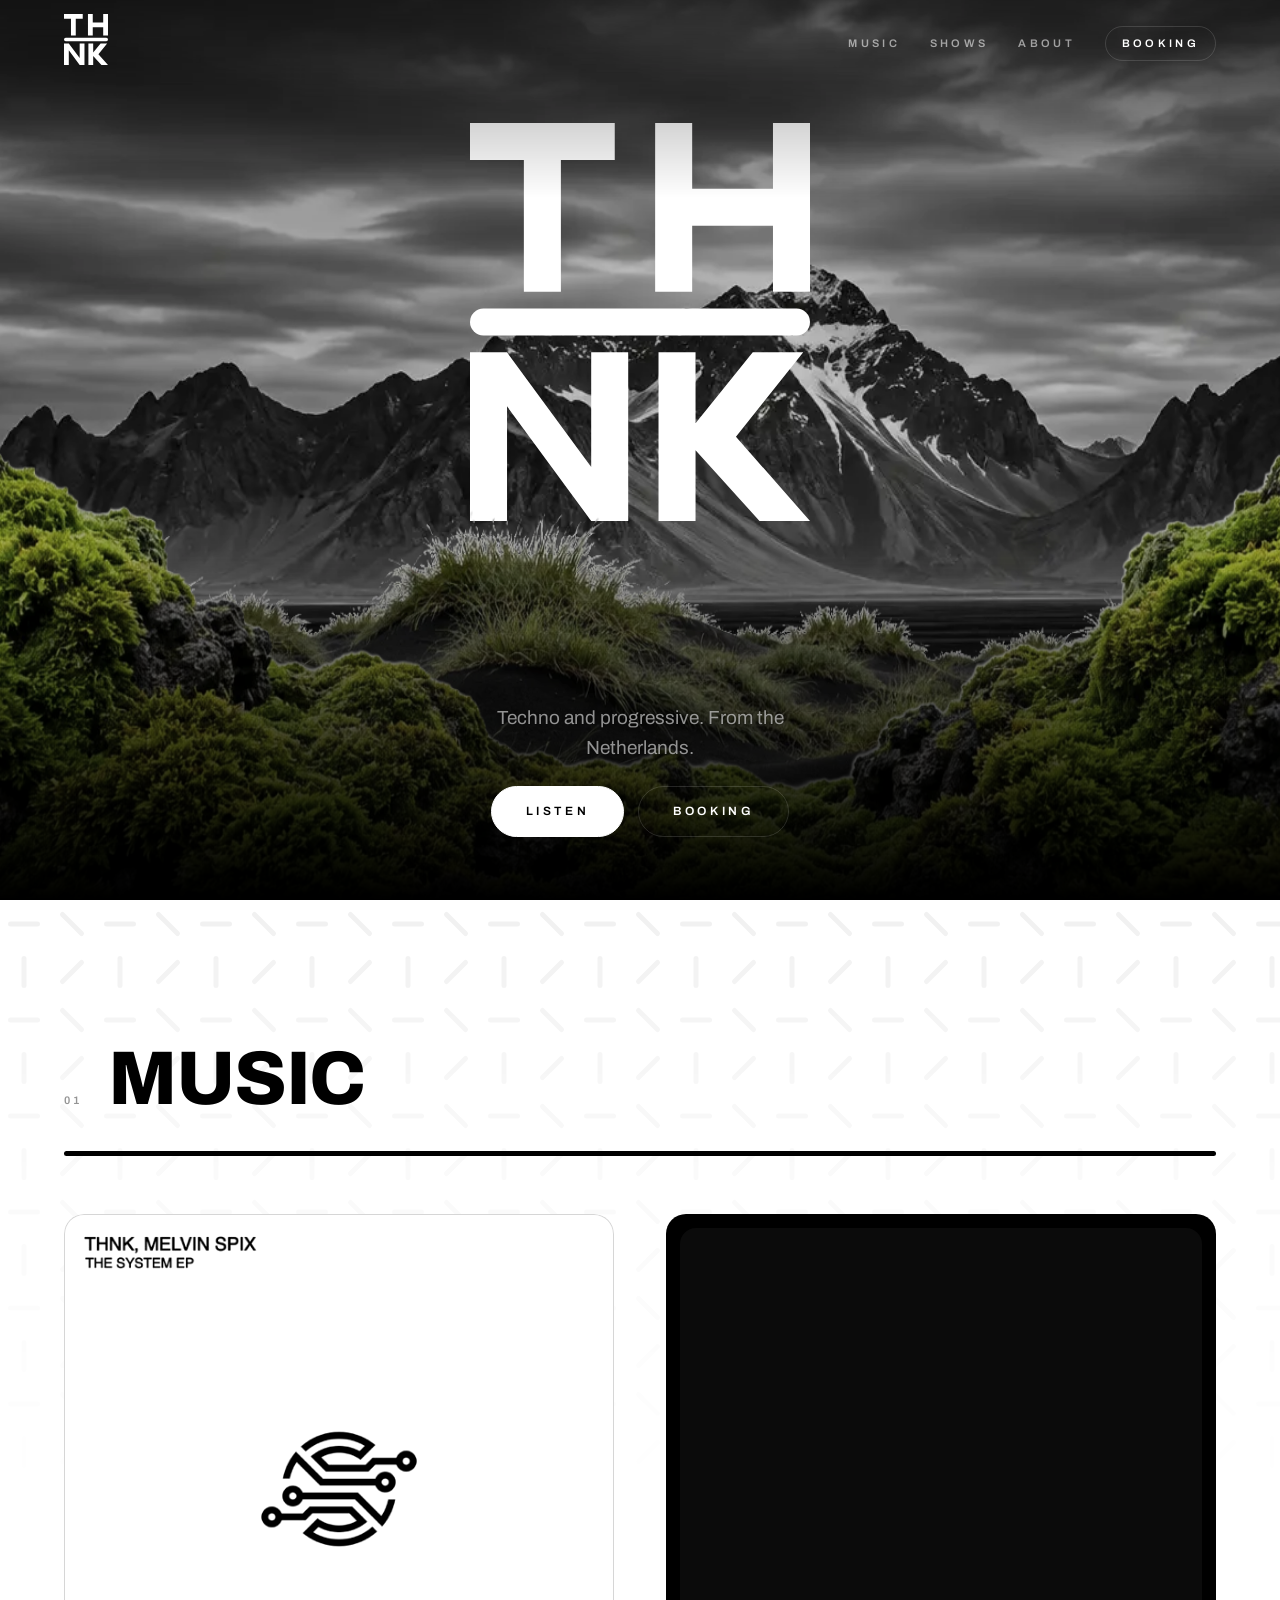
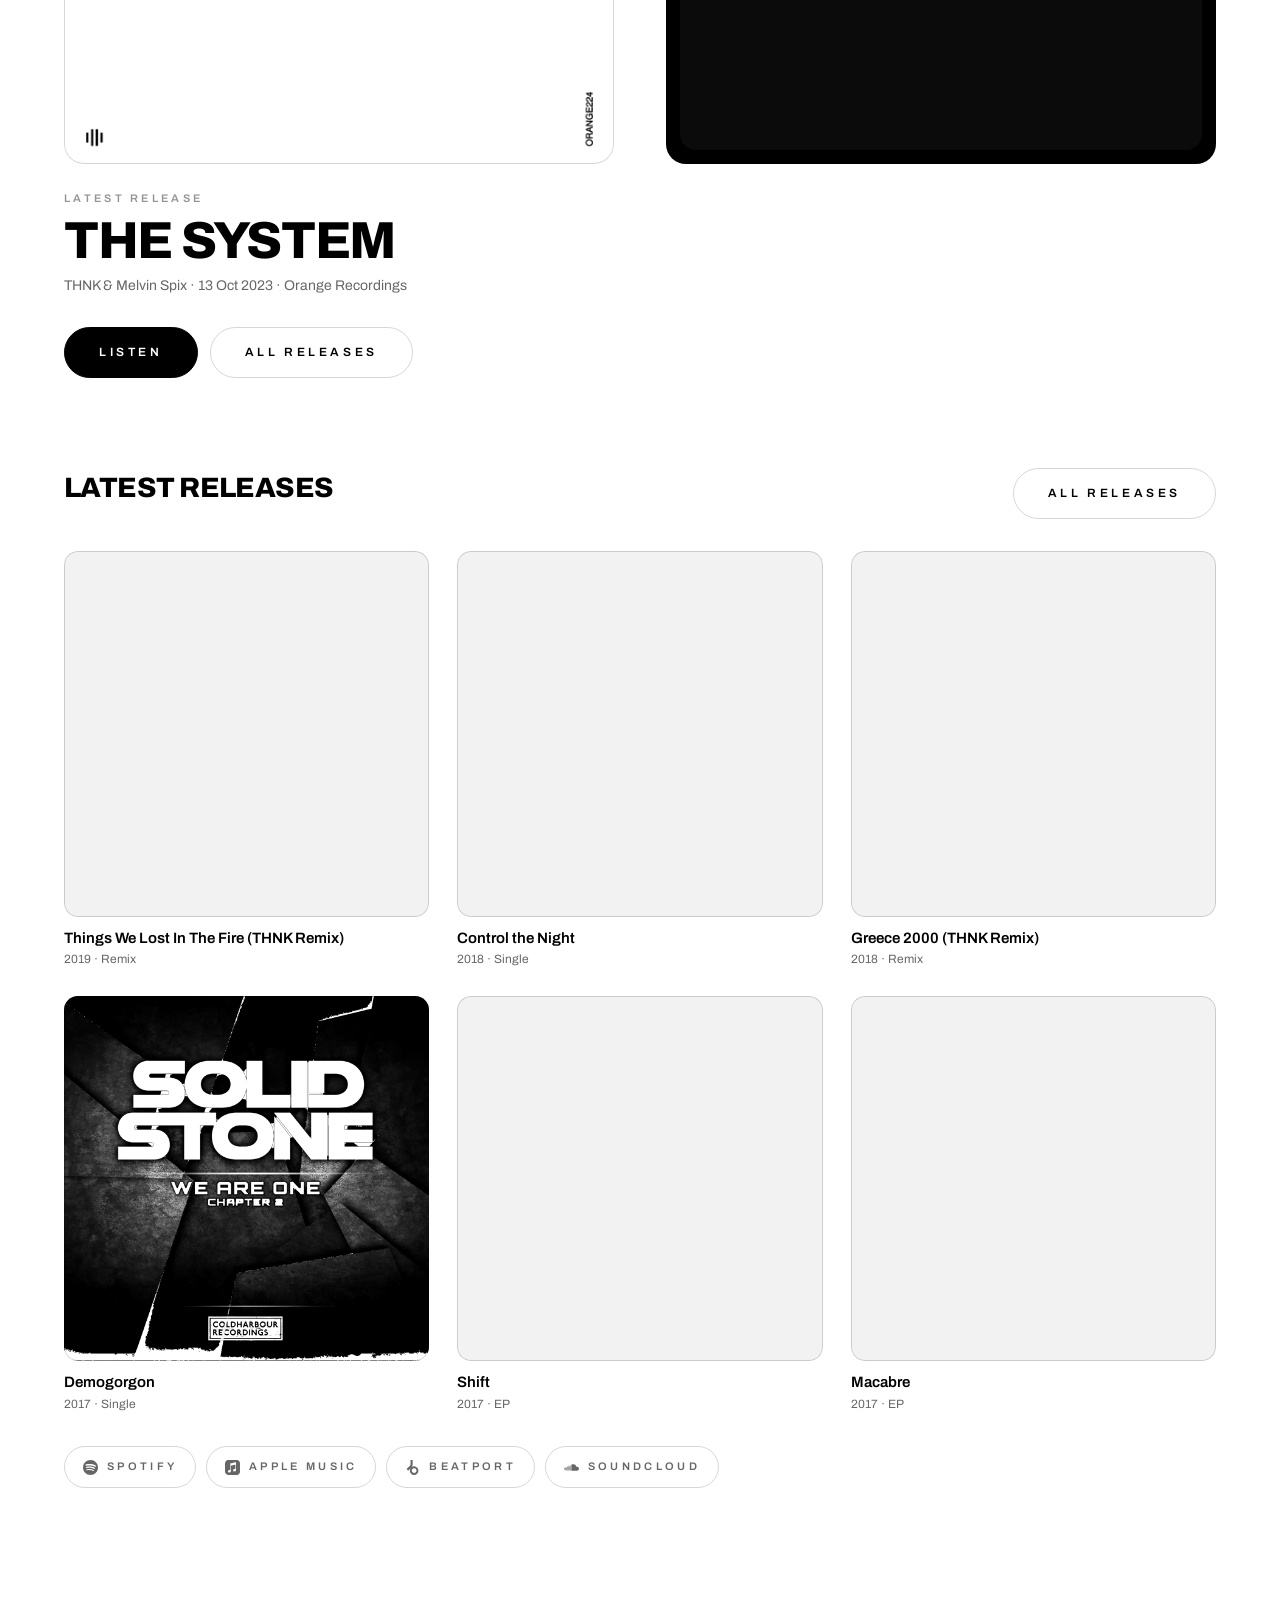
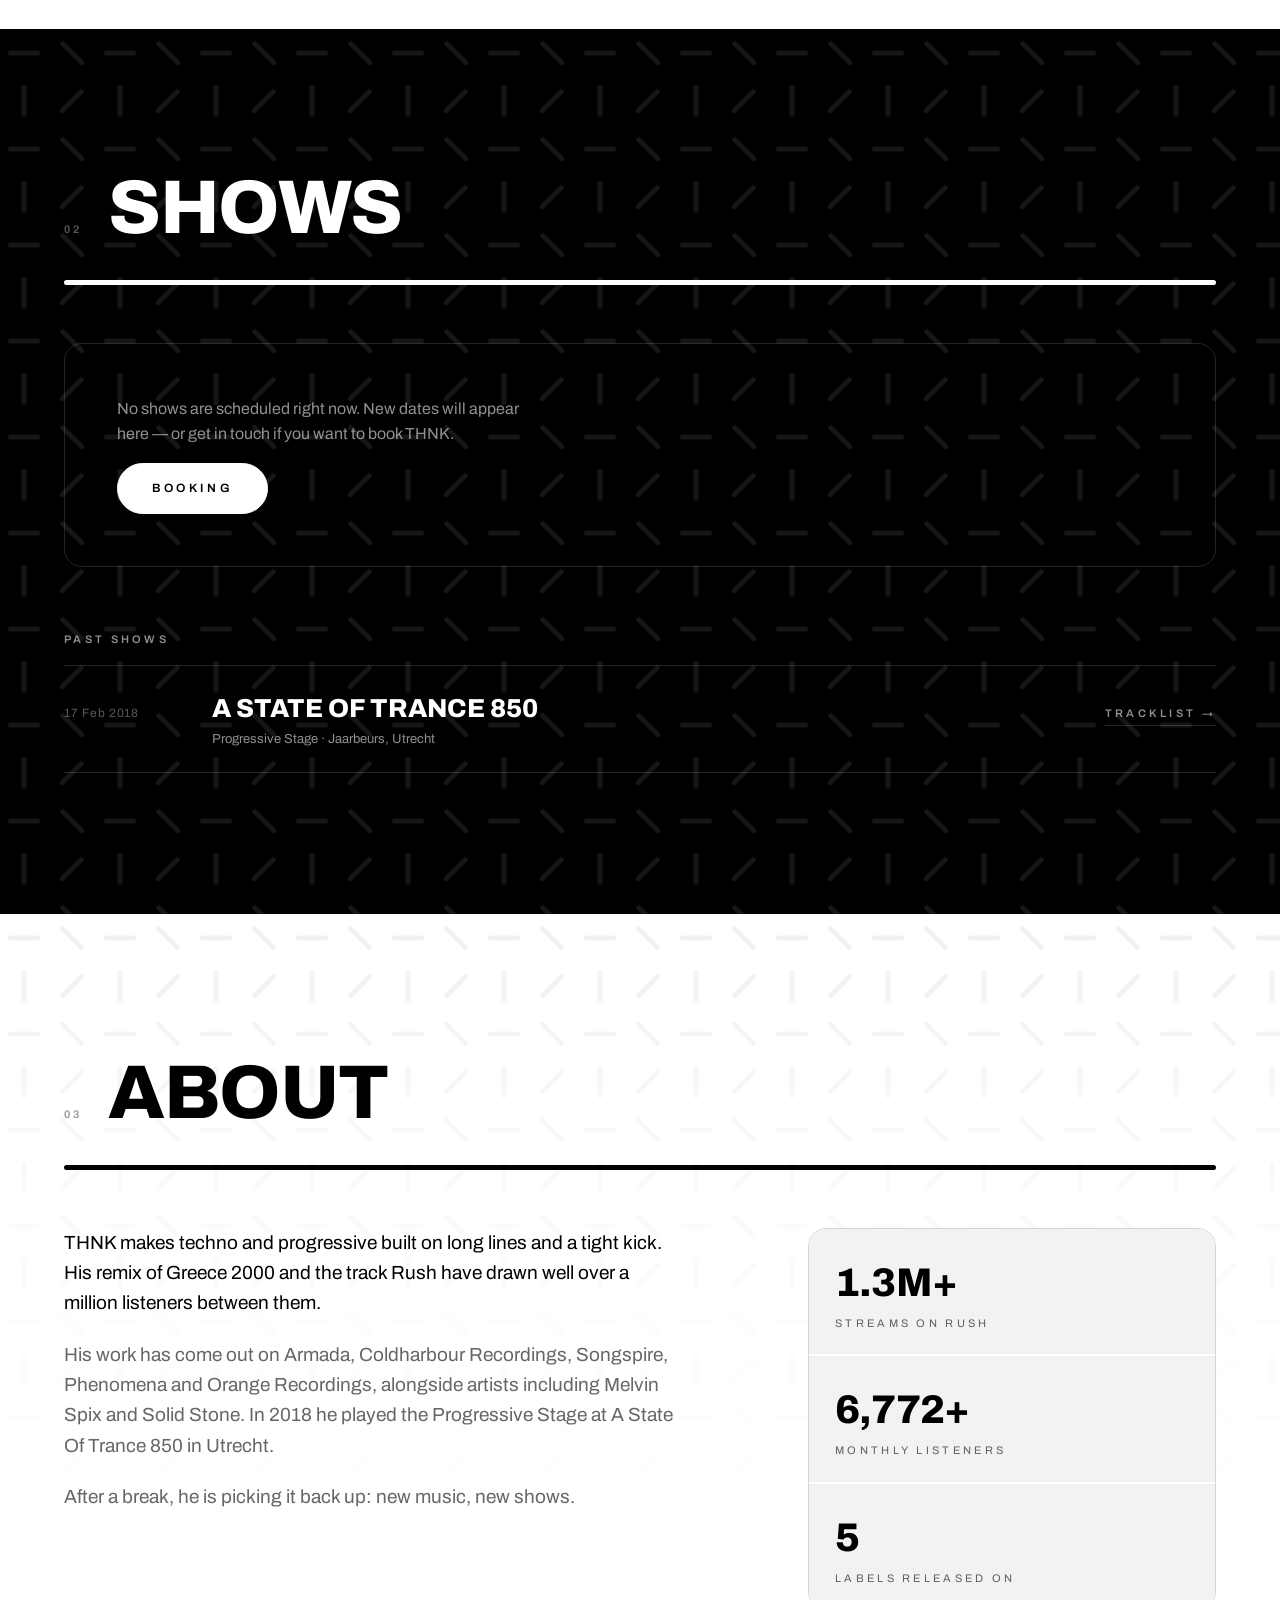
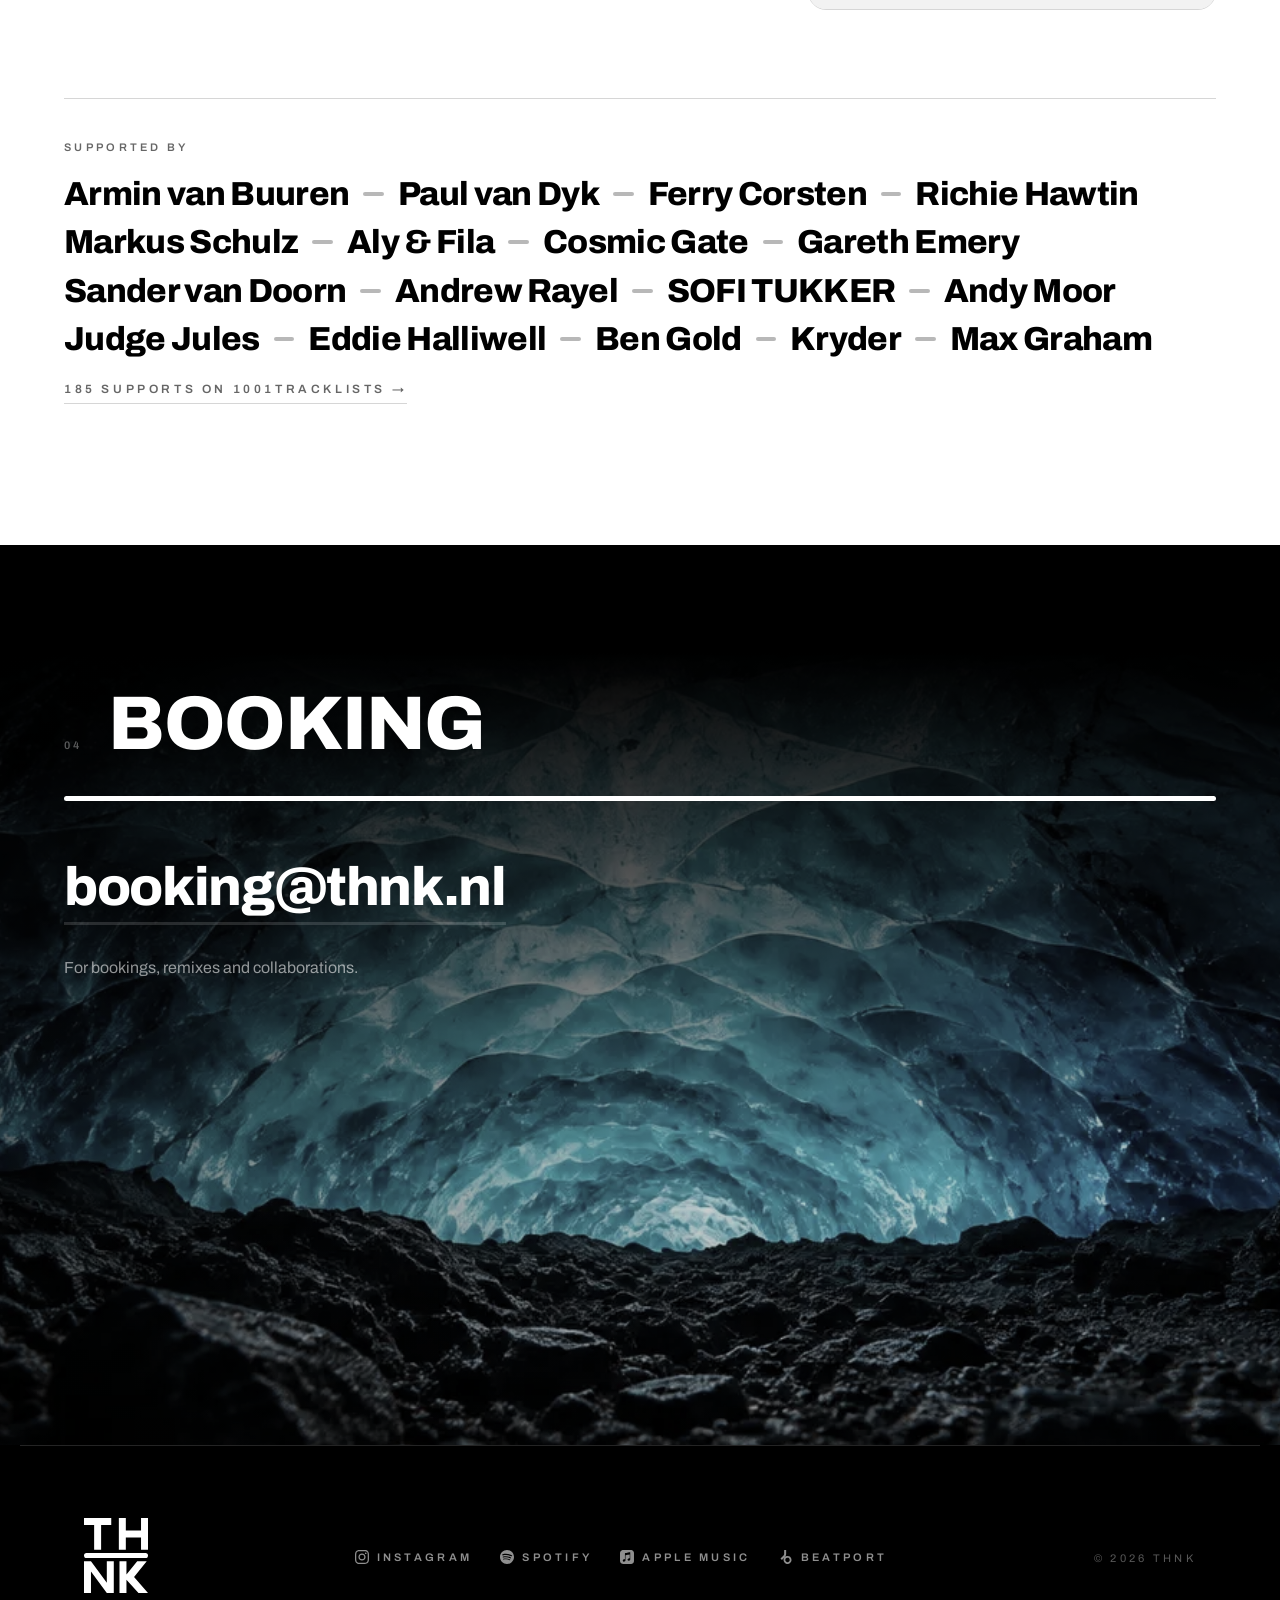
==== site/index.html @ ec9a543c "Vindbaarheid: H1, titels, canonical, robots, sitemap, llms.txt Uit de squirrelscan-audit (score 32/F" ====
<!DOCTYPE html>
<html lang="en">
<head>
<meta charset="utf-8">
<meta name="viewport" content="width=device-width, initial-scale=1">
<title>THNK — Techno and Progressive DJ &amp; Producer</title>
<meta name="description" content="THNK is a techno and progressive DJ and producer from the Netherlands. Remixes of Greece 2000 and Zocalo, releases on Armada and Coldharbour, played by Armin van Buuren and Paul van Dyk.">
<meta name="theme-color" content="#000000">

<!-- Social preview -->
<meta property="og:title" content="THNK — Techno and Progressive DJ &amp; Producer">
<meta property="og:description" content="Techno and progressive from the Netherlands. Releases, shows and bookings.">
<meta property="og:type" content="website">
<meta property="og:image" content="assets/og.png">

<!-- Eén vast adres voor deze pagina. Bij een eigen domein: hier aanpassen. -->
<link rel="canonical" href="https://thomv-flow8.github.io/THNK/">
<meta property="og:url" content="https://thomv-flow8.github.io/THNK/">

<link rel="icon" href="assets/favicon.png">
<link rel="apple-touch-icon" href="assets/apple-touch-icon.png">

<!-- Voor de lancering vervangen door een zelfgehoste variant (zie README) -->
<link rel="preconnect" href="https://fonts.googleapis.com">
<link rel="preconnect" href="https://fonts.gstatic.com" crossorigin>
<link href="https://fonts.googleapis.com/css2?family=Archivo:wght@400;500;600;800&display=swap" rel="stylesheet">

<link rel="stylesheet" href="styles.css">
</head>
<body>

<a class="skip" href="#music">Skip to music</a>

<header class="bar" id="bar">
  <a class="bar__logo" href="#top" aria-label="THNK — back to top"></a>
  <nav class="bar__nav">
    <a href="#music">Music</a>
    <a href="#dates">Shows</a>
    <a href="#about">About</a>
    <a href="#booking" class="is-cta">Booking</a>
  </nav>
</header>

<main id="top">

  <!-- ---------------------------------------------------------- -->
  <!-- Hero: een IJslands landschap in lagen, van ver naar dichtbij.
       Elke laag schuift met een eigen snelheid mee (hero.js). -->
  <section class="hero" id="hero">
    <div class="hero__layer hero__mountain" aria-hidden="true"></div>
    <div class="hero__layer hero__mark"><h1 class="hero__logo" id="heroLogo"></h1></div>
    <div class="hero__layer hero__dunes" aria-hidden="true"></div>
    <div class="hero__layer hero__moss" aria-hidden="true"></div>
    <div class="hero__shade" aria-hidden="true"></div>
    <div class="hero__front">
      <p class="hero__tagline" id="tagline"></p>
      <div class="hero__actions">
        <a class="btn btn--solid" href="#music">Listen</a>
        <a class="btn" href="#booking">Booking</a>
      </div>
    </div>
  </section>

  <!-- Secties wisselen om: zwart, wit, zwart, wit. De klasse is-light
       keert alle kleurvariabelen binnen die sectie om. -->

  <!-- ---------------------------------------------------------- -->
  <section class="sec is-light" id="music">
    <div class="sec__in">
      <div class="sec__head">
        <span class="sec__num">01</span>
        <h2 class="sec__title">Music</h2>
      </div>
      <div class="rule" aria-hidden="true"></div>

      <div class="music">
        <div class="feature" id="feature"></div>
        <div class="music__player" id="player"></div>
      </div>

      <div class="latest">
        <div class="latest__head">
          <h3 class="latest__title">Latest releases</h3>
          <a class="btn" href="music.html">All releases</a>
        </div>
        <ul class="covers" id="latest"></ul>
        <div class="platforms" id="platforms"></div>
      </div>
    </div>
  </section>

  <!-- ---------------------------------------------------------- -->
  <section class="sec" data-pattern id="dates">
    <div class="sec__in">
      <div class="sec__head">
        <span class="sec__num">02</span>
        <h2 class="sec__title">Shows</h2>
      </div>
      <div class="rule" aria-hidden="true"></div>
      <div id="dateList"></div>
    </div>
  </section>

  <!-- ---------------------------------------------------------- -->
  <section class="sec is-light" id="about">
    <div class="sec__in">
      <div class="sec__head">
        <span class="sec__num">03</span>
        <h2 class="sec__title">About</h2>
      </div>
      <div class="rule" aria-hidden="true"></div>
      <div class="about" id="about-body"></div>
    </div>
  </section>

  <!-- ---------------------------------------------------------- -->
  <!-- Booking: onderin een IJslandse ijsgrot als achtergrond -->
  <section class="sec sec--cave" id="booking">
    <div class="cave" aria-hidden="true"></div>
    <div class="sec__in">
      <div class="sec__head">
        <span class="sec__num">04</span>
        <h2 class="sec__title">Booking</h2>
      </div>
      <div class="rule" aria-hidden="true"></div>
      <div class="booking" id="booking-body"></div>
    </div>
  </section>

</main>

<footer class="foot">
  <div class="foot__logo" id="footLogo"></div>
  <ul class="foot__social" id="socials"></ul>
  <p class="foot__legal">&copy; <span id="year"></span> THNK</p>
</footer>

<script defer src="assets/brand-icons.js"></script>
<script defer src="content.js"></script>
<script defer src="releases.js"></script>
<script defer src="app.js"></script>
<script defer src="hero.js"></script>
</body>
</html>
---- site/styles.css ----
/* ==================================================================
   THNK — huisstijl van de site.
   Alle kleuren, maten en afstanden staan als variabele bovenaan.
   Verander ze daar, dan werkt het overal door.
   ================================================================== */

:root{
  --bg:      #000000;
  --bg-soft: #0b0b0b;
  --fg:      #ffffff;
  --muted:   rgba(255,255,255,.56);
  --faint:   rgba(255,255,255,.34);
  --line:    rgba(255,255,255,.14);

  --font: "Archivo", "Helvetica Neue", Arial, sans-serif;

  /* Ritme: één maat waar alle afstanden van afgeleid zijn */
  --gap:  clamp(18px, 2.4vw, 28px);
  --pad:  clamp(20px, 5vw, 72px);
  --sec:  clamp(72px, 11vw, 150px);

  --track: .3em;          /* letterspatiëring voor labels */
  --radius: 999px;        /* de pill uit het logo */
}

*,*::before,*::after{ box-sizing:border-box }

html{ scroll-behavior:smooth }
@media (prefers-reduced-motion:reduce){ html{ scroll-behavior:auto } }

body{
  margin:0;
  background:var(--bg);
  color:var(--fg);
  font-family:var(--font);
  font-size:16px;
  line-height:1.6;
  -webkit-font-smoothing:antialiased;
  overflow-x:hidden;
}

a{ color:inherit; text-decoration:none }
ol,ul{ list-style:none; margin:0; padding:0 }
h1,h2,h3{ margin:0; font-weight:800; letter-spacing:-.02em; line-height:1 }

.skip{
  position:absolute; left:-9999px; top:0; z-index:100;
  background:var(--fg); color:var(--bg); padding:12px 18px;
}
.skip:focus{ left:0 }

:focus-visible{ outline:2px solid var(--fg); outline-offset:3px }

/* ---------------------------------------------------------------- *
   Balk bovenaan
   ---------------------------------------------------------------- */
.bar{
  position:fixed; top:0; left:0; right:0; z-index:50;
  display:flex; align-items:center; justify-content:space-between;
  gap:var(--gap);
  padding:14px var(--pad);
  background:transparent;
  transition:background .35s ease, border-color .35s ease, padding .35s ease;
  border-bottom:1px solid transparent;
}
.bar.is-stuck{
  background:rgba(0,0,0,.82);
  backdrop-filter:blur(14px);
  -webkit-backdrop-filter:blur(14px);
  border-bottom-color:var(--line);
  padding-top:10px; padding-bottom:10px;
}
.bar__logo{ display:block; width:44px; opacity:0; transform:translateY(-4px);
            transition:opacity .35s ease, transform .35s ease }
.bar.is-stuck .bar__logo{ opacity:1; transform:none }
/* Op subpagina's staat er geen groot logo in beeld, dus daar meteen tonen. */
.is-page .bar__logo{ opacity:1; transform:none }
.bar__nav a[aria-current="page"]{ color:var(--fg) }
.bar__logo svg{ display:block; width:100%; height:auto }

.bar__nav{ display:flex; align-items:center; gap:clamp(14px,2.4vw,30px) }
.bar__nav a{
  font-size:11px; font-weight:600; text-transform:uppercase;
  letter-spacing:var(--track); color:var(--muted);
  transition:color .2s ease;
}
.bar__nav a:hover{ color:var(--fg) }

/* De sectie waar je bent: de link licht op en krijgt het streepje uit het
   logo eronder. Het streepje groeit open vanuit het midden. */
.bar__nav a{ position:relative }
.bar__nav a:not(.is-cta)::after{
  content:''; position:absolute; left:0; right:0; bottom:-7px; height:3px;
  border-radius:999px; background:currentColor;
  transform:scaleX(0); transition:transform .35s cubic-bezier(.16,1,.3,1);
}
.bar__nav a.is-here{ color:var(--fg) }
.bar__nav a.is-here::after{ transform:scaleX(1) }
.bar__nav .is-cta.is-here{ background:var(--fg); color:var(--bg); border-color:var(--fg) }
@media (prefers-reduced-motion:reduce){ .bar__nav a::after{ transition:none } }
.bar__nav .is-cta{
  color:var(--fg); border:1px solid var(--line);
  padding:8px 16px; border-radius:var(--radius);
}
.bar__nav .is-cta:hover{ background:var(--fg); color:var(--bg); border-color:var(--fg) }

@media (max-width:560px){
  .bar__nav a:not(.is-cta){ display:none }
}

/* ---------------------------------------------------------------- *
   Hero
   ---------------------------------------------------------------- */
/* Een IJslands landschap in lagen: lucht en bergen (zwart-wit), het logo,
   zwarte duinen met gras en vooraan mos. hero.js schuift elke laag met
   een eigen snelheid mee bij scrollen en muis — dat geeft de diepte. */
.hero{
  position:relative; overflow:hidden;
  height:100svh; min-height:560px; background:#0b0b0b;
}
.hero__layer{ position:absolute; inset:0; will-change:transform; background-repeat:no-repeat }

/* Groter dan het scherm, zodat er bij het schuiven nooit een rand in
   beeld komt. Iets gedempt, zodat het witte logo er goed op staat. */
.hero__mountain{
  inset:-10% -4% -4%;
  background-image:url(assets/hero/ice-mountain.webp);
  background-size:cover; background-position:center 55%;
  filter:brightness(.78) contrast(1.05);
}

/* Duinen en mos schalen met de schermhoogte, niet met de breedte: zo
   staan ze op elk scherm op dezelfde hoogte en blijft het logo vrij. Op
   heel brede schermen rekt de foto iets uit (max. ±17%), op smalle
   schermen valt er zijkant weg. */
.hero__dunes, .hero__moss{
  right:auto; bottom:auto; left:50%;
  width:var(--w); height:var(--h); margin-left:calc(var(--w) / -2);
  background-size:100% 100%;
}
.hero__dunes{
  --h:max(100svh, calc(112vw / 2.1)); --w:max(112vw, calc(var(--h) * 1.55));
  top:19svh; background-image:url(assets/hero/ice-dunes.webp);
  filter:brightness(.8) saturate(.8);
}
.hero__moss{
  --h:max(104svh, calc(116vw / 2.1)); --w:max(116vw, calc(var(--h) * 1.55));
  top:12svh; background-image:url(assets/hero/ice-moss.webp);
  filter:brightness(.68) saturate(.78);
}

/* Logo gecentreerd op 36% van de hoogte (vlak van 0 tot 72%). Geen
   transform op het logo zelf: die gebruikt de intro-animatie al. */
.hero__mark{ bottom:28%; display:flex; align-items:center; justify-content:center; pointer-events:none }

/* Bovenin wat donkerder voor de navigatie, onderin naar zwart */
.hero__shade{
  position:absolute; inset:0; z-index:9; pointer-events:none;
  background:
    linear-gradient(to bottom, rgba(0,0,0,.45), rgba(0,0,0,0) 22%),
    linear-gradient(to top, #000 0, rgba(0,0,0,.6) 16%, rgba(0,0,0,0) 38%);
}

.hero__front{
  position:absolute; left:0; right:0; bottom:7%; z-index:10;
  display:flex; flex-direction:column; align-items:center; gap:22px;
  text-align:center; padding:0 var(--pad);
}
.hero__front .hero__tagline{ text-shadow:0 1px 16px rgba(0,0,0,.95), 0 0 2px rgba(0,0,0,.6) }

/* Touchscreens: diepte via CSS-scrollanimaties in plaats van hero.js. Die
   draaien op hetzelfde spoor als het scrollen zelf, dus zonder haperen of
   flikkeren. Zelfde snelheden als in hero.js (--f). Browsers die dit niet
   kennen tonen de lagen stil — ook rustig. Geldt ook voor de ijsgrot. */
@keyframes hero-sink{ to{ transform:translate3d(0, calc(var(--f) * 100svh), 0) } }
@keyframes cave-drift{
  from{ transform:translate3d(0, 7%, 0) }
  to  { transform:translate3d(0, -7%, 0) }
}
@media (hover:none), (pointer:coarse){
  /* Telefoons: geen vaste lagen in het geheugen (de scrollanimatie maakt
     zelf een laag zolang dat nodig is), en een effen balk in plaats van
     blur — blur over bewegende inhoud flikkert op telefoons. */
  .hero__layer, .sec--cave .cave{ will-change:auto }   /* .sec--cave: wint van de .cave-regel verderop */
  .bar.is-stuck{ backdrop-filter:none; -webkit-backdrop-filter:none; background:rgba(0,0,0,.94) }
  @media (prefers-reduced-motion:no-preference){
    @supports (animation-timeline: scroll()){
      .hero__mountain{ --f:.70 }
      .hero__mark    { --f:.38 }
      .hero__dunes   { --f:.22 }
      .hero__moss    { --f:.04 }
      .hero__mountain, .hero__mark, .hero__dunes, .hero__moss{
        animation:hero-sink linear both;
        animation-timeline:scroll(root);
        animation-range:0 100svh;
      }
      .cave{
        animation:cave-drift linear both;
        animation-timeline:view();
      }
    }
  }
}

/* ---------------------------------------------------------------- *
   Achtergrondpatroon — het liggende streepje uit het logo in vier
   standen. Kleur volgt de sectie, dus op wit wordt het vanzelf zwart.
   ---------------------------------------------------------------- */
.pat{
  position:absolute; inset:0; width:100%; height:100%;
  color:var(--fg); opacity:.085; pointer-events:none;
}
.pat--fade{
  /* Vaste hoogte (niet %) voor het vervagen: secties verschillen sterk in
     lengte, zo verdwijnt het patroon overal na hetzelfde stuk. Het vlak is
     ook maar zo hoog als het zichtbare deel: een gemaskeerd vlak over een
     hele (lange) sectie is op telefoons te groot en gaat flikkeren. */
  height:640px; bottom:auto;
  opacity:.055;
  -webkit-mask-image:linear-gradient(to bottom, #000 0, rgba(0,0,0,.4) 260px, transparent 640px);
          mask-image:linear-gradient(to bottom, #000 0, rgba(0,0,0,.4) 260px, transparent 640px);
}
.hero__logo{ width:min(52vw, 340px) }
.hero__logo svg{ display:block; width:100%; height:auto }

.hero__tagline{
  margin:0; max-width:34ch;
  font-size:clamp(15px,1.5vw,19px); color:var(--muted);
}

.hero__actions{ display:flex; flex-wrap:wrap; gap:14px; justify-content:center }

.btn{
  display:inline-block; padding:15px 34px; border-radius:var(--radius);
  border:1px solid var(--line);
  font-size:12px; font-weight:600; text-transform:uppercase;
  letter-spacing:var(--track);
  transition:background .2s ease, color .2s ease, border-color .2s ease;
}
.btn:hover{ border-color:var(--fg) }
.btn--solid{ background:var(--fg); color:var(--bg); border-color:var(--fg) }
.btn--solid:hover{ background:transparent; color:var(--fg) }

/* ---------------------------------------------------------------- *
   Secties
   ---------------------------------------------------------------- */
/* De sectie zelf loopt van rand tot rand (voor de achtergrondkleur);
   de inhoud erbinnen blijft gecentreerd en beperkt van breedte. */
.sec{
  padding:var(--sec) var(--pad); background:var(--bg); color:var(--fg);
  position:relative; overflow:hidden;   /* houdt het achtergrondpatroon binnen */
}
.sec__in{ max-width:1240px; margin:0 auto; position:relative }

/* Omkeren: alle kleurvariabelen binnen deze sectie draaien om, waardoor
   knoppen, lijnen en vlakken vanzelf meegaan. */
.sec.is-light{
  --bg:      #ffffff;
  --bg-soft: #f2f2f2;
  --fg:      #000000;
  --muted:   rgba(0,0,0,.6);
  --faint:   rgba(0,0,0,.42);
  --line:    rgba(0,0,0,.16);
}

.sec__head{ display:flex; align-items:baseline; gap:clamp(14px,2vw,26px) }
.sec__num{
  font-size:11px; font-weight:600; letter-spacing:var(--track);
  color:var(--faint);
}
.sec__title{ font-size:clamp(34px,7vw,76px); text-transform:uppercase }

/* De streep uit het logo, als scheiding tussen kop en inhoud */
.rule{
  height:5px; border-radius:var(--radius); background:var(--fg);
  margin:clamp(22px,3vw,34px) 0 clamp(34px,5vw,58px);
}

/* ---------------------------------------------------------------- *
   Muziek
   ---------------------------------------------------------------- */
.music{ display:grid; gap:clamp(28px,4vw,52px); grid-template-columns:1fr }
@media (min-width:900px){ .music{ grid-template-columns:minmax(0,1fr) minmax(0,1fr); align-items:start } }

/* De hoogte bepaalt hoeveel tracks Spotify toont: 480 px geeft er vijf in
   beeld. De rest van de top 10 is binnen de speler te scrollen. */
.music__player{ --player-h:480px }

.music__player iframe{
  width:100%; height:var(--player-h); border:0; border-radius:16px; display:block;
  background:#0b0b0b;
}
/* De Spotify-speler is zelf donker. Op een witte sectie zetten we hem in
   een zwarte afgeronde kaart — dezelfde vorm als het embleem, dus het
   wordt een merkelement in plaats van een vlek. */
.sec.is-light .music__player{
  background:#000; padding:14px; border-radius:20px;   /* zelfde ronding als de hoes */
}
/* Naast elkaar (breed scherm): speler net zo groot als de hoes ernaast —
   allebei een vierkant van dezelfde kolombreedte. Rustiger dan twee
   blokken die net niet gelijk eindigen. */
@media (min-width:900px){
  .music__player{ aspect-ratio:1; display:flex; flex-direction:column }
  .music__player iframe{ height:auto; flex:1 1 auto; min-height:0 }
}

.platforms{ display:flex; flex-wrap:wrap; gap:10px; margin-top:clamp(24px,3vw,34px) }
.platforms a{
  display:inline-flex; align-items:center; gap:9px;
  font-size:11px; font-weight:600; text-transform:uppercase;
  letter-spacing:var(--track); color:var(--muted);
  border:1px solid var(--line); padding:11px 18px; border-radius:var(--radius);
  transition:border-color .2s ease, color .2s ease;
}
.platforms a:hover{ border-color:var(--fg); color:var(--fg) }
/* Merkicoontjes volgen currentColor, dus ze keren mee om op een witte
   sectie. Allemaal even groot, zodat de rij rustig blijft. */
.platforms svg{ width:15px; height:15px; flex:0 0 auto }

/* ---------------------------------------------------------------- *
   Hoezen — grijs in rust, in kleur bij interactie. De site blijft zo
   zwart-wit; de kleur uit de oude hoezen komt pas als je ernaar kijkt.
   ---------------------------------------------------------------- */
.art{
  position:relative; aspect-ratio:1; border-radius:14px; overflow:hidden;
  background:var(--bg-soft);
}
/* Dunne rand óver de hoes heen: witte hoezen verdwijnen anders in een
   witte sectie en lijken dan losse tekst in plaats van een vierkant. */
.art::after{
  content:''; position:absolute; inset:0; border-radius:inherit;
  box-shadow:inset 0 0 0 1px var(--line); pointer-events:none;
}
.art img{
  width:100%; height:100%; object-fit:cover; display:block;
  filter:grayscale(1) contrast(1.06);
  transition:filter .5s ease, transform .7s cubic-bezier(.16,1,.3,1);
}
/* Met muis: kleur bij hover. Op een touchscreen bestaat hover niet; daar
   kleurt een hoes zodra hij midden in beeld staat (is-lit, via app.js). */
@media (hover:hover){
  a:hover > .art img, a:focus-visible > .art img{ filter:none; transform:scale(1.035) }
}
.is-lit .art img{ filter:none }

/* --- Uitgelichte (nieuwste) release ----------------------------- */
.feature{ display:flex; flex-direction:column; gap:clamp(18px,2.4vw,26px) }
.feature > a{ display:block }
.feature .art{ border-radius:20px }
.feature__kicker{
  font-size:11px; font-weight:600; text-transform:uppercase;
  letter-spacing:var(--track); color:var(--faint);
}
.feature__title{
  margin:6px 0 0; font-size:clamp(30px,4.4vw,52px);
  font-weight:800; line-height:1.02; letter-spacing:-.025em; text-transform:uppercase;
}
.feature__sub{ margin:8px 0 0; font-size:14px; color:var(--muted) }
.feature__actions{ display:flex; flex-wrap:wrap; gap:12px; margin-top:4px }

/* --- Raster ------------------------------------------------------- */
.covers{ display:grid; gap:clamp(16px,2.2vw,28px); grid-template-columns:repeat(2,minmax(0,1fr)) }
@media (min-width:700px){ .covers{ grid-template-columns:repeat(3,minmax(0,1fr)) } }
@media (min-width:1100px){ .disco .covers{ grid-template-columns:repeat(4,minmax(0,1fr)) } }
.covers > li > a{ display:block }
.cover__title{ margin-top:12px; font-size:15px; font-weight:600; line-height:1.3 }
.cover__sub{ margin-top:3px; font-size:12px; color:var(--muted); line-height:1.4 }

/* --- "Latest releases" op de homepage ---------------------------- */
.latest{ margin-top:clamp(56px,7vw,96px) }
.latest__head{
  display:flex; flex-wrap:wrap; align-items:baseline; justify-content:space-between;
  gap:var(--gap); margin-bottom:clamp(22px,3vw,32px);
}
.latest__title{ font-size:clamp(20px,2.4vw,28px); text-transform:uppercase }

/* --- Discografie: filter per jaar (music.html) ------------------- */
.filters{ display:flex; flex-wrap:wrap; gap:8px; margin-bottom:clamp(34px,4.5vw,56px) }
.chip{
  display:inline-flex; align-items:center; gap:8px; cursor:pointer;
  font:inherit; font-size:11px; font-weight:600; text-transform:uppercase;
  letter-spacing:var(--track); color:var(--muted); background:none;
  border:1px solid var(--line); border-radius:var(--radius); padding:10px 16px;
  transition:border-color .2s ease, color .2s ease, background .2s ease;
}
.chip span{ color:var(--faint); letter-spacing:.06em }
.chip:hover{ border-color:var(--fg); color:var(--fg) }
.chip[aria-pressed="true"]{ background:var(--fg); color:var(--bg); border-color:var(--fg) }
.chip[aria-pressed="true"] span{ color:inherit; opacity:.6 }

.disco__year + .disco__year{ margin-top:clamp(52px,6.5vw,88px) }
.disco__label{
  margin:0 0 clamp(18px,2.4vw,26px); font-size:clamp(30px,4.4vw,48px);
  font-weight:800; letter-spacing:-.02em;
}
.disco__intro{ margin:0; max-width:52ch; color:var(--muted) }

/* ---------------------------------------------------------------- *
   Agenda
   ---------------------------------------------------------------- */
.date{
  display:flex; flex-wrap:wrap; align-items:baseline; gap:var(--gap);
  padding:22px 0; border-bottom:1px solid var(--line);
}
.date:first-child{ border-top:1px solid var(--line) }
.date__when{ font-size:12px; letter-spacing:.06em; color:var(--faint); flex:0 0 7.5rem }
.date__what{ flex:1 1 220px }
.date__city{ font-size:clamp(18px,2.2vw,26px); font-weight:800; text-transform:uppercase }
.date__venue{ font-size:13px; color:var(--muted) }

.empty{
  border:1px solid var(--line); border-radius:18px;
  padding:clamp(28px,5vw,52px);
  display:flex; flex-direction:column; gap:16px; align-items:flex-start;
}
.empty p{ margin:0; color:var(--muted); max-width:46ch }

/* Eerdere optredens: zelfde rijen als de agenda, iets ingetogener */
.past{ margin-top:clamp(40px,6vw,64px) }
.past__label{ margin:0 0 16px; font-size:11px; font-weight:600; text-transform:uppercase;
              letter-spacing:var(--track); color:var(--muted) }
.past__link{
  font-size:11px; font-weight:600; text-transform:uppercase; letter-spacing:var(--track);
  color:var(--muted); border-bottom:1px solid var(--line); padding-bottom:3px;
  transition:color .2s ease, border-color .2s ease;
}
.past__link:hover{ color:var(--fg); border-bottom-color:var(--fg) }

/* ---------------------------------------------------------------- *
   Over
   ---------------------------------------------------------------- */
.about{ display:grid; gap:clamp(30px,5vw,64px); grid-template-columns:1fr }
@media (min-width:900px){ .about{ grid-template-columns:1.25fr .75fr; align-items:start } }

.about__text p{ margin:0 0 1.1em; font-size:clamp(16px,1.7vw,19px); max-width:56ch; color:var(--muted) }
.about__text p:first-child{ color:var(--fg) }

.stats{ display:grid; gap:2px; border:1px solid var(--line); border-radius:18px; overflow:hidden }
.stat{ padding:22px 26px; background:var(--bg-soft) }
.stat__value{ font-size:clamp(26px,3.4vw,40px); font-weight:800; letter-spacing:-.02em; font-variant-numeric:tabular-nums }
.stat__label{ font-size:11px; text-transform:uppercase; letter-spacing:var(--track); color:var(--muted) }

.about__photo img{ width:100%; height:auto; display:block; border-radius:18px }

/* Supported by: de namen als één doorlopende regel, met het streepje uit
   het logo ertussen. Ze komen één voor één binnen (--i = volgorde).
   Elk naam heeft zijn streepje links, in een vaste strook (--sep). De lijst
   begint precies één strook vóór de rand en die rand knipt af: zo valt het
   streepje van de eerste naam op elke regel buiten beeld. Puur CSS — geen
   meten en herschikken, dus niets dat kan gaan verspringen. */
.support{ margin-top:clamp(48px,7vw,88px); padding-top:clamp(28px,4vw,40px); border-top:1px solid var(--line) }
.support__label{ margin:0 0 18px; font-size:11px; font-weight:600; text-transform:uppercase;
                 letter-spacing:var(--track); color:var(--muted) }
.support__clip{ overflow:hidden }
.support__names{
  --sep:1.46em;
  display:flex; flex-wrap:wrap; row-gap:10px; margin-left:calc(-1 * var(--sep));
  font-size:clamp(20px,2.6vw,34px); font-weight:800; letter-spacing:-.02em; line-height:1.15;
}
.support__names li{
  position:relative; padding-left:var(--sep);
  opacity:0; transform:translateY(10px);
  transition:opacity .6s ease, transform .6s cubic-bezier(.16,1,.3,1);
  transition-delay:calc(var(--i, 0) * 70ms + 150ms);
}
.support__names li::before{
  content:''; position:absolute; top:50%; left:.42em;
  width:.62em; height:.12em; margin-top:-.06em; border-radius:999px;
  background:currentColor; opacity:.28;
}
.support.is-in .support__names li{ opacity:1; transform:none }
.support__more{
  display:inline-block; margin-top:22px; font-size:12px; font-weight:600;
  text-transform:uppercase; letter-spacing:var(--track); color:var(--muted);
  border-bottom:1px solid var(--line); padding-bottom:4px; transition:color .2s ease, border-color .2s ease;
}
.support__more:hover{ color:var(--fg); border-bottom-color:var(--fg) }
body.is-shot .support__names li{ opacity:1; transform:none; transition:none }
@media (prefers-reduced-motion:reduce){ .support__names li{ opacity:1; transform:none; transition:none } }

/* ---------------------------------------------------------------- *
   Boekingen
   ---------------------------------------------------------------- */
.booking{ display:flex; flex-direction:column; gap:clamp(20px,3vw,30px); align-items:flex-start }

/* Booking staat in een ijsgrot: blauw ijs boven, ruwe rotsen onder.
   Bovenaan loopt het beeld naar zwart (titel en tekst blijven leesbaar),
   onderaan weer naar zwart richting de voet. Het beeld is groter dan de
   sectie en zakt bij scrollen iets trager mee (hero.js). */
.sec--cave{ min-height:100svh; background:#000 }
.cave{
  position:absolute; inset:-10% 0; will-change:transform;
  background:url(assets/hero/ice-cave.webp) center 58% / cover no-repeat;
  /* Minder fel blauw, meer grijsblauw: past bij de zwart-witte rest */
  filter:saturate(.38) brightness(.92);
}
.cave::after{
  content:''; position:absolute; inset:0;
  background:
    linear-gradient(to bottom, #000 10%, rgba(0,0,0,.6) 32%, rgba(0,0,0,.08) 58%, rgba(0,0,0,.25) 80%, #000 100%),
    linear-gradient(to right, rgba(0,0,0,.45), rgba(0,0,0,0) 55%);
}
.booking__mail{
  font-size:clamp(24px,5.2vw,54px); font-weight:800; letter-spacing:-.025em;
  word-break:break-word; line-height:1.05;
  border-bottom:3px solid var(--line); padding-bottom:6px;
  transition:border-color .2s ease;
}
.booking__mail:hover{ border-bottom-color:var(--fg) }
.booking__note{ margin:0; color:var(--muted) }

/* ---------------------------------------------------------------- *
   Footer
   ---------------------------------------------------------------- */
.foot{
  border-top:1px solid var(--line);
  padding:clamp(40px,6vw,72px) var(--pad);
  display:flex; flex-wrap:wrap; align-items:center; justify-content:space-between;
  gap:var(--gap);
  max-width:1240px; margin:0 auto;
}
.foot__logo{ width:64px }
.foot__logo svg{ display:block; width:100%; height:auto }
.foot__social{ display:flex; flex-wrap:wrap; gap:clamp(14px,2.4vw,28px) }
.foot__social a{
  display:inline-flex; align-items:center; gap:8px;
  font-size:11px; font-weight:600; text-transform:uppercase;
  letter-spacing:var(--track); color:var(--muted);
  transition:color .2s ease;
}
.foot__social a:hover{ color:var(--fg) }
.foot__social svg{ width:14px; height:14px; flex:0 0 auto }
.foot__legal{ margin:0; font-size:11px; letter-spacing:var(--track); color:var(--faint);
              text-transform:uppercase }

/* ---------------------------------------------------------------- *
   Opnamestand — voeg ?shot toe aan de URL om de hele pagina in één
   beeld te kunnen vastleggen (voor previews en screenshots).
   ---------------------------------------------------------------- */
body.is-shot .hero{ height:900px }
/* In de opnamestand is het venster extra hoog, dus svh klopt dan niet:
   dezelfde maten als op een scherm van 900 hoog, in pixels. */
body.is-shot .hero__dunes{ --h:900px; top:171px }
body.is-shot .hero__moss{ --h:936px; top:108px }
body.is-shot .sec--cave{ min-height:900px }
body.is-shot .reveal,
body.is-shot .rule-in{ opacity:1; transform:none; transition:none }

/* ---------------------------------------------------------------- *
   Binnenkomen — onderdelen komen één voor één op. De vertraging per
   onderdeel staat in --d en wordt door app.js gezet.
   ---------------------------------------------------------------- */
.reveal{
  opacity:0; transform:translateY(22px);
  transition:opacity .85s cubic-bezier(.16,1,.3,1), transform .85s cubic-bezier(.16,1,.3,1);
  transition-delay:var(--d,0ms);
}
/* Alleen zolang het nog moet binnenkomen: permanent will-change maakt van
   elk blok een eigen laag in het grafisch geheugen. Op een telefoon raakt
   dat vol en gaan lagen flikkeren. */
.reveal:not(.is-in){ will-change:opacity, transform }
.reveal.is-in{ opacity:1; transform:none }

/* De streep groeit vanuit het midden open — dezelfde beweging als in
   de logo-animatie. */
.rule-in{
  transform:scaleX(0); transform-origin:center;
  transition:transform .95s cubic-bezier(.16,1,.3,1);
  transition-delay:var(--d,0ms);
}
.rule-in.is-in{ transform:scaleX(1) }

@media (prefers-reduced-motion:reduce){
  .reveal,.rule-in{ opacity:1; transform:none; transition:none }
}
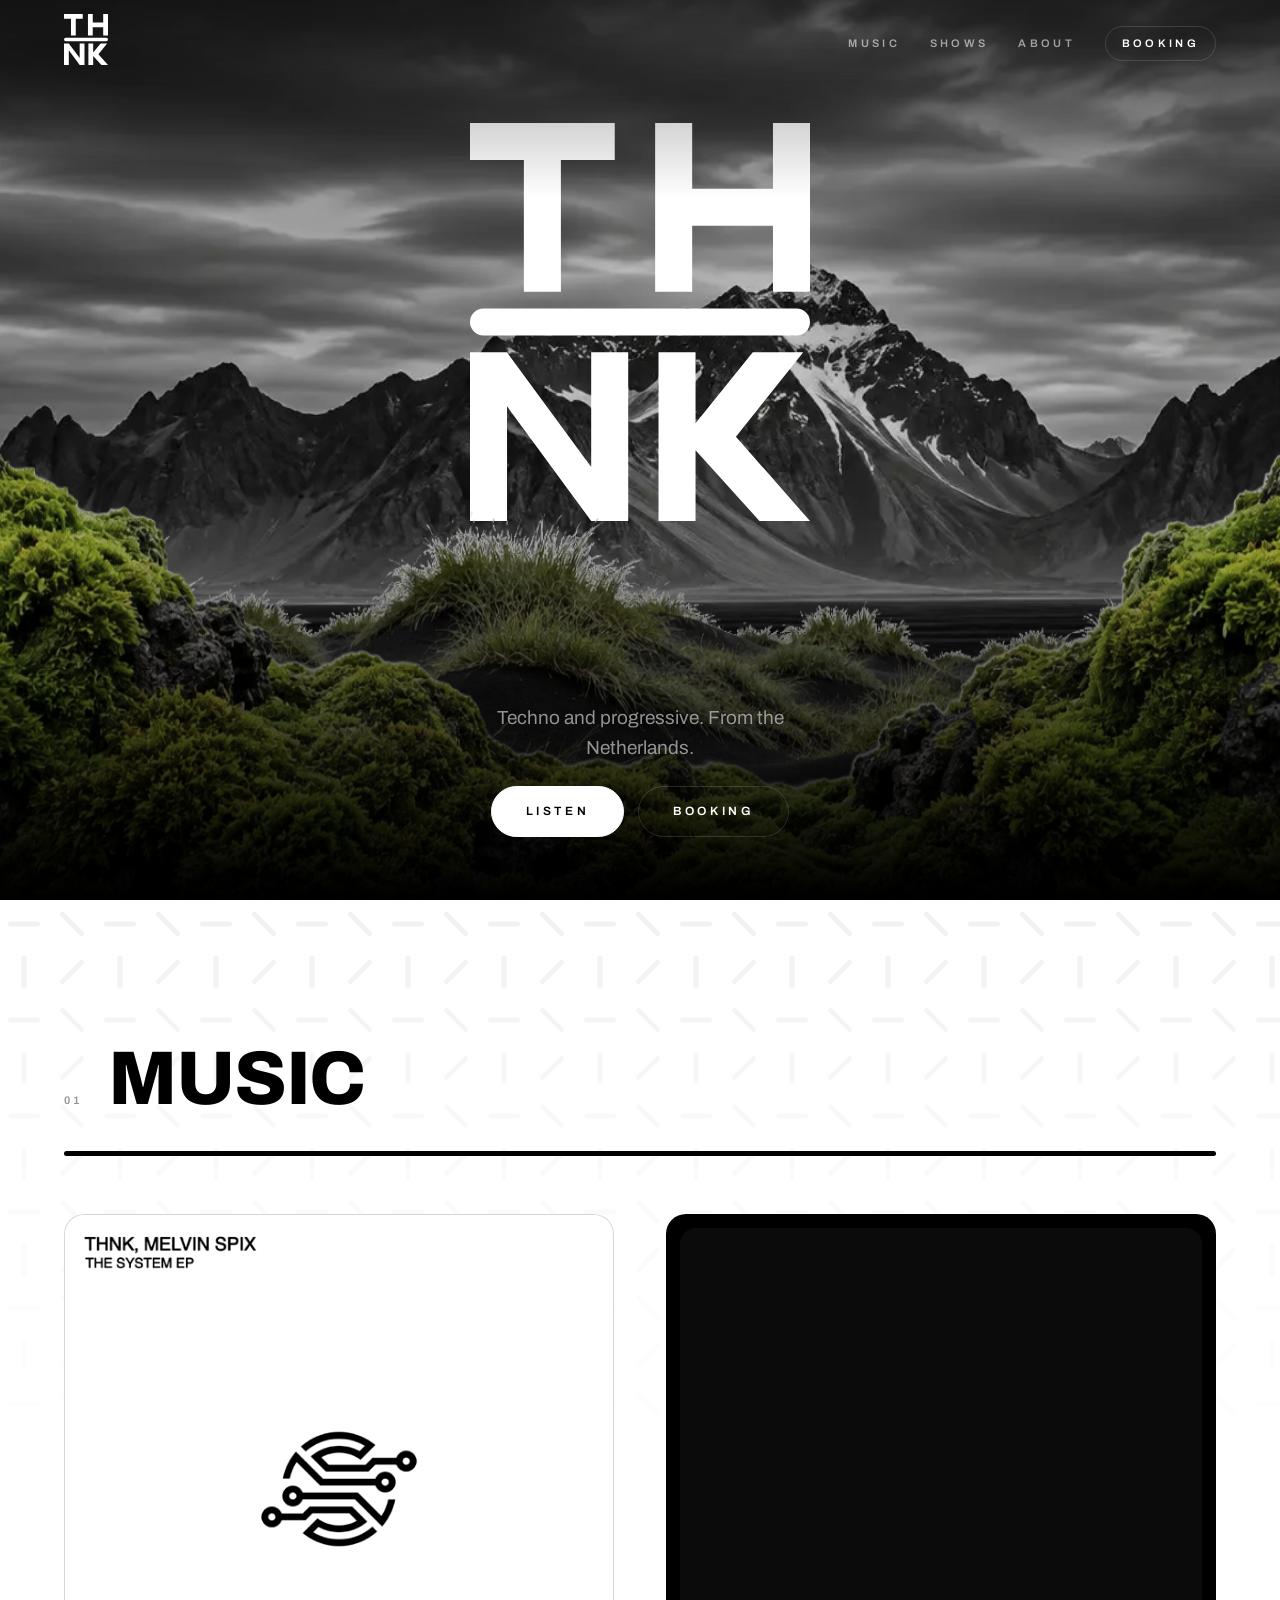
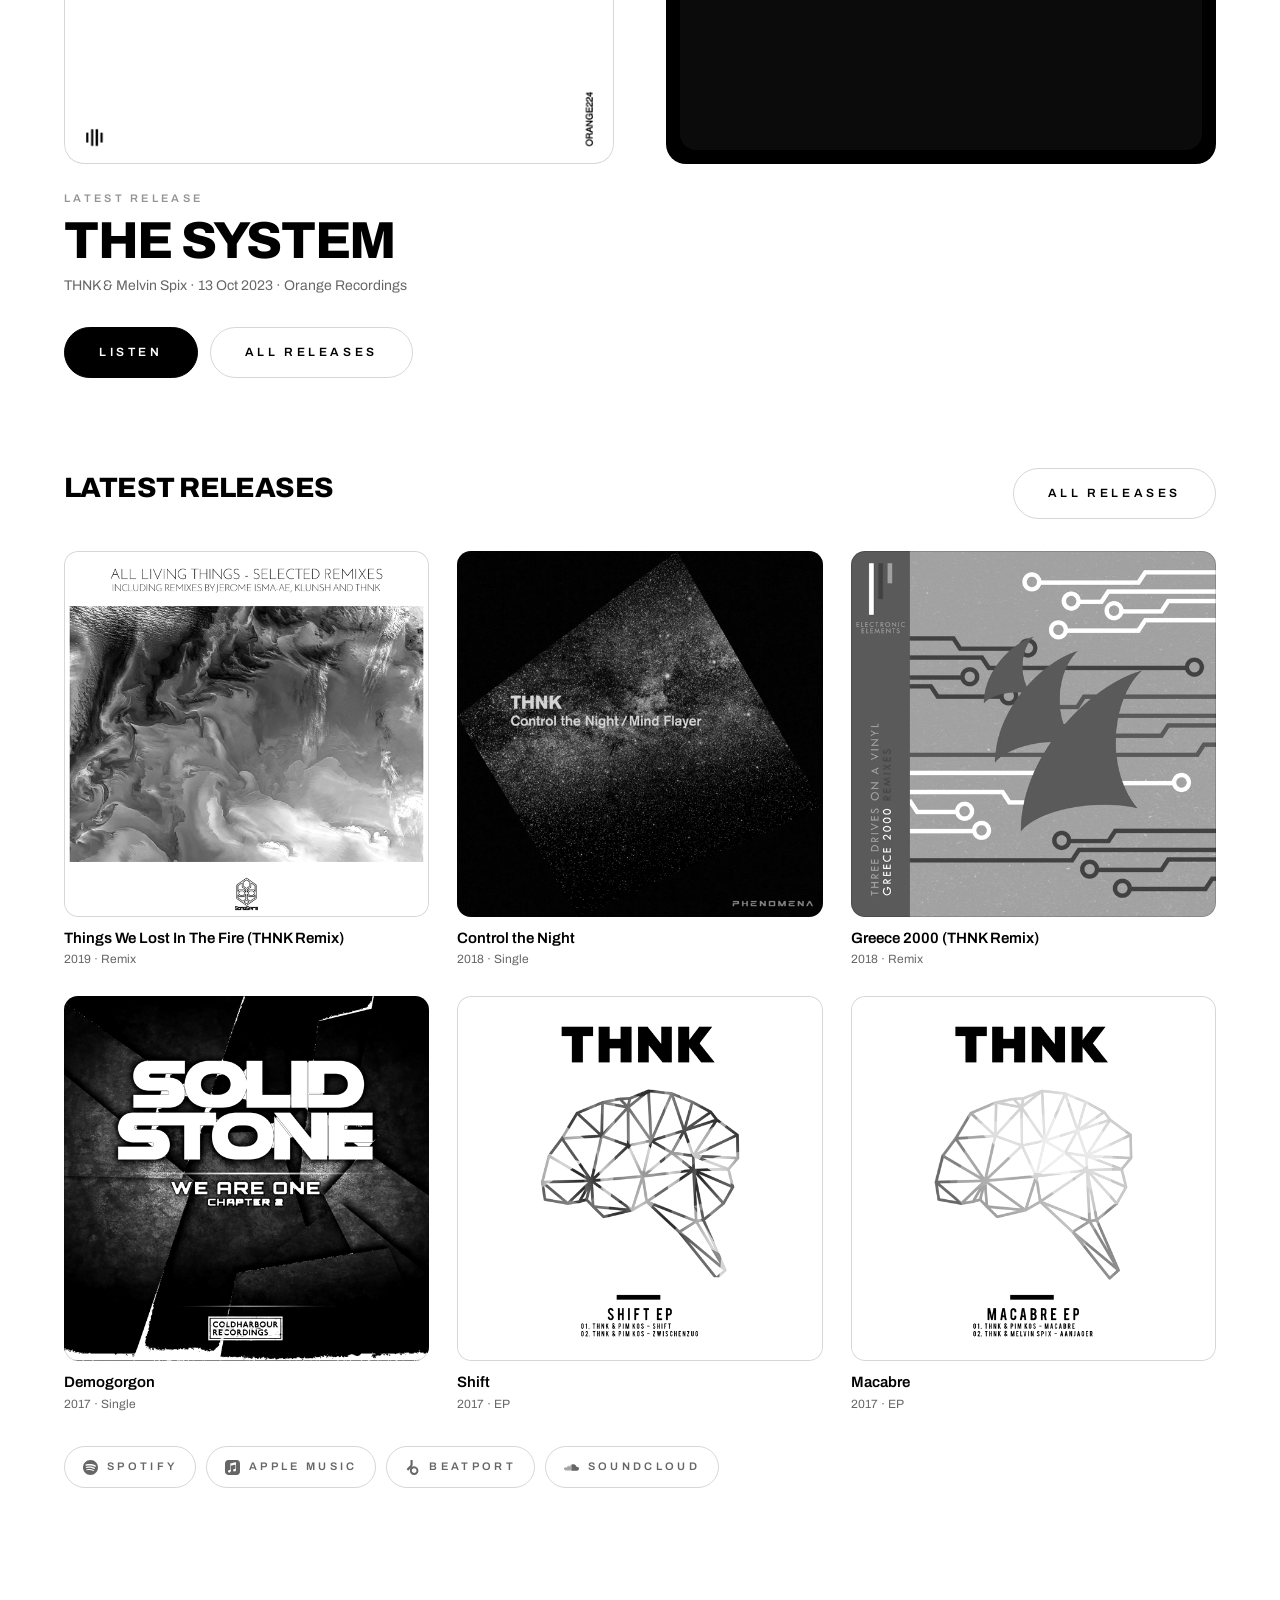
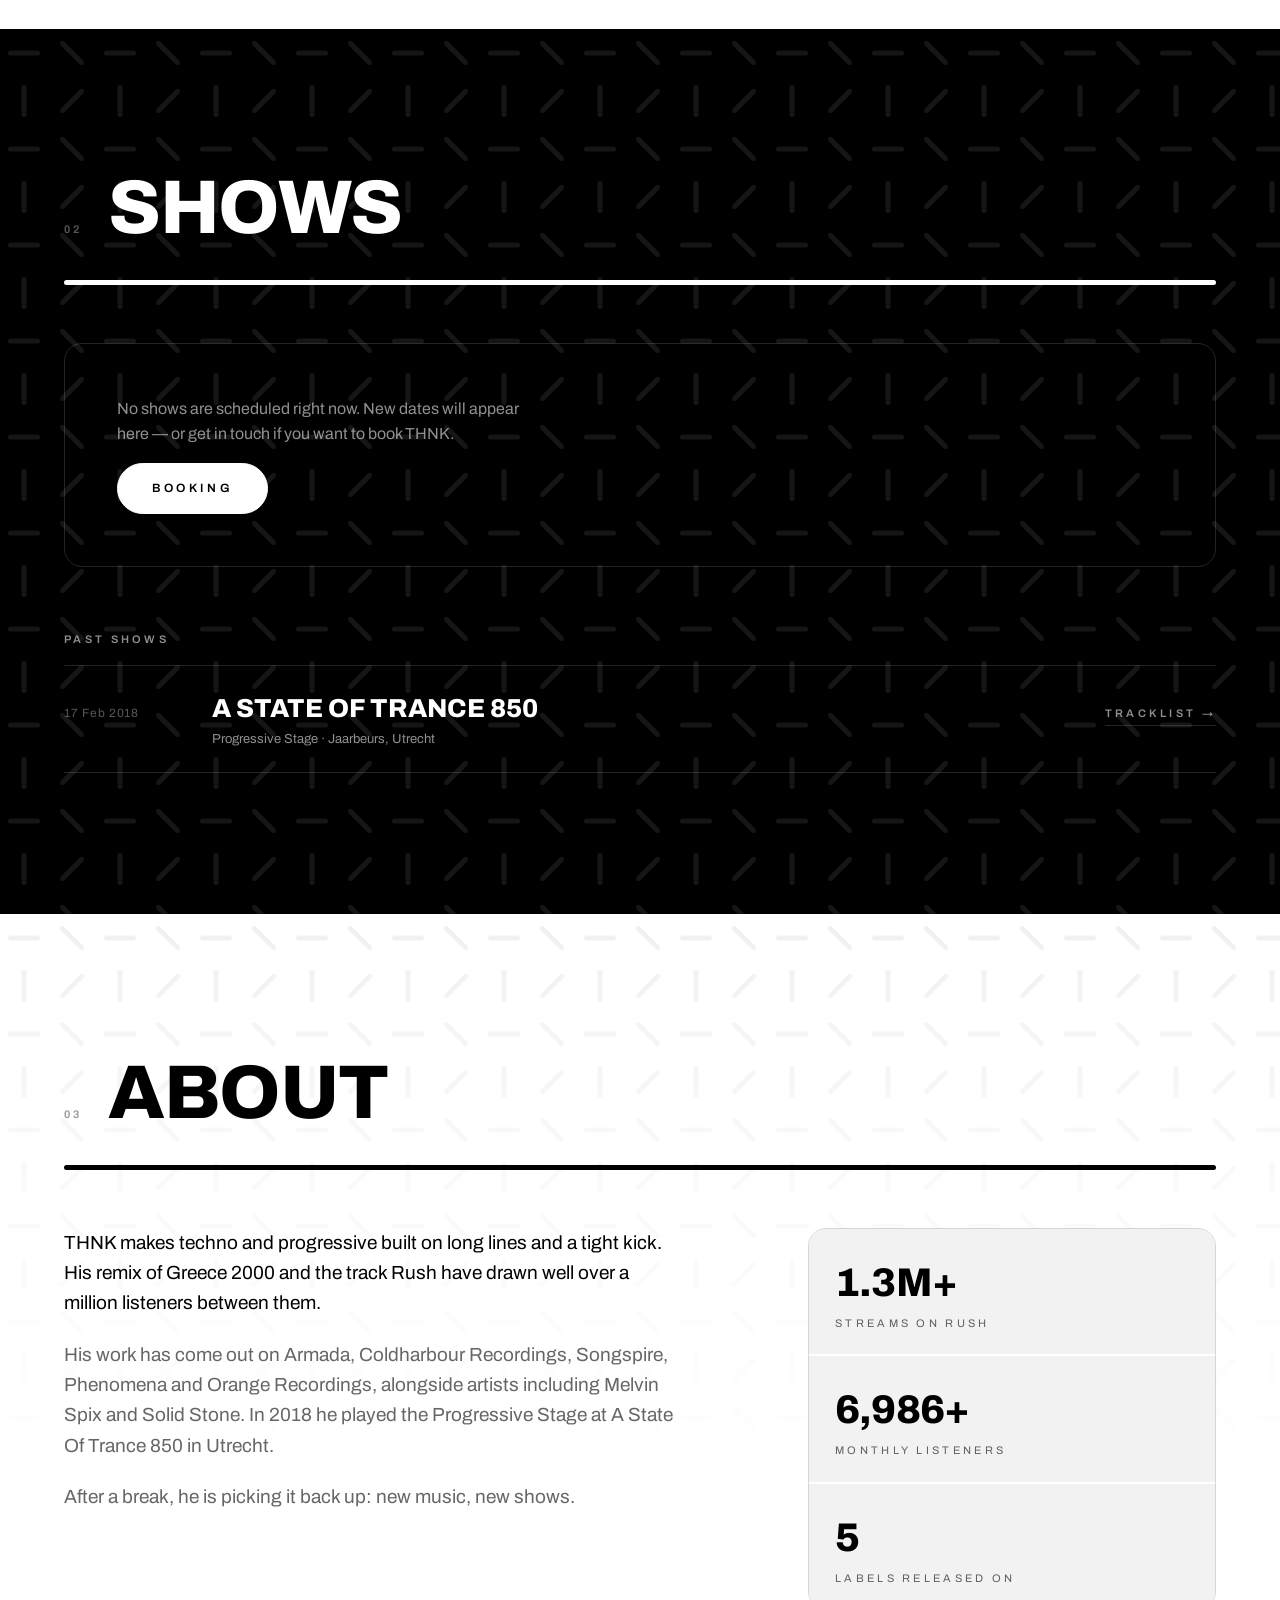
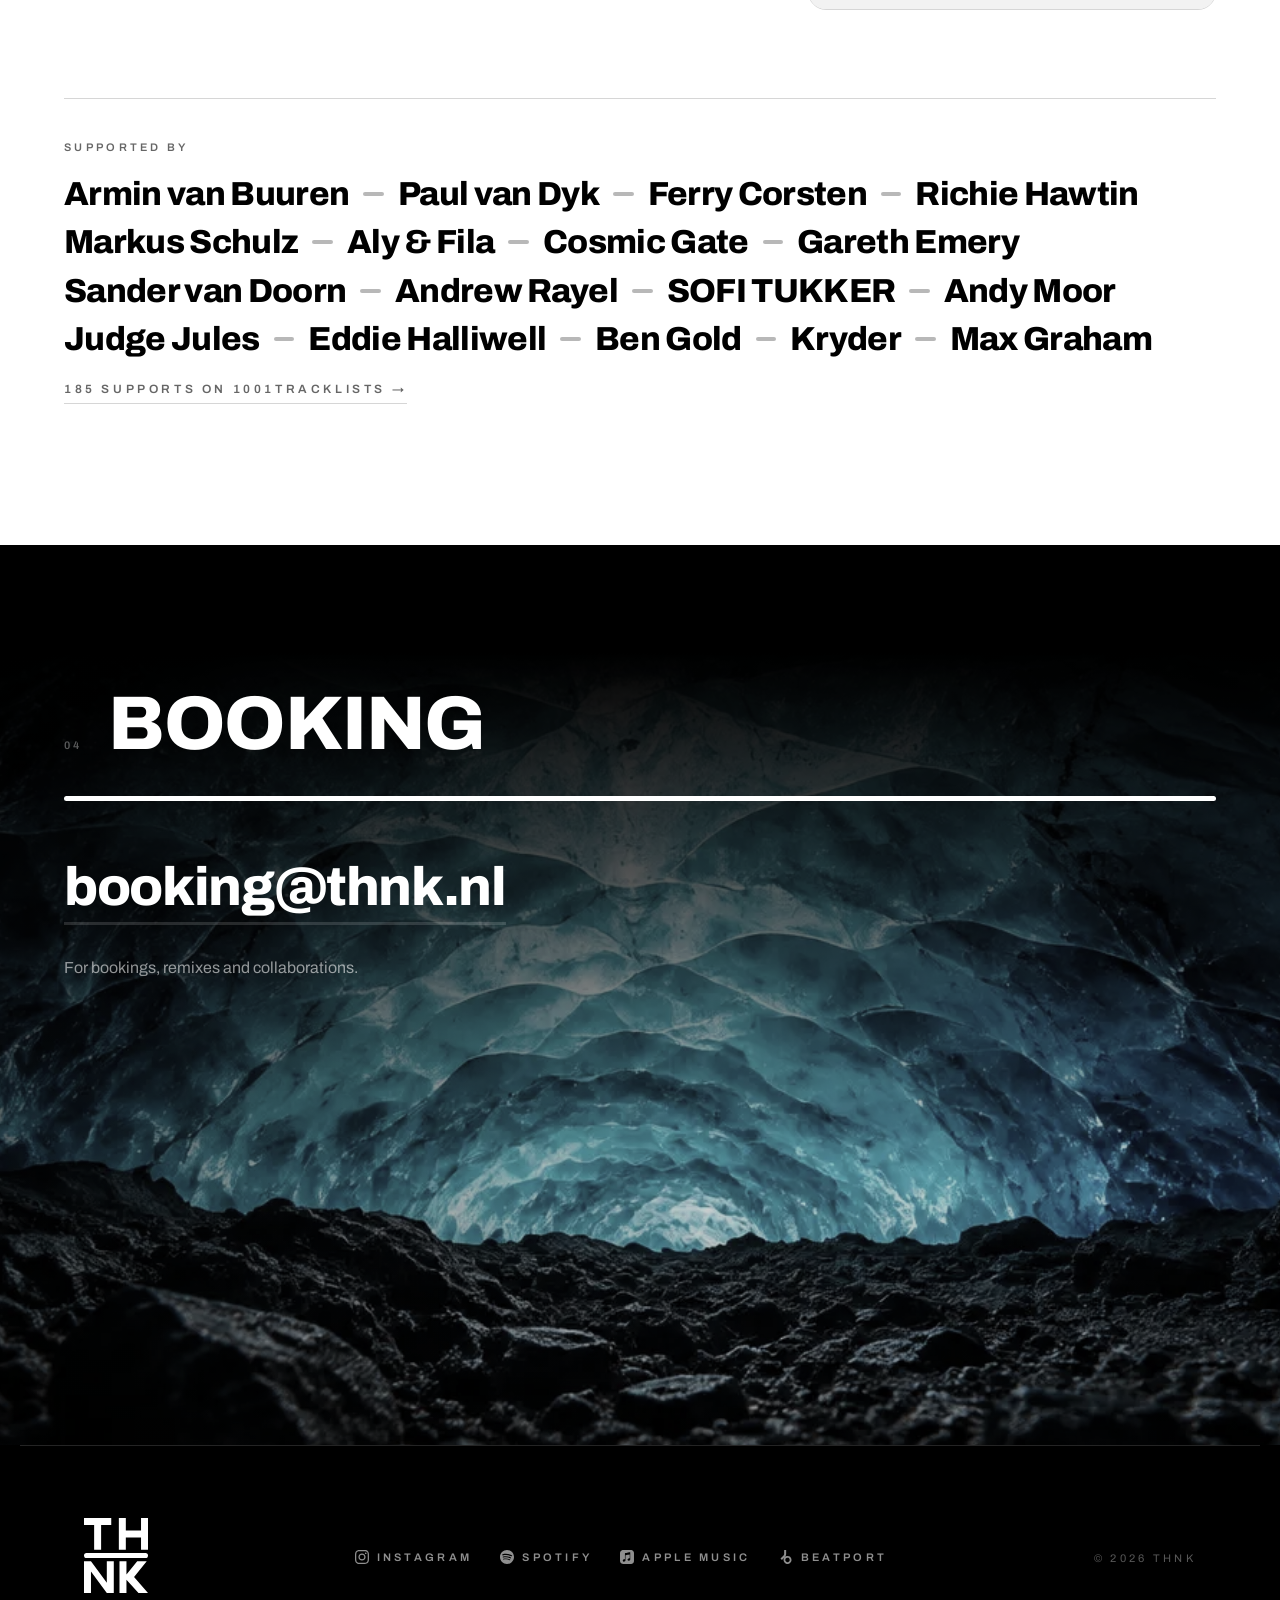
==== commit 2986b0d3: "Vindbaarheid: H1 met logo in de HTML, kortere beschrijving, geen dubbele homepage - logo staat nu in" ====
--- a/site/index.html
+++ b/site/index.html
@@ -4,7 +4,7 @@
 <meta charset="utf-8">
 <meta name="viewport" content="width=device-width, initial-scale=1">
 <title>THNK — Techno and Progressive DJ &amp; Producer</title>
-<meta name="description" content="THNK is a techno and progressive DJ and producer from the Netherlands. Remixes of Greece 2000 and Zocalo, releases on Armada and Coldharbour, played by Armin van Buuren and Paul van Dyk.">
+<meta name="description" content="Techno and progressive DJ and producer from the Netherlands. Remixes of Greece 2000 and Zocalo, releases on Armada and Coldharbour, played by Armin van Buuren.">
 <meta name="theme-color" content="#000000">
 
 <!-- Social preview -->
@@ -48,7 +48,7 @@
        Elke laag schuift met een eigen snelheid mee (hero.js). -->
   <section class="hero" id="hero">
     <div class="hero__layer hero__mountain" aria-hidden="true"></div>
-    <div class="hero__layer hero__mark"><h1 class="hero__logo" id="heroLogo"></h1></div>
+    <div class="hero__layer hero__mark"><h1 class="hero__logo" id="heroLogo"><img src="assets/thnk-logo-wit.svg" alt="THNK — techno and progressive"></h1></div>
     <div class="hero__layer hero__dunes" aria-hidden="true"></div>
     <div class="hero__layer hero__moss" aria-hidden="true"></div>
     <div class="hero__shade" aria-hidden="true"></div>
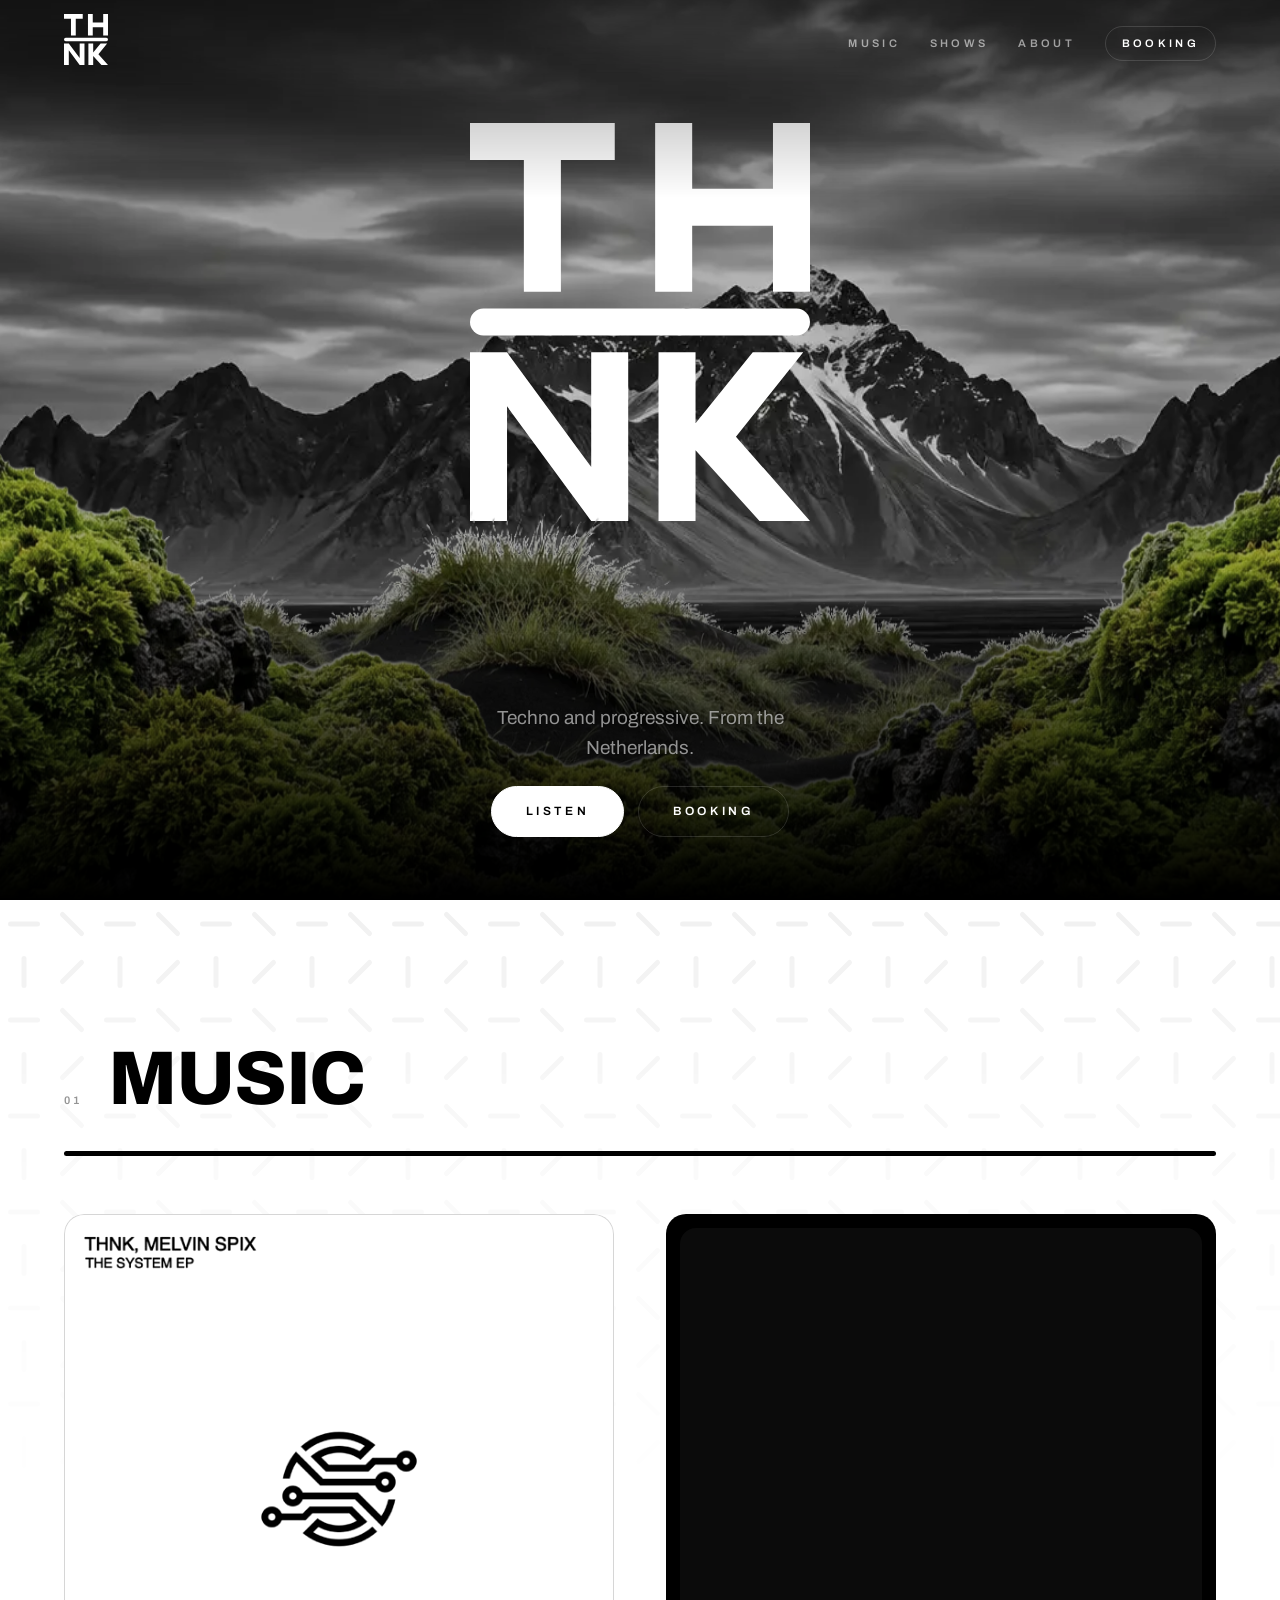
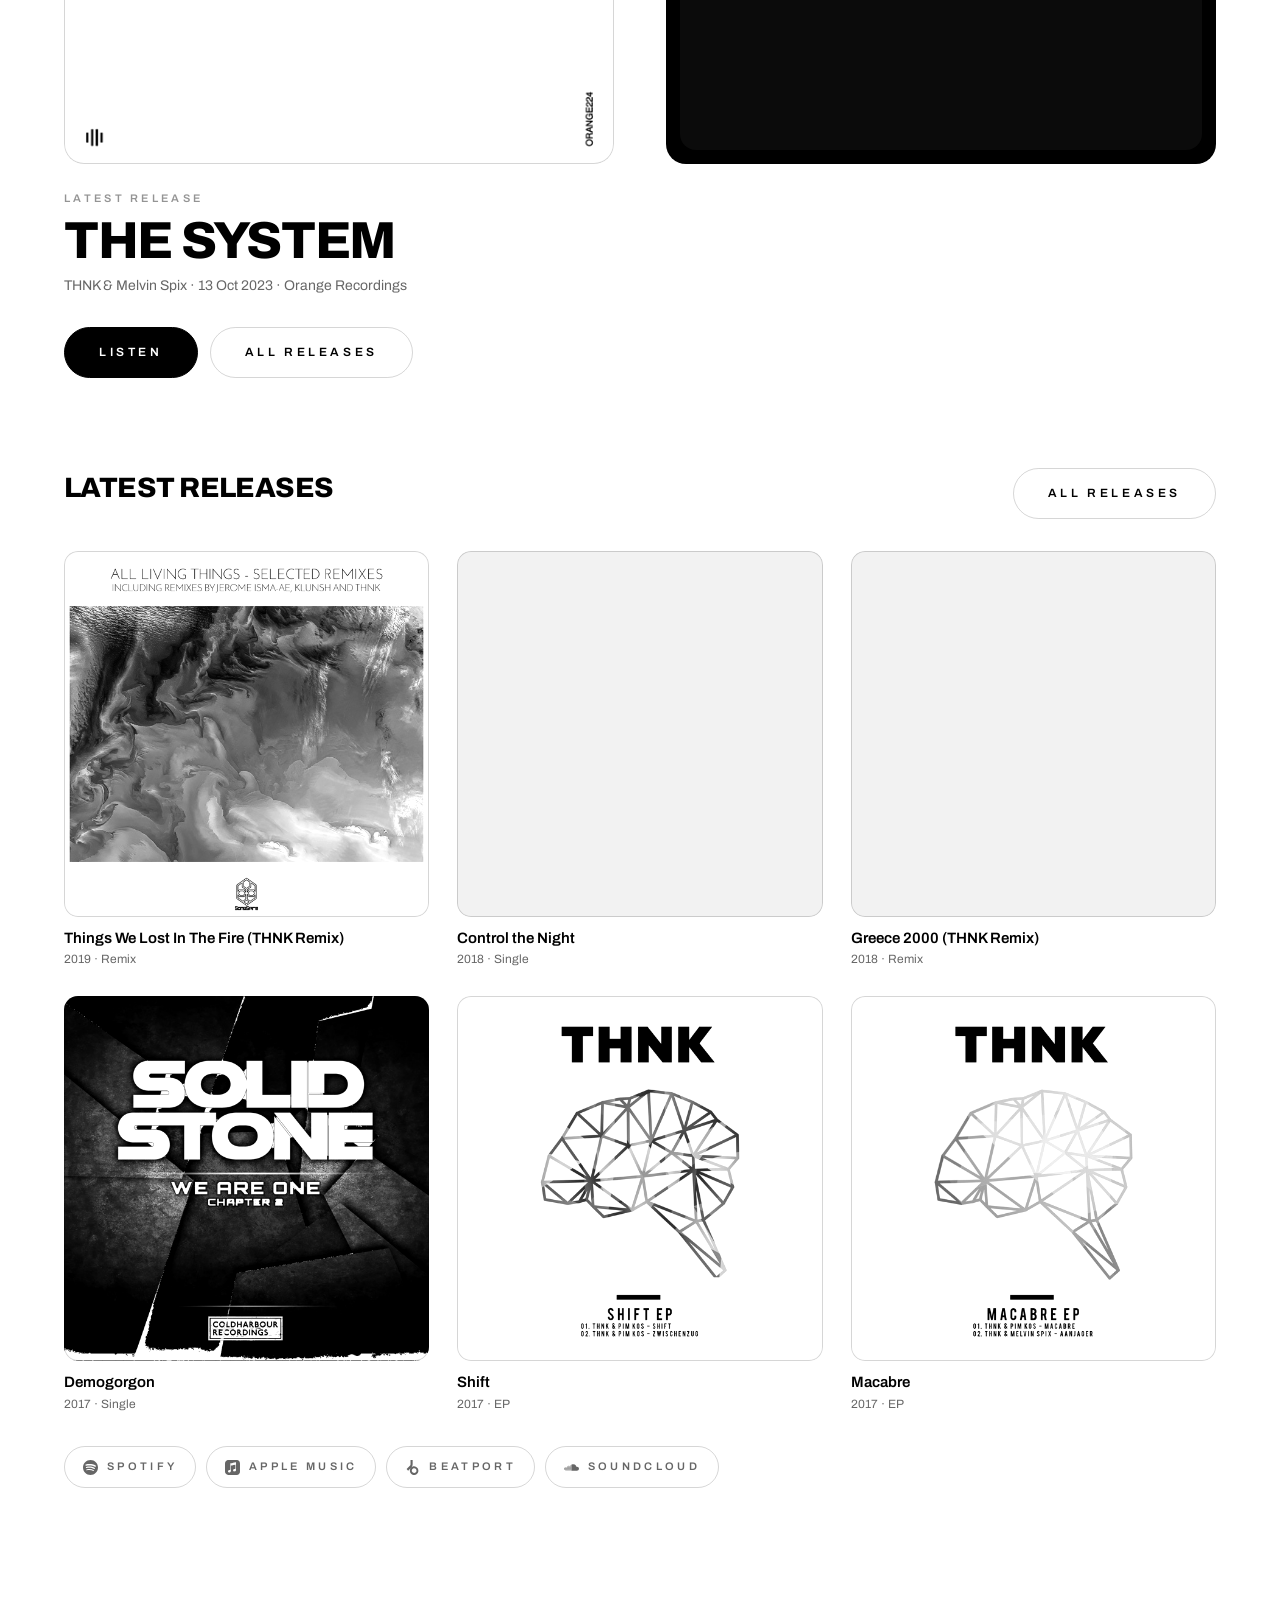
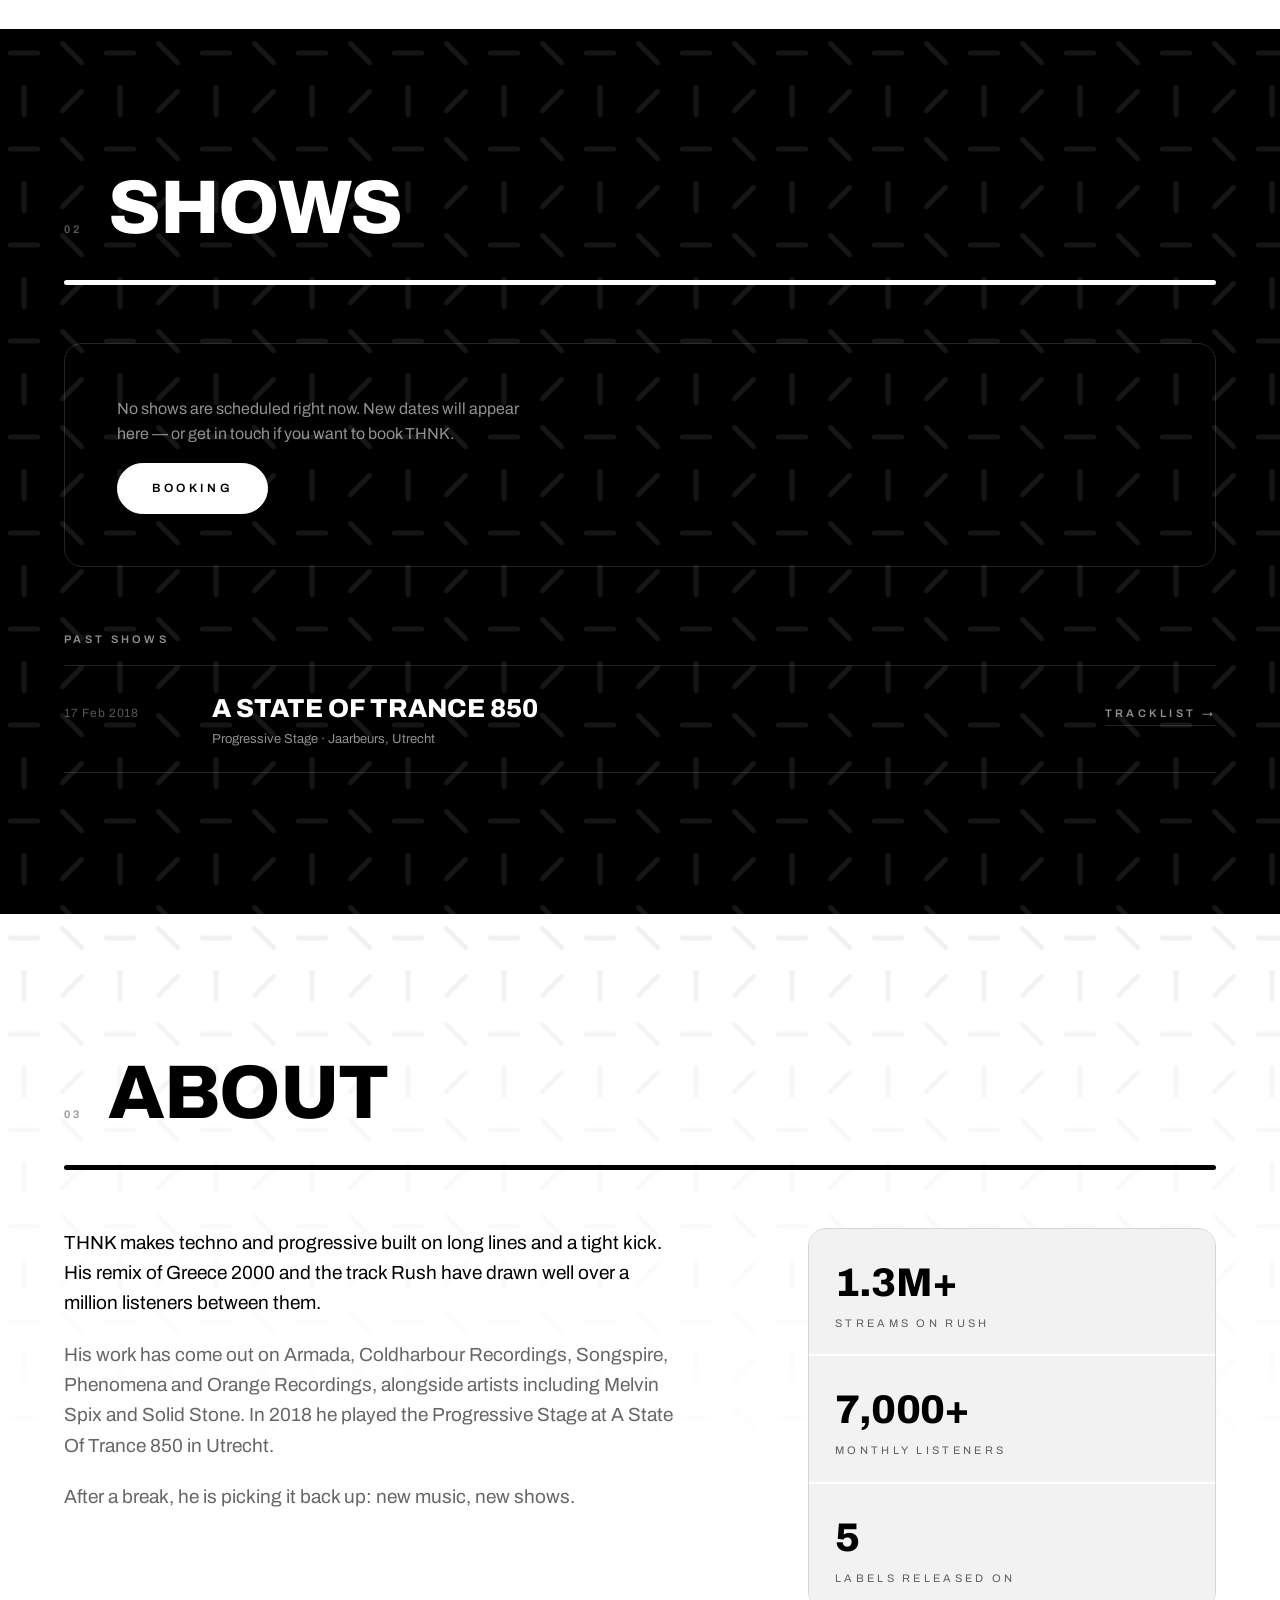
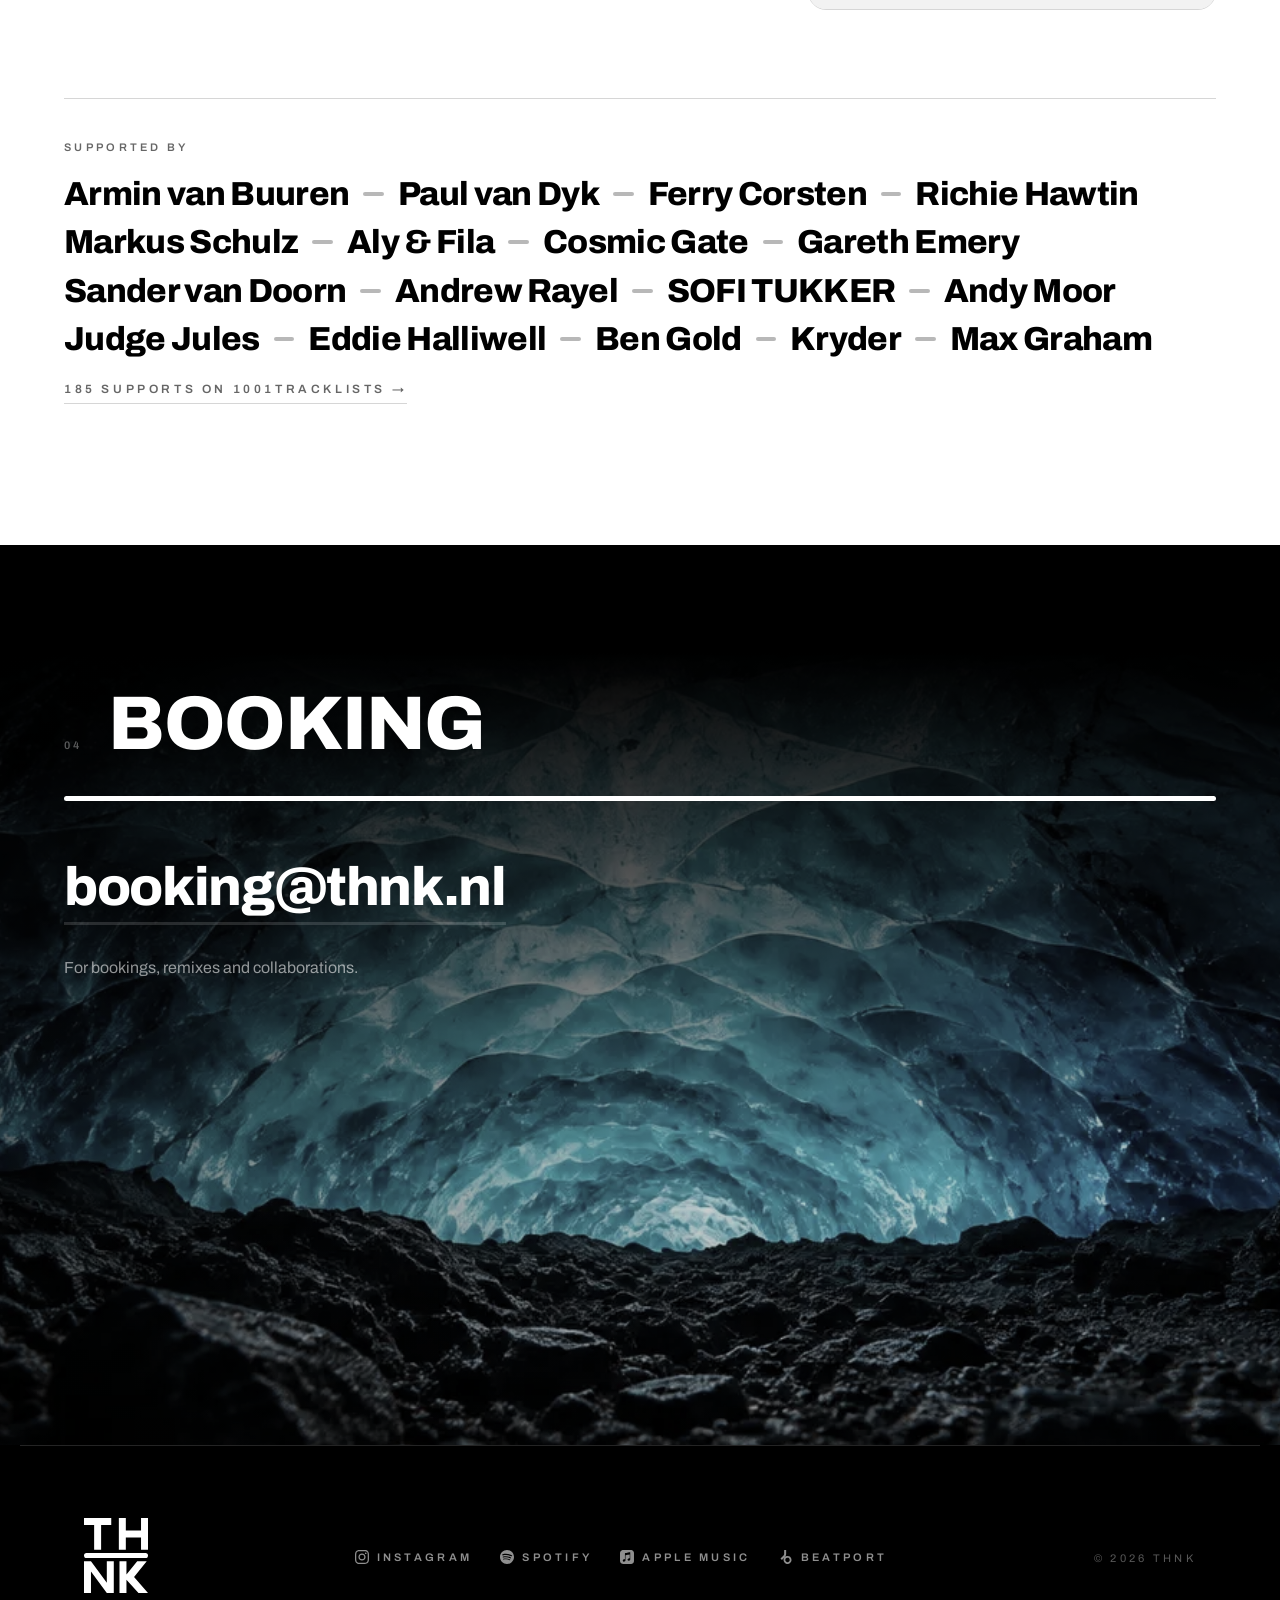
==== commit c125a780: "Vindbaarheid: kop met tekst, vaste beeldmaat, logo voorladen - H1 bevat nu ook de naam als tekst (on" ====
--- a/site/index.html
+++ b/site/index.html
@@ -25,6 +25,9 @@
 <link rel="preconnect" href="https://fonts.gstatic.com" crossorigin>
 <link href="https://fonts.googleapis.com/css2?family=Archivo:wght@400;500;600;800&display=swap" rel="stylesheet">
 
+<!-- Het logo is het eerste wat je ziet: alvast ophalen -->
+<link rel="preload" as="image" href="assets/thnk-logo-wit.svg">
+
 <link rel="stylesheet" href="styles.css">
 </head>
 <body>
@@ -48,7 +51,10 @@
        Elke laag schuift met een eigen snelheid mee (hero.js). -->
   <section class="hero" id="hero">
     <div class="hero__layer hero__mountain" aria-hidden="true"></div>
-    <div class="hero__layer hero__mark"><h1 class="hero__logo" id="heroLogo"><img src="assets/thnk-logo-wit.svg" alt="THNK — techno and progressive"></h1></div>
+    <div class="hero__layer hero__mark"><h1 class="hero__logo" id="heroLogo">
+        <img src="assets/thnk-logo-wit.svg" width="202" height="236" alt="">
+        <span class="vh">THNK — techno and progressive</span>
+      </h1></div>
     <div class="hero__layer hero__dunes" aria-hidden="true"></div>
     <div class="hero__layer hero__moss" aria-hidden="true"></div>
     <div class="hero__shade" aria-hidden="true"></div>
--- a/site/styles.css
+++ b/site/styles.css
@@ -221,6 +221,11 @@
           mask-image:linear-gradient(to bottom, #000 0, rgba(0,0,0,.4) 260px, transparent 640px);
 }
 .hero__logo{ width:min(52vw, 340px) }
+.hero__logo img{ width:100%; height:auto }
+/* Alleen voor voorlezers en zoekmachines: de kop in tekst, onzichtbaar op
+   het scherm (het logo is het beeld ervan). */
+.vh{ position:absolute; width:1px; height:1px; margin:-1px; padding:0; overflow:hidden;
+     clip-path:inset(50%); white-space:nowrap; border:0 }
 .hero__logo svg{ display:block; width:100%; height:auto }
 
 .hero__tagline{
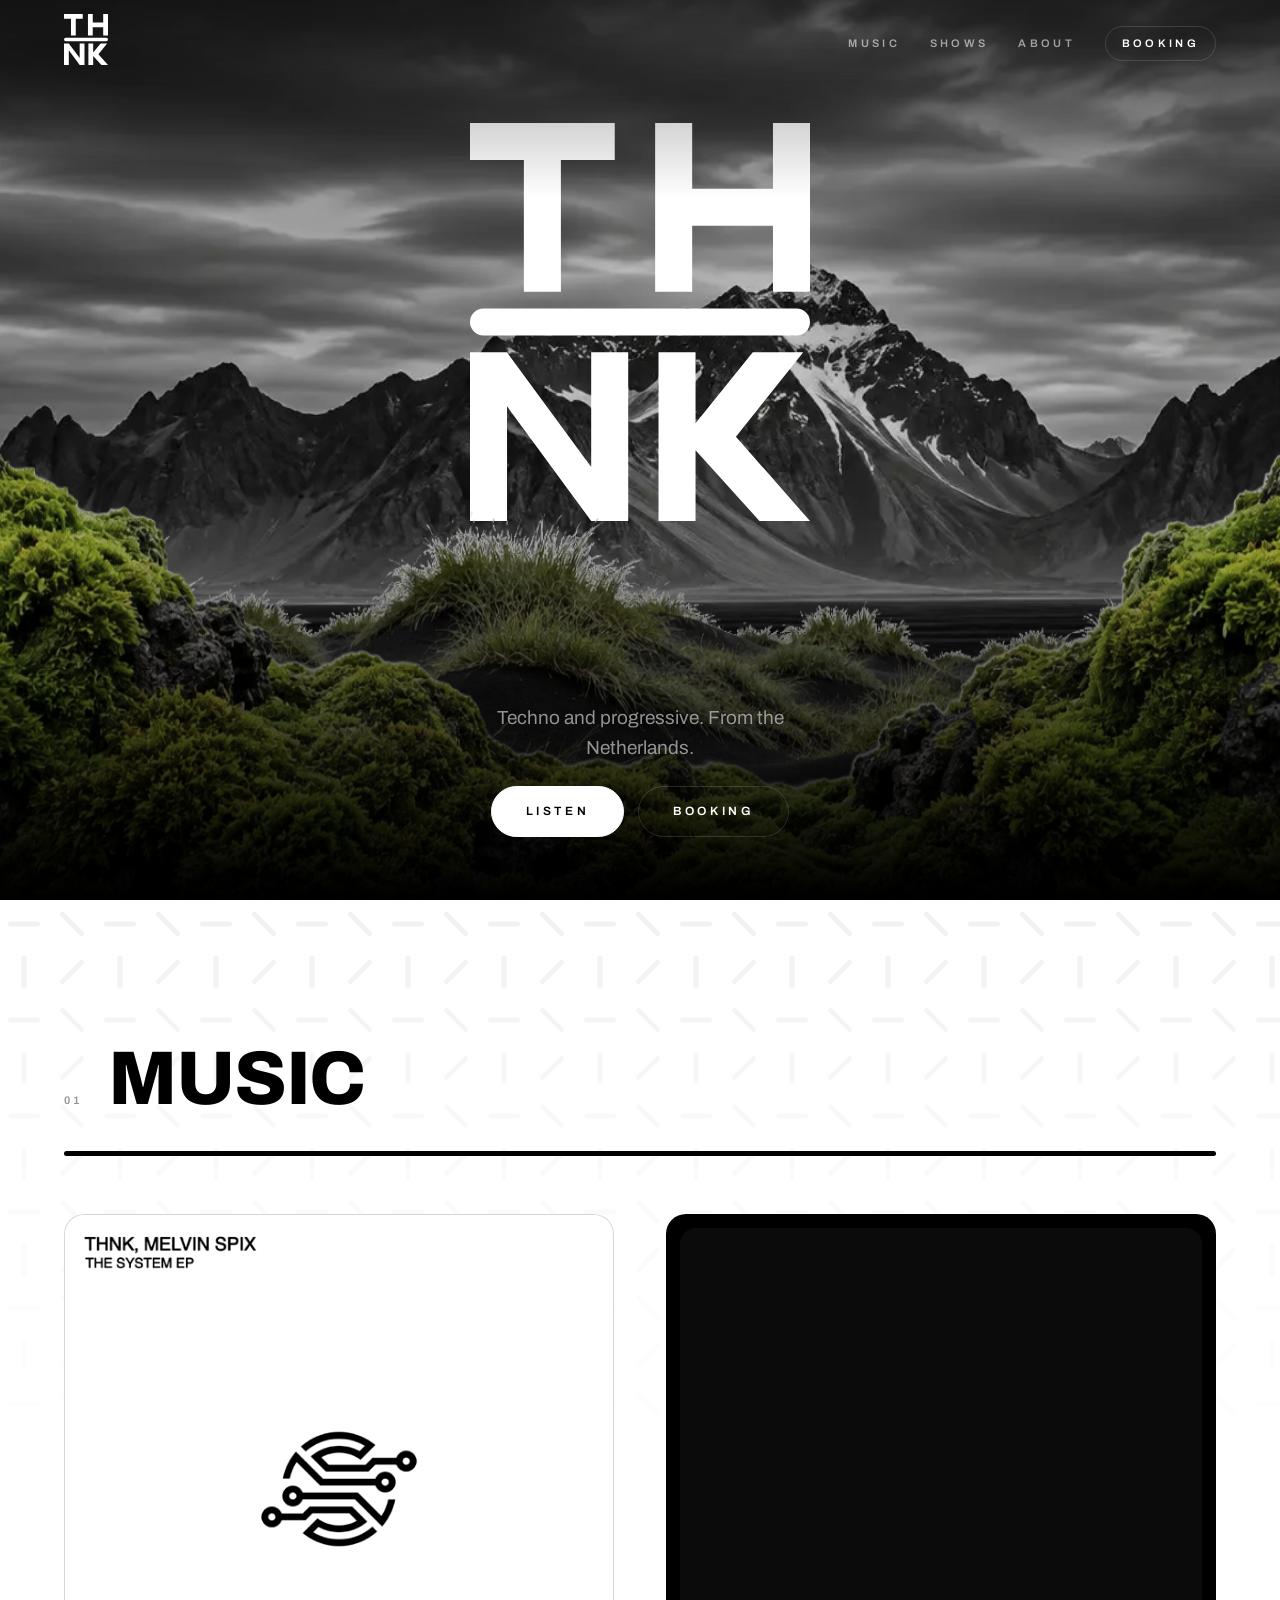
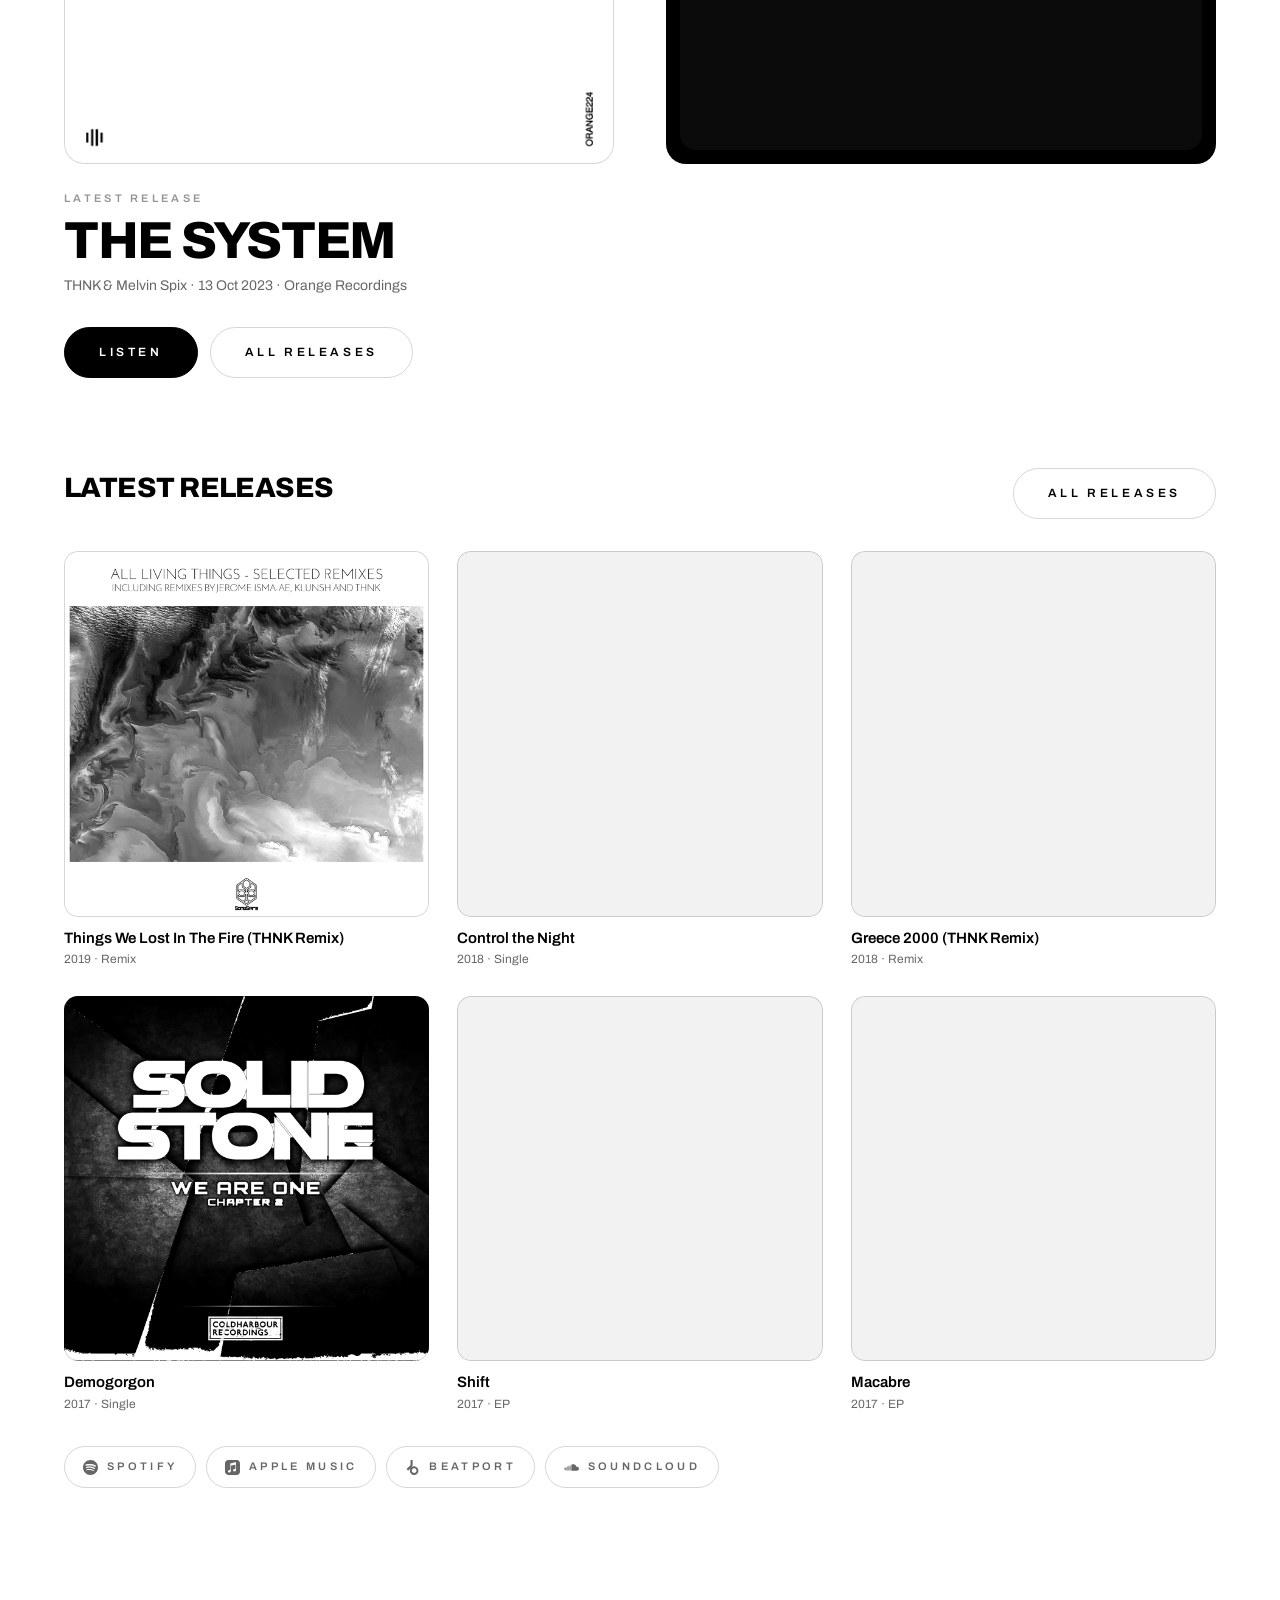
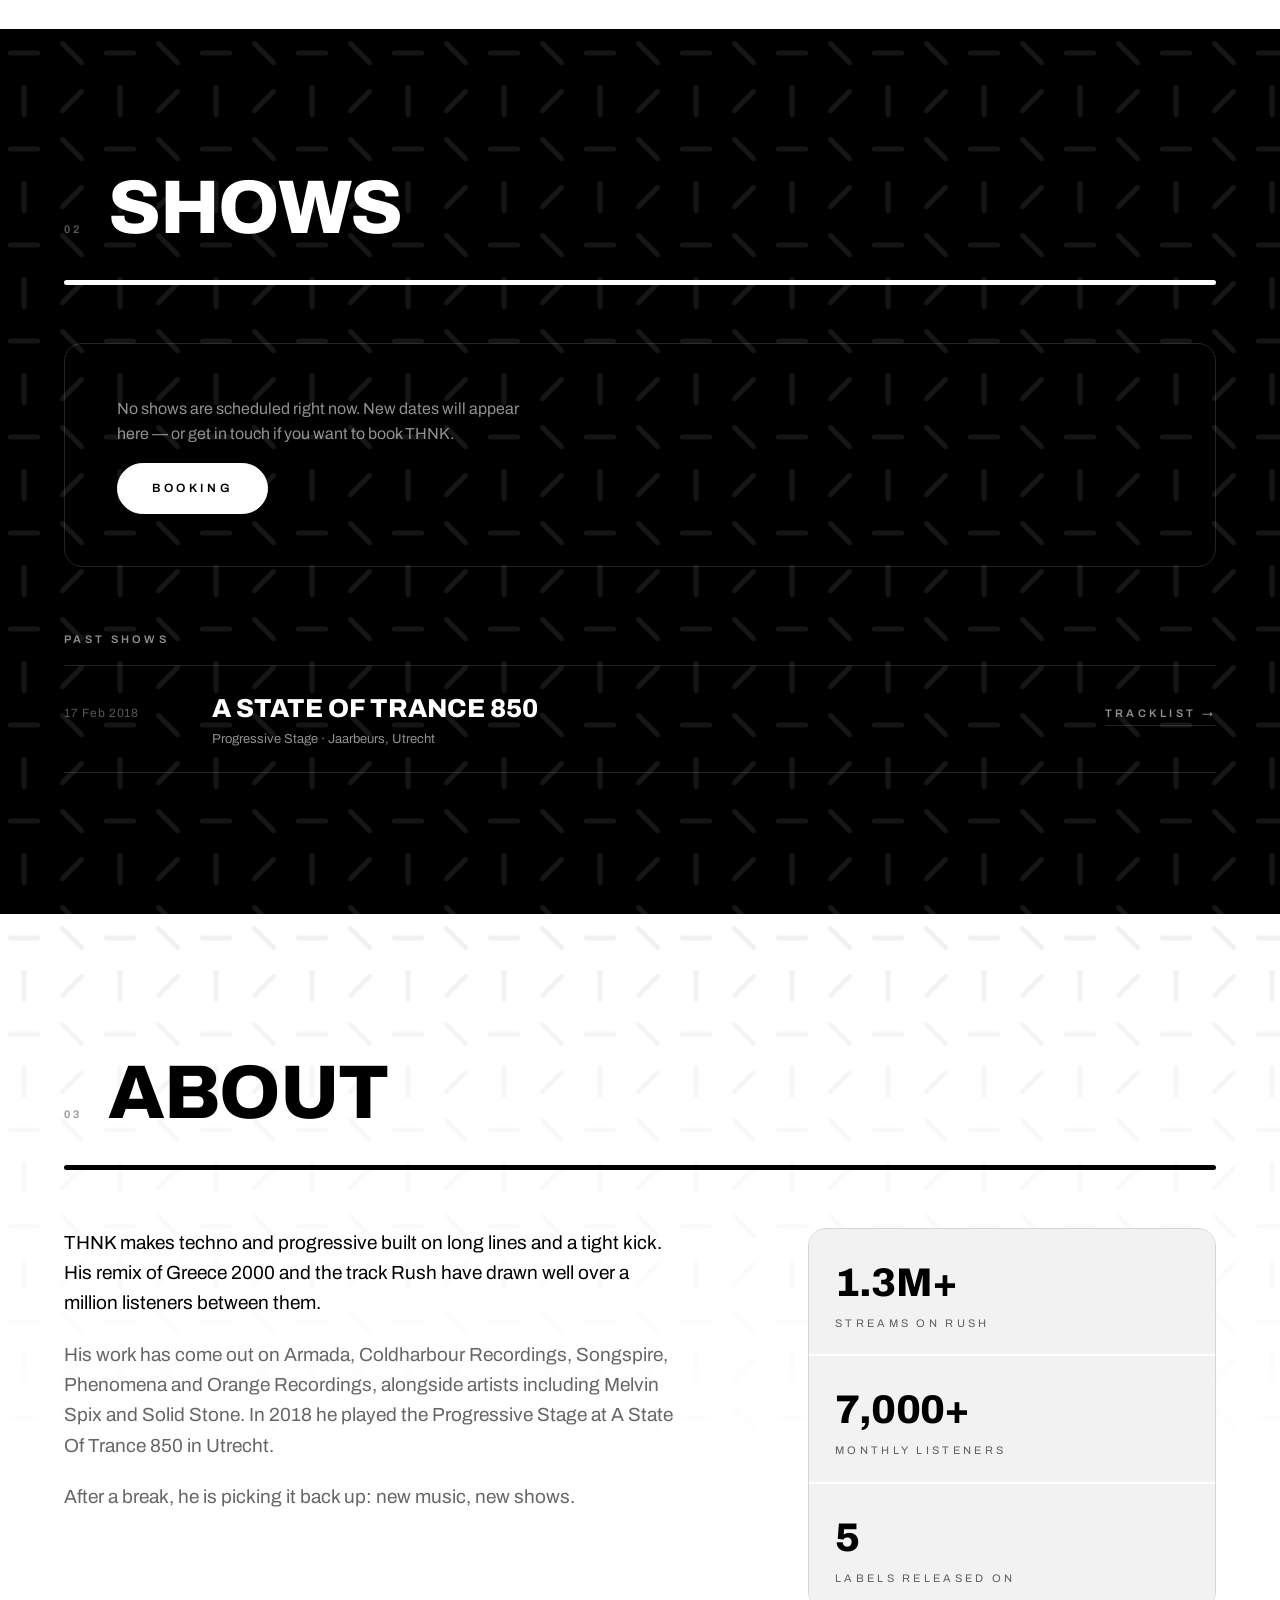
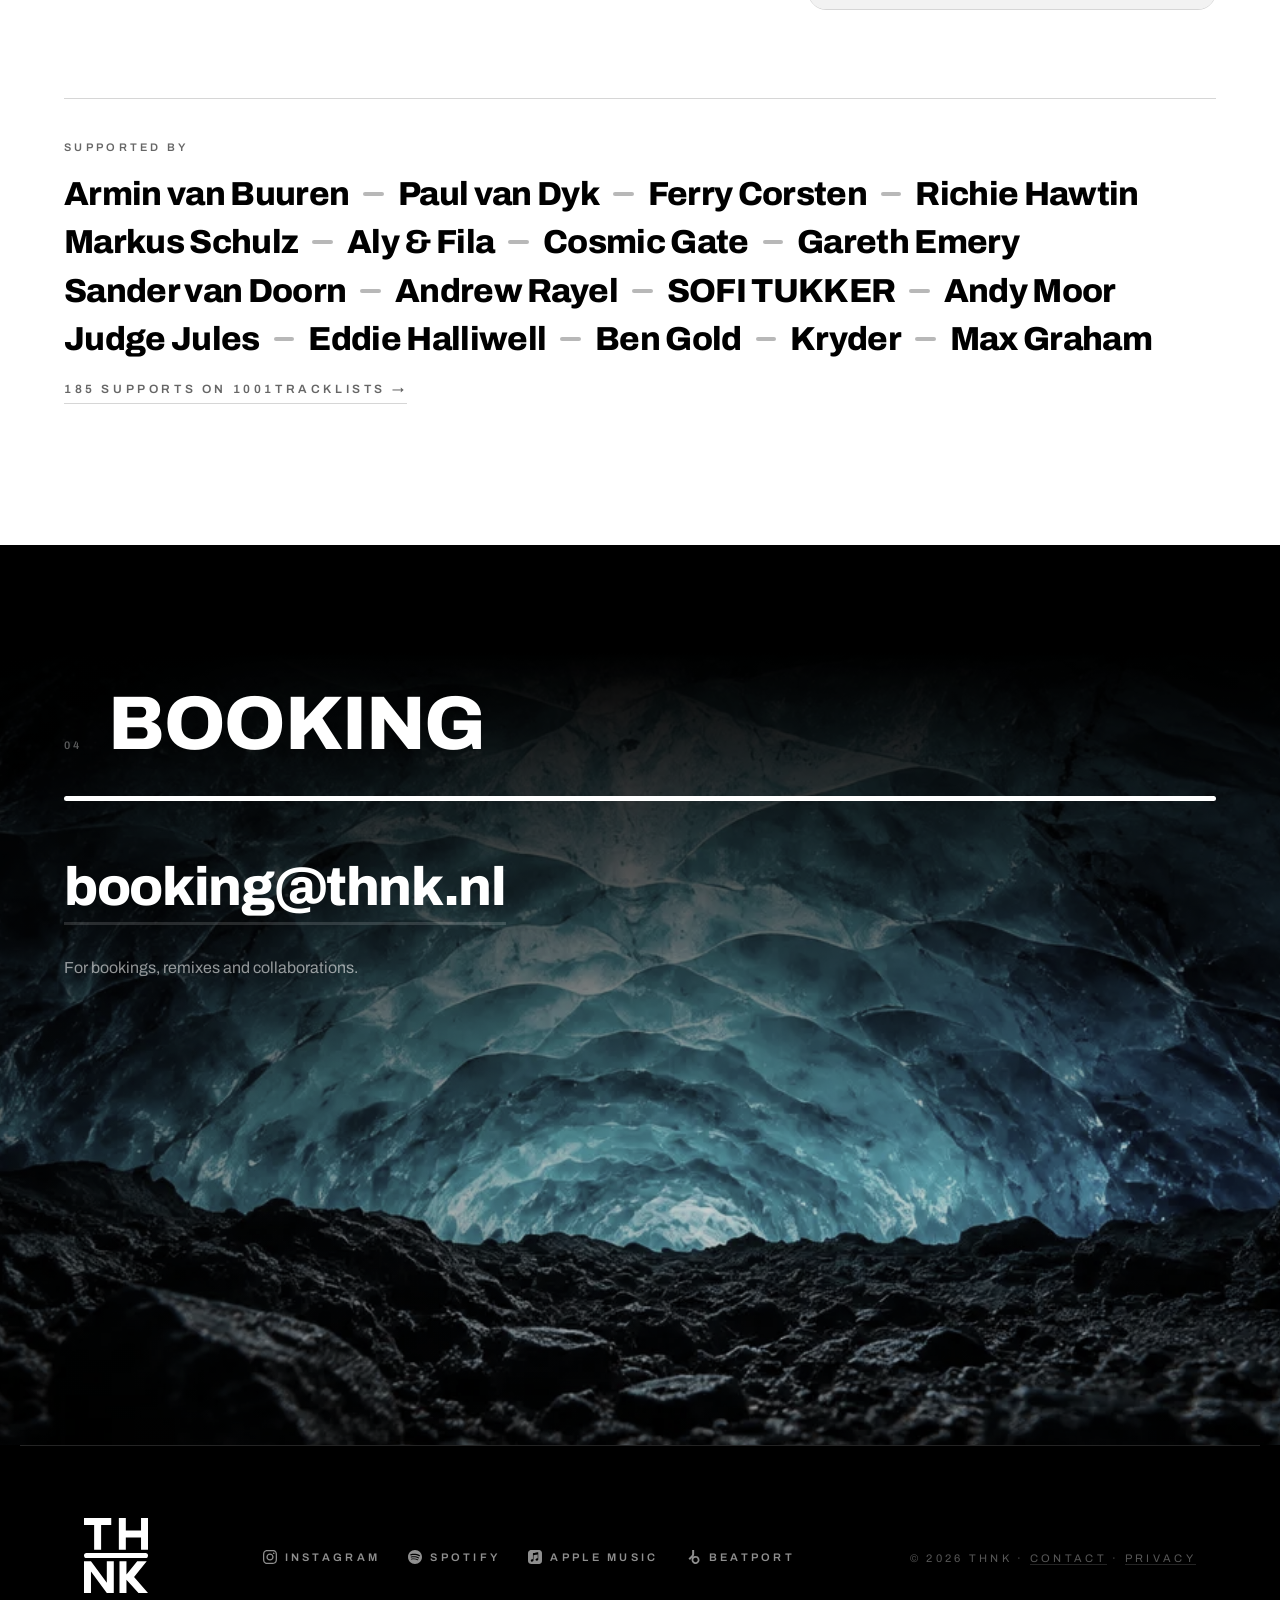
==== commit 5127f052: "Privacy- en contactpagina, en teksten ook zonder JavaScript - privacy.html: wat de site opslaat (nie" ====
--- a/site/index.html
+++ b/site/index.html
@@ -138,7 +138,7 @@
 <footer class="foot">
   <div class="foot__logo" id="footLogo"></div>
   <ul class="foot__social" id="socials"></ul>
-  <p class="foot__legal">&copy; <span id="year"></span> THNK</p>
+  <p class="foot__legal">&copy; <span id="year"></span> THNK · <a href="contact.html">Contact</a> · <a href="privacy.html">Privacy</a></p>
 </footer>
 
 <script defer src="assets/brand-icons.js"></script>
--- a/site/styles.css
+++ b/site/styles.css
@@ -578,3 +578,19 @@
 @media (prefers-reduced-motion:reduce){
   .reveal,.rule-in{ opacity:1; transform:none; transition:none }
 }
+
+/* ---------------------------------------------------------------- *
+   Tekstpagina's (privacy, contact)
+   ---------------------------------------------------------------- */
+.page__text{ max-width:62ch; margin-top:clamp(24px,4vw,40px) }
+.page__text p{ margin:0 0 1.1em; color:var(--muted) }
+.page__text h2{ margin:2em 0 .6em; font-size:clamp(18px,2.2vw,24px); text-transform:uppercase }
+.page__text a{ border-bottom:1px solid var(--line) }
+.page__text a:hover{ border-bottom-color:var(--fg) }
+.page__list{ margin:0 0 1.4em; display:flex; flex-direction:column; gap:.7em; color:var(--muted) }
+.page__list li{ padding-left:1.1em; position:relative }
+.page__list li::before{ content:''; position:absolute; left:0; top:.62em;
+  width:.55em; height:.12em; border-radius:999px; background:currentColor; opacity:.5 }
+.page__meta{ font-size:12px; letter-spacing:.06em; color:var(--faint) }
+.foot__legal a{ border-bottom:1px solid var(--line) }
+.foot__legal a:hover{ border-bottom-color:var(--fg) }
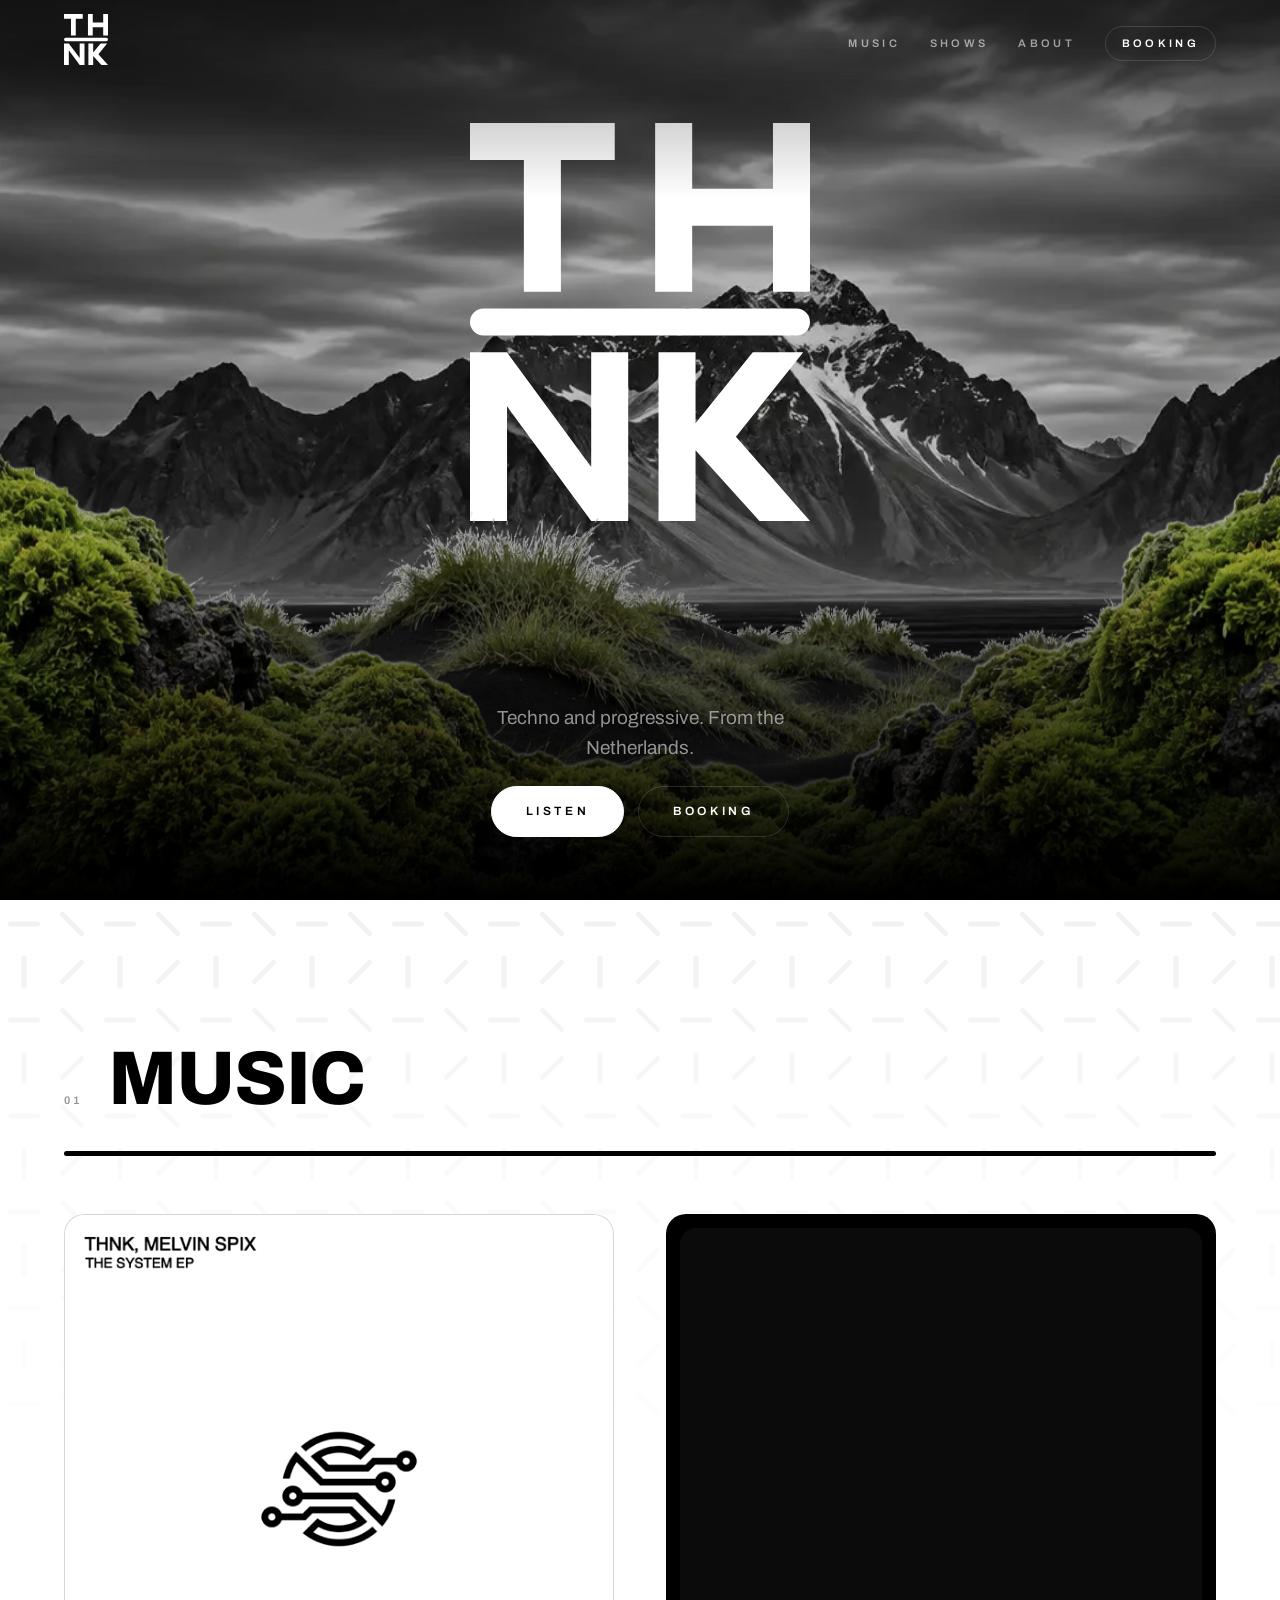
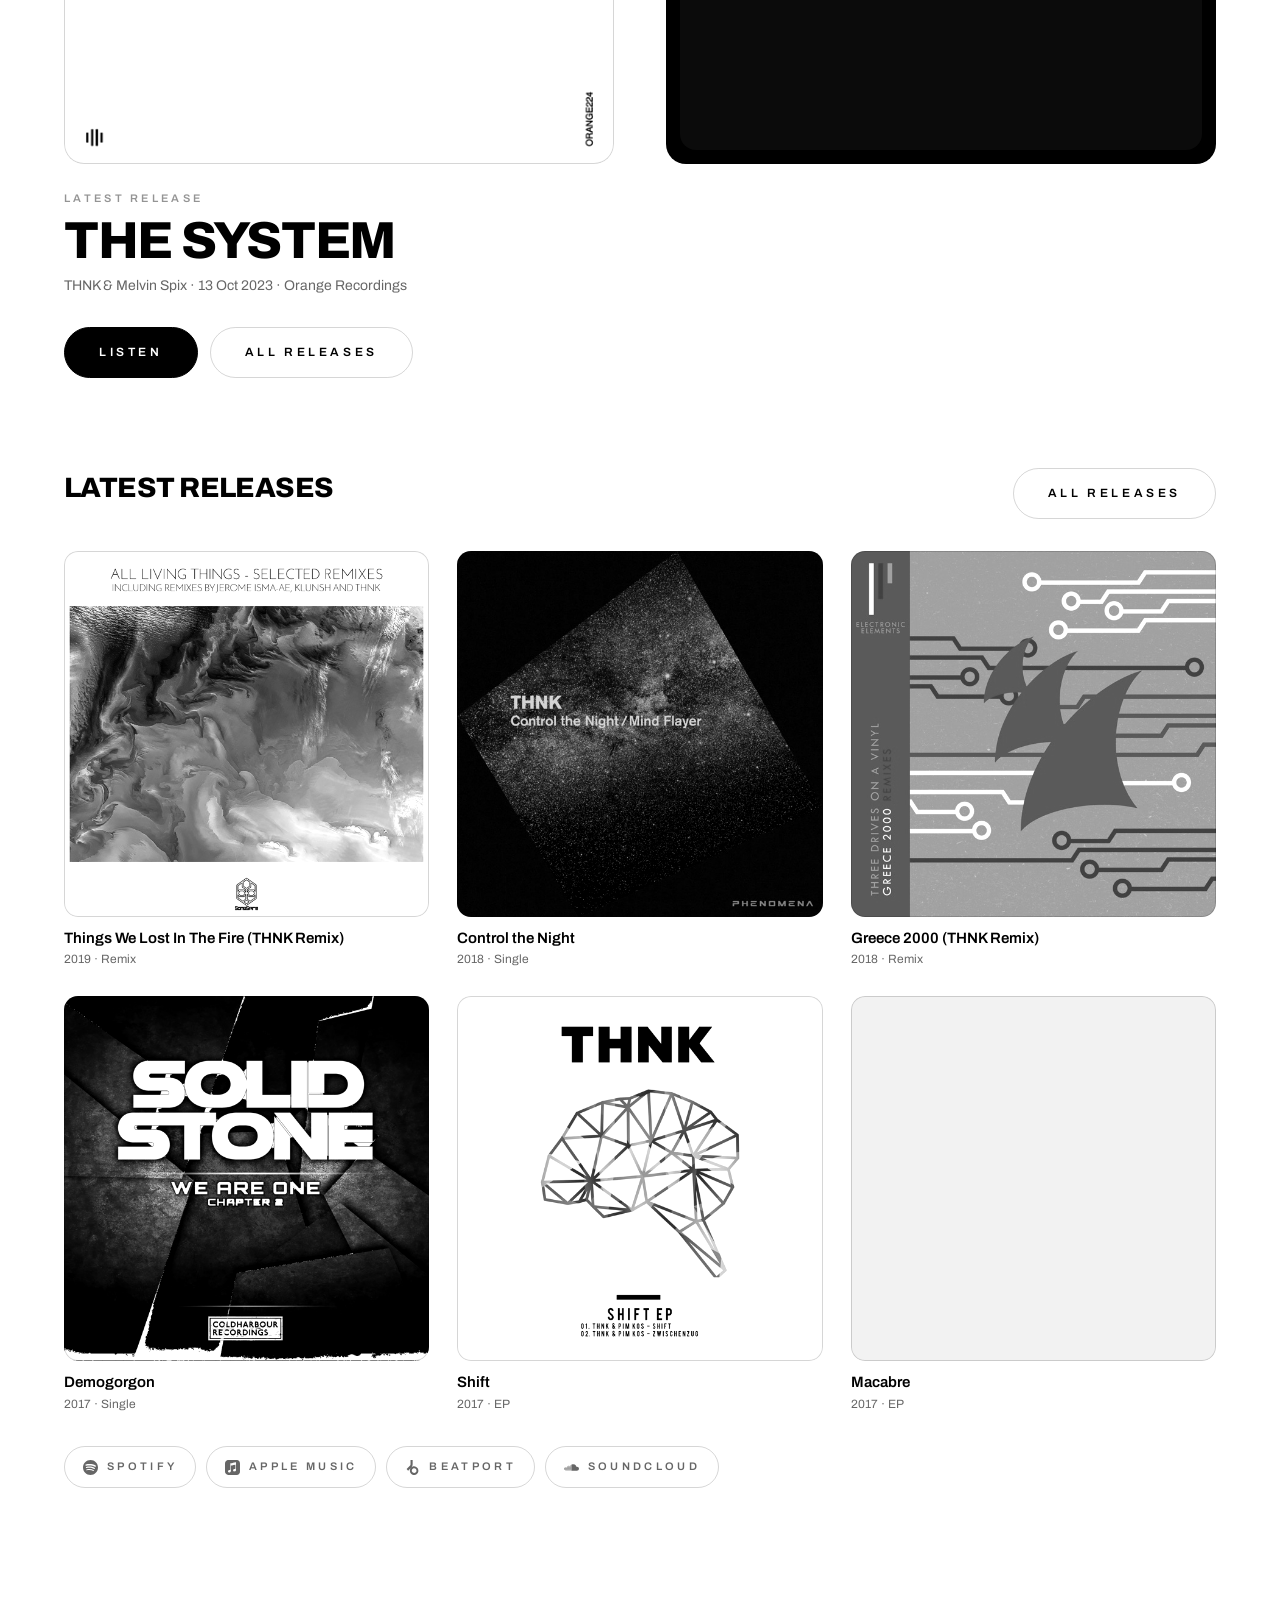
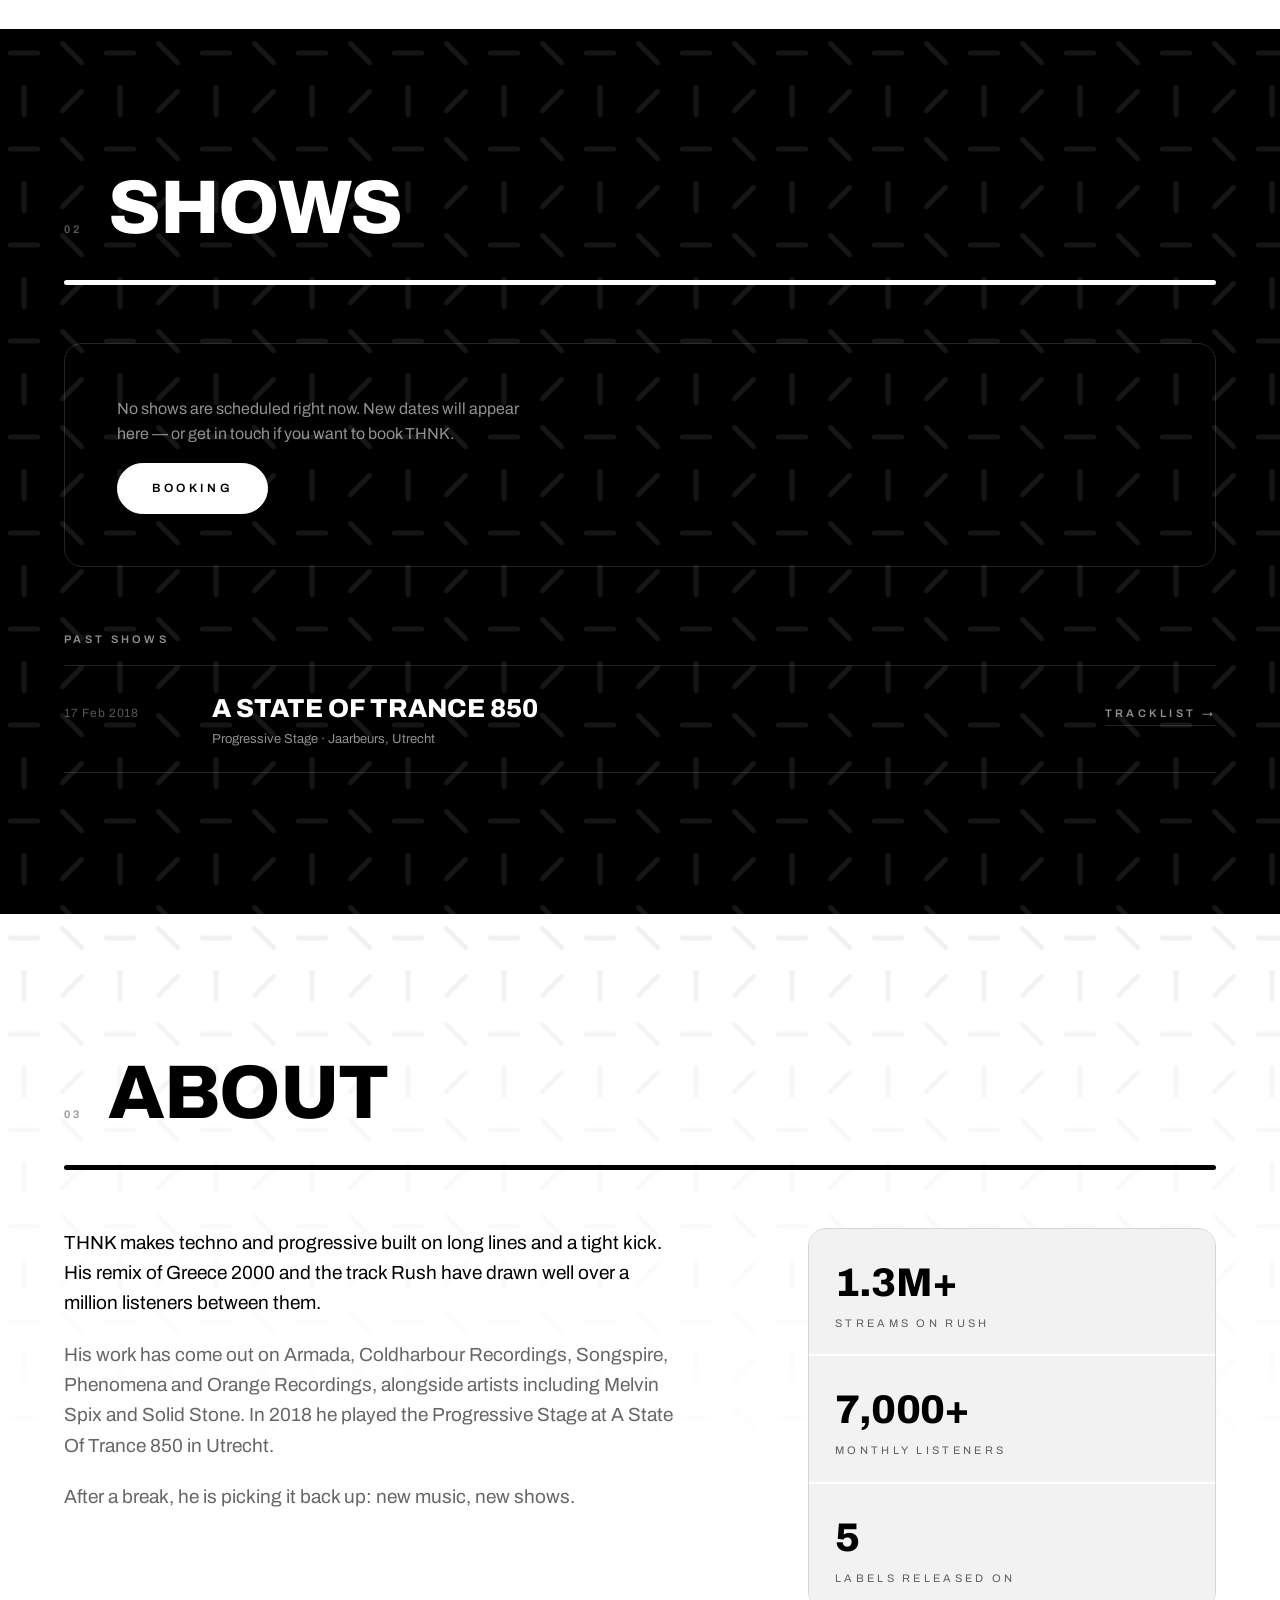
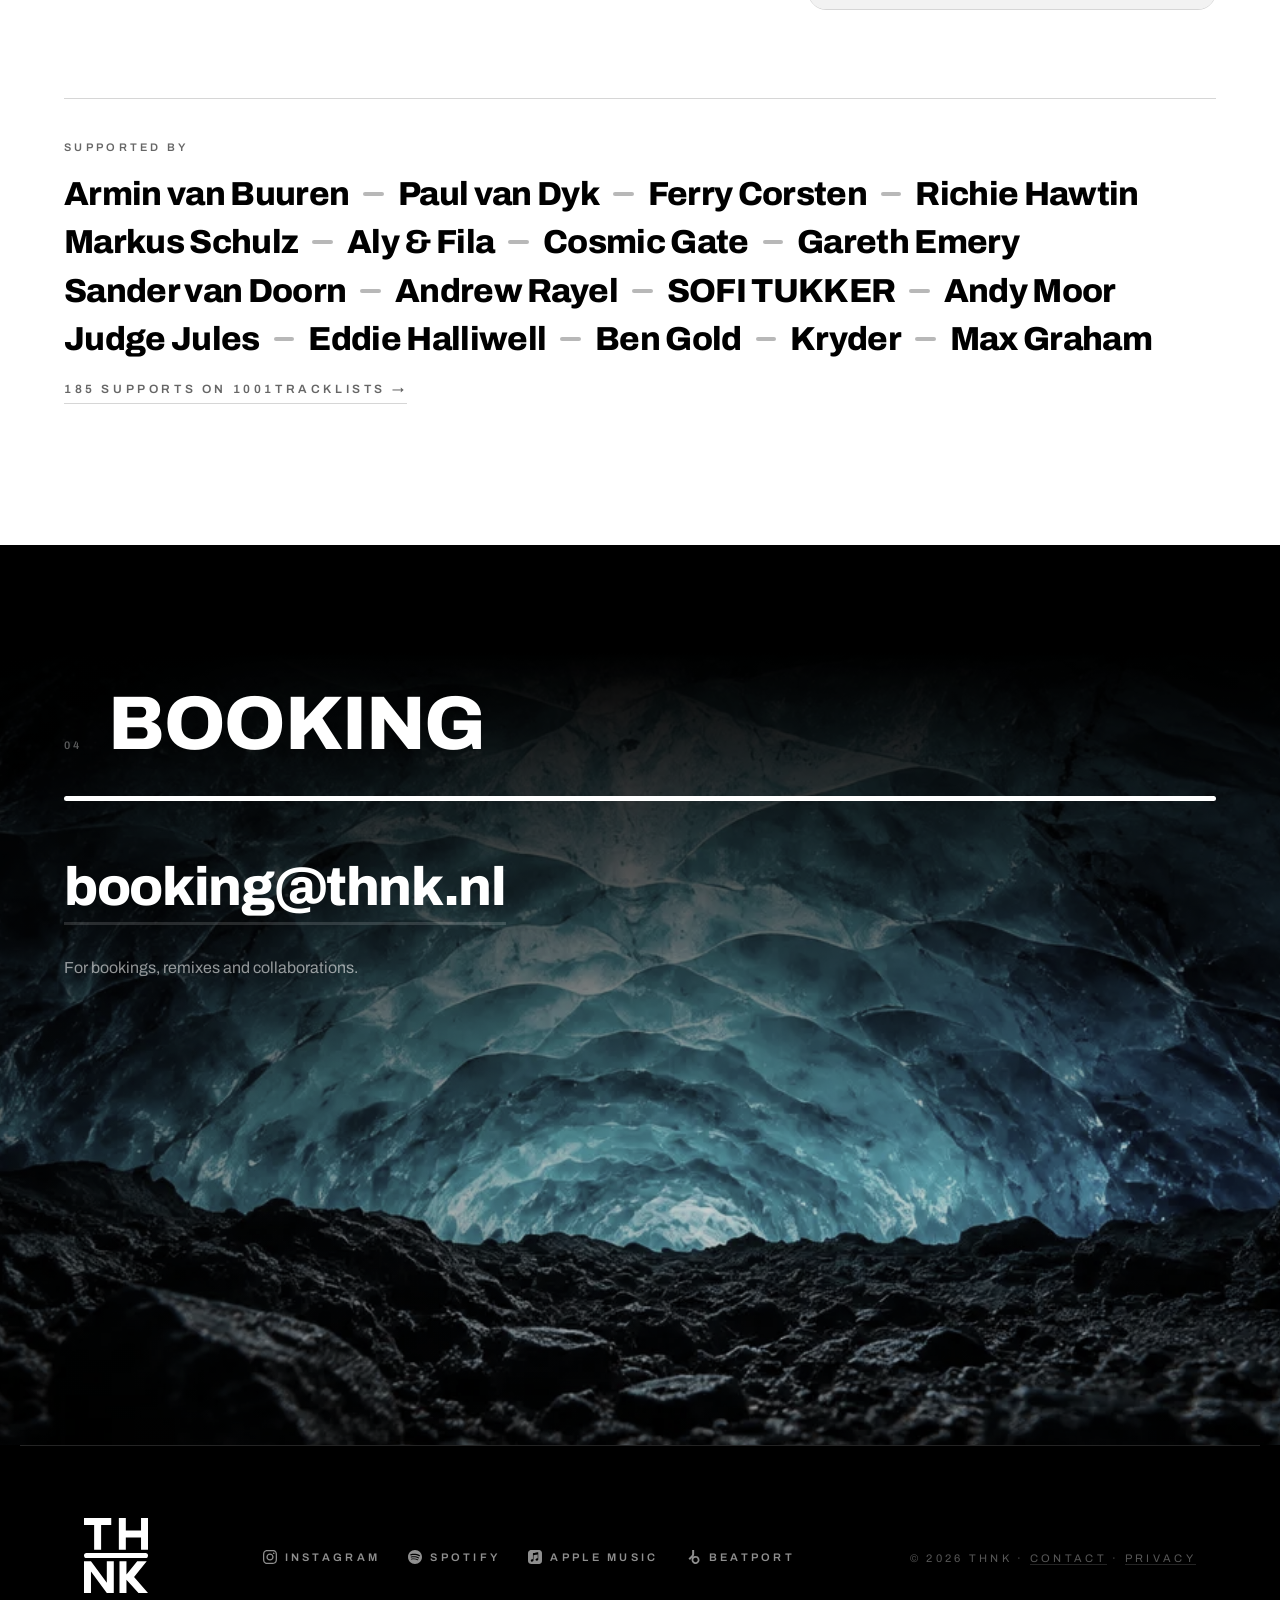
==== commit d8ee754a: "Snelheid en toegankelijkheid: naam voor hoeslinks, voorladen, lettertype niet blokkerend - de link o" ====
--- a/site/index.html
+++ b/site/index.html
@@ -23,7 +23,12 @@
 <!-- Voor de lancering vervangen door een zelfgehoste variant (zie README) -->
 <link rel="preconnect" href="https://fonts.googleapis.com">
 <link rel="preconnect" href="https://fonts.gstatic.com" crossorigin>
-<link href="https://fonts.googleapis.com/css2?family=Archivo:wght@400;500;600;800&display=swap" rel="stylesheet">
+<!-- Het lettertype houdt het tekenen van de pagina niet tegen: eerst laden,
+     daarna pas toepassen. Zonder JavaScript zorgt de noscript-regel ervoor
+     dat het alsnog komt. -->
+<link rel="preload" as="style" href="https://fonts.googleapis.com/css2?family=Archivo:wght@400;500;600;800&display=swap"
+      onload="this.rel='stylesheet'">
+<noscript><link rel="stylesheet" href="https://fonts.googleapis.com/css2?family=Archivo:wght@400;500;600;800&display=swap"></noscript>
 
 <!-- Het logo is het eerste wat je ziet: alvast ophalen -->
 <link rel="preload" as="image" href="assets/thnk-logo-wit.svg">
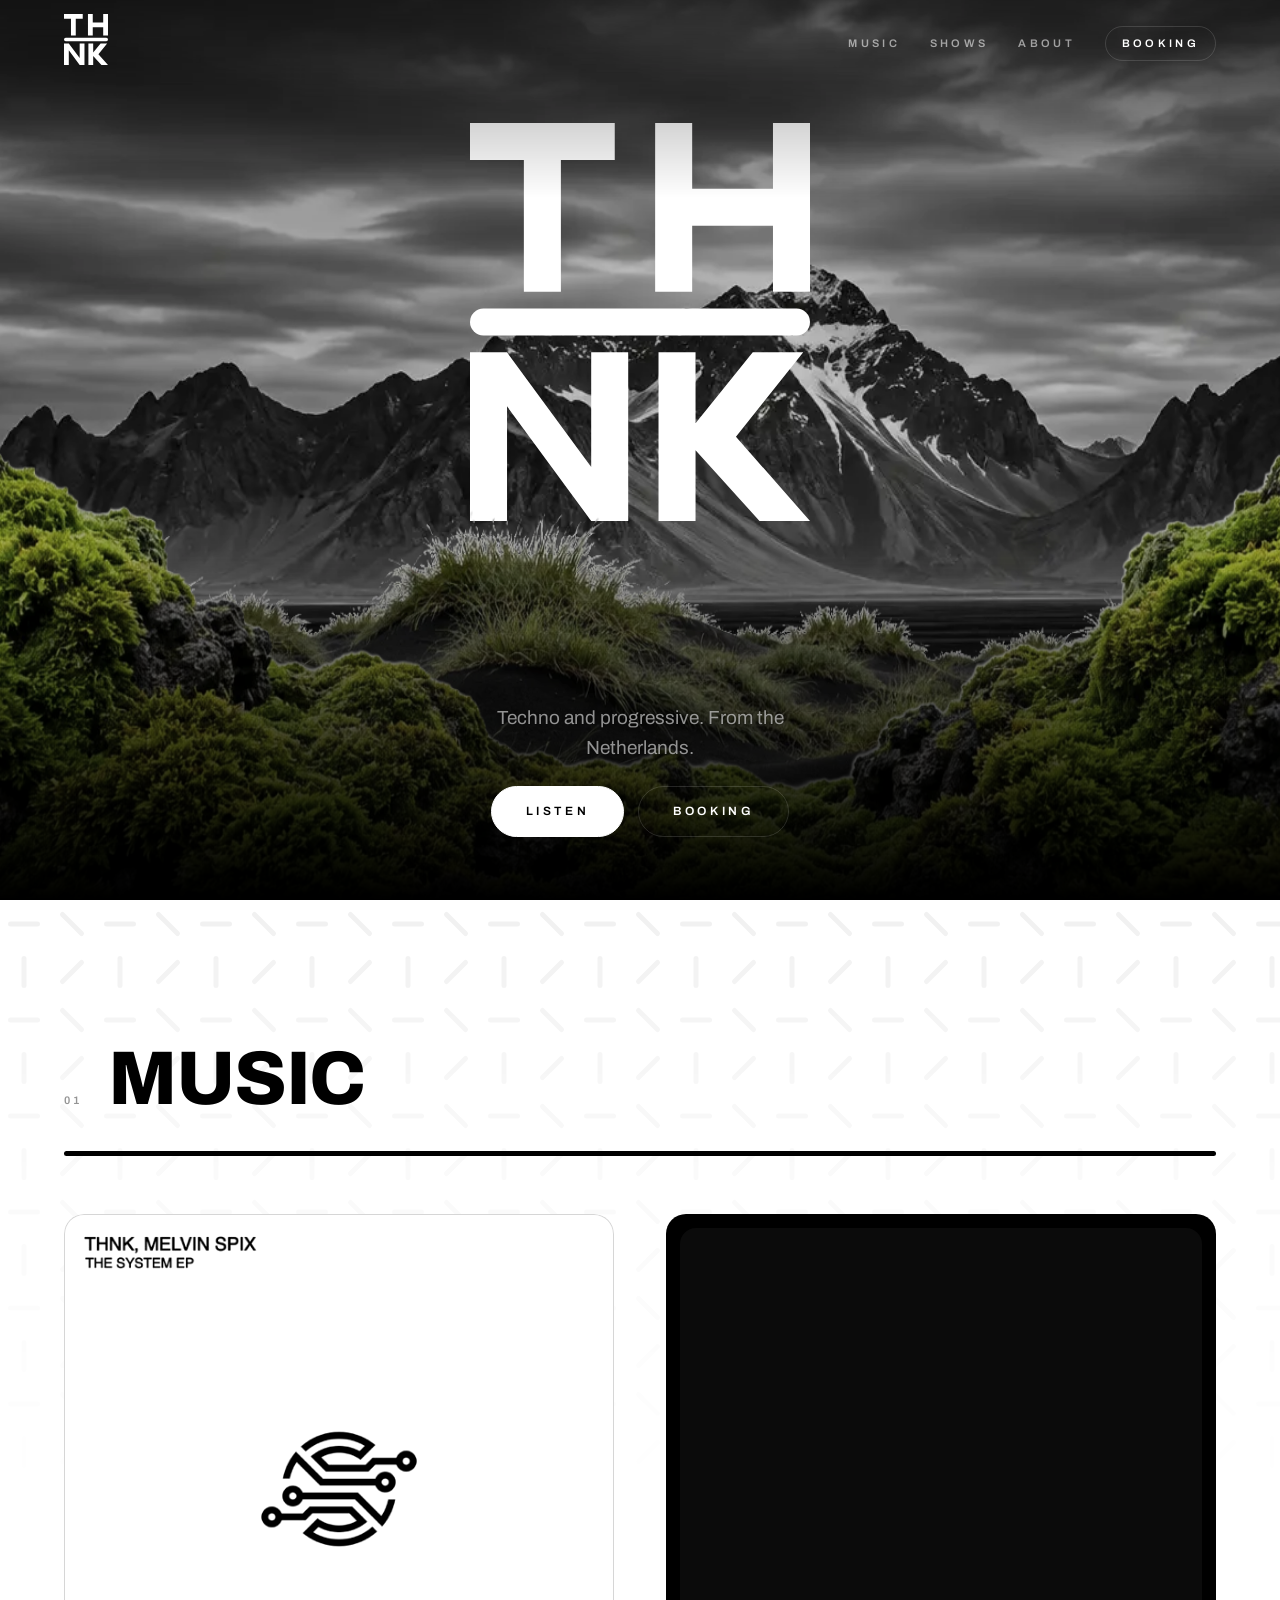
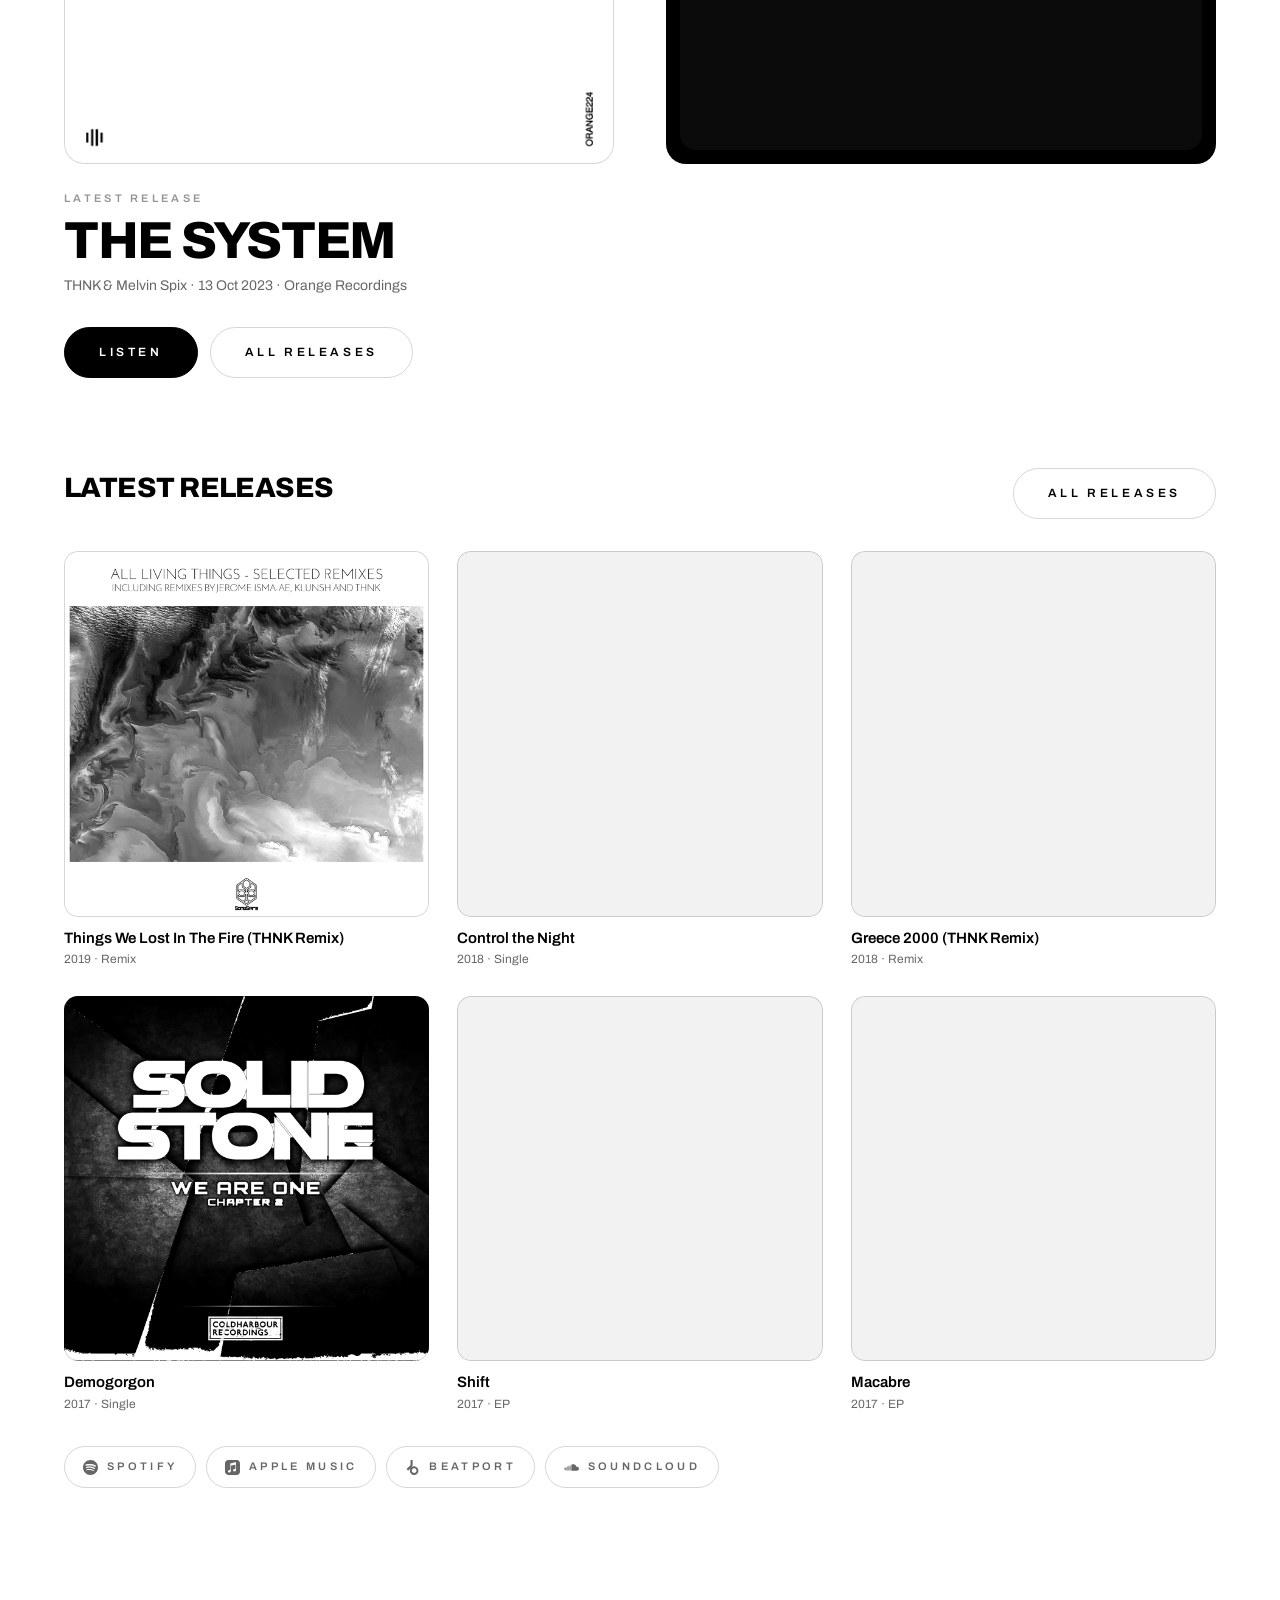
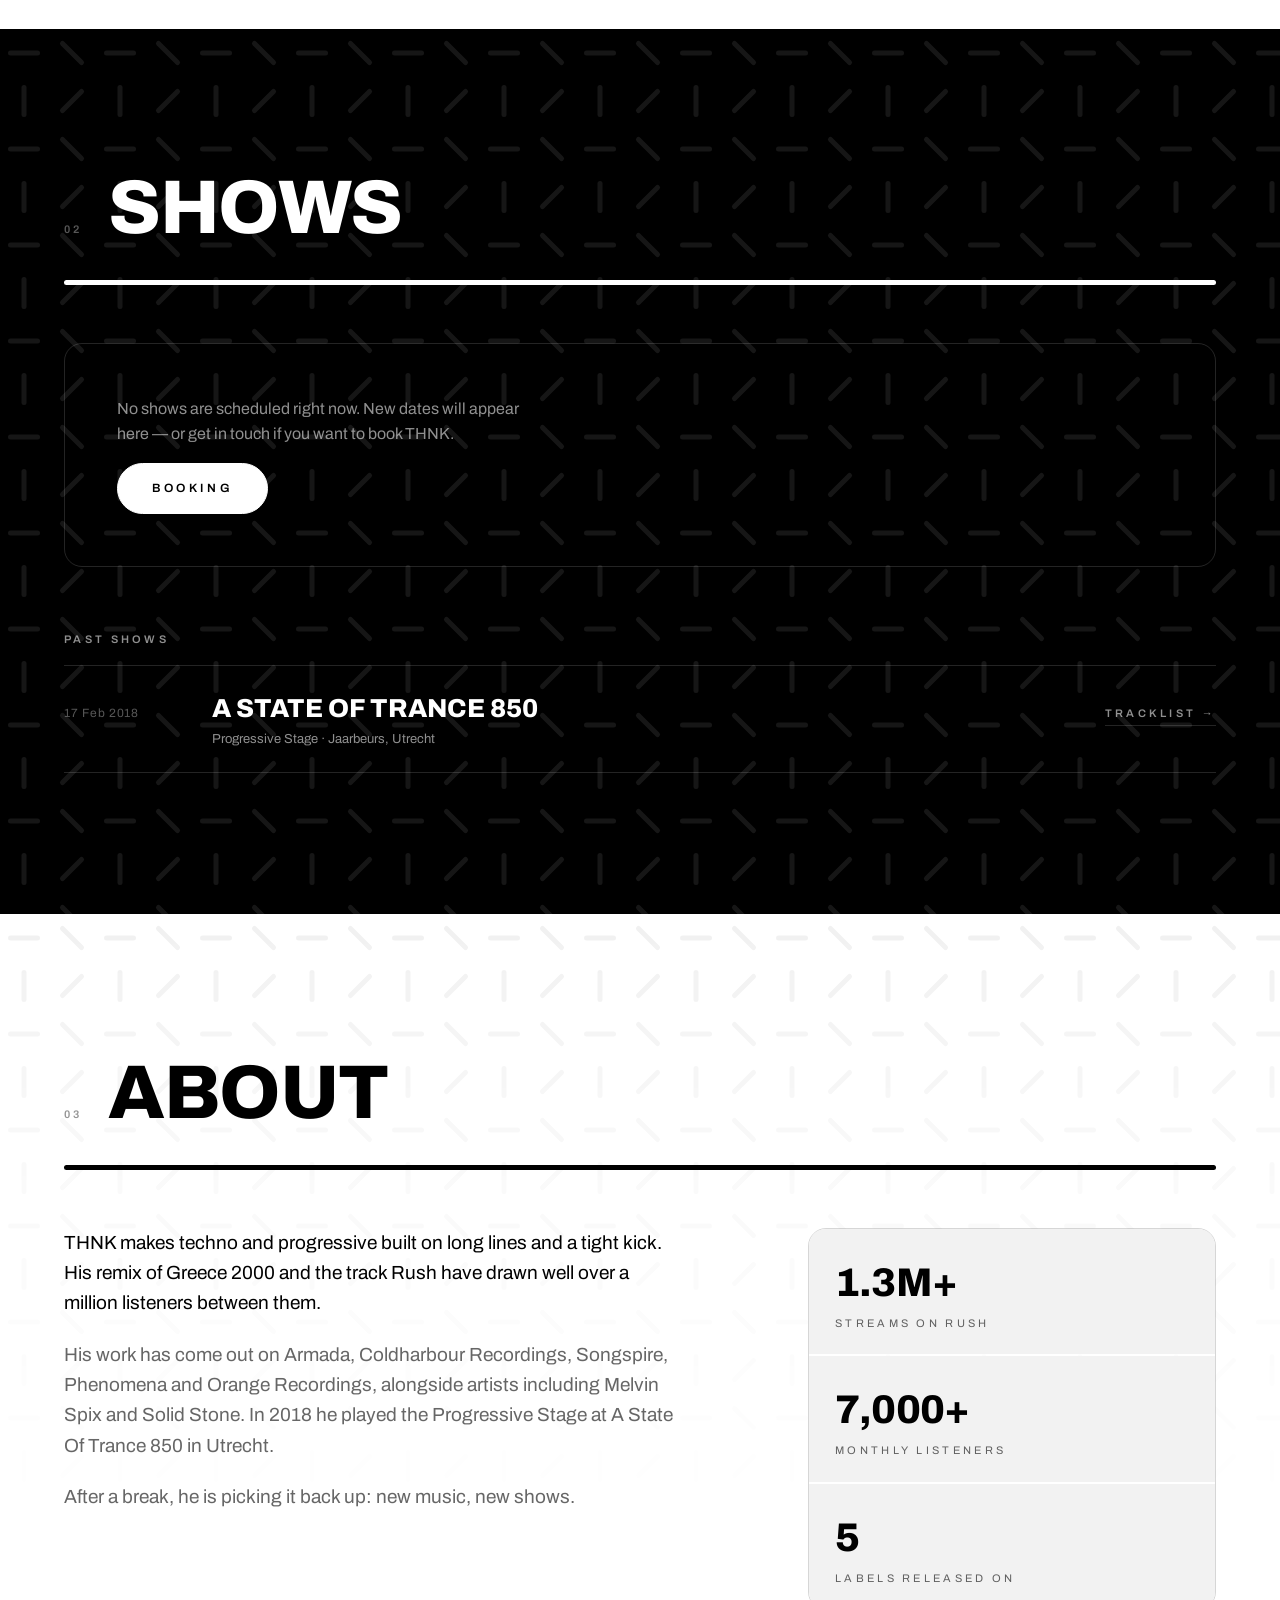
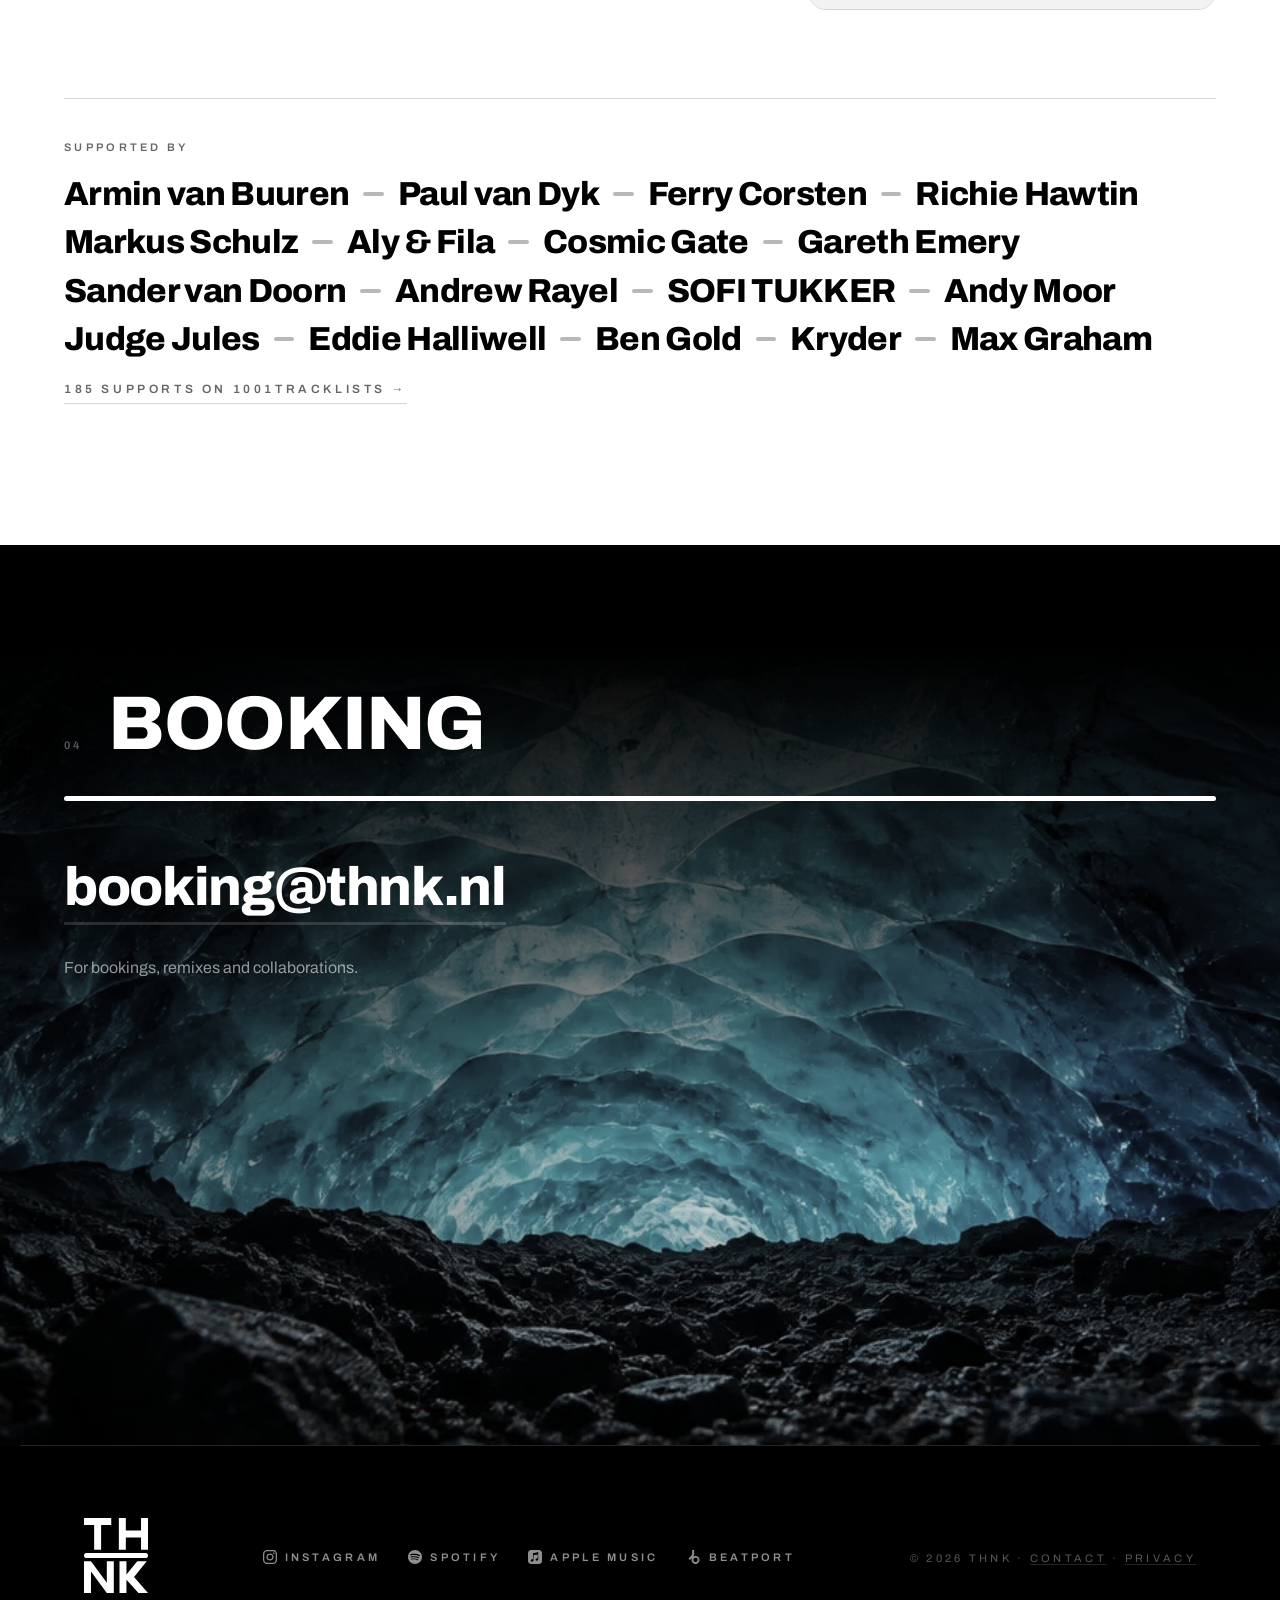
==== commit 9c58ac94: "Lettertype zelf hosten: sneller en geen verbinding met Google Archivo staat nu als woff2 in assets/f" ====
--- a/site/index.html
+++ b/site/index.html
@@ -20,18 +20,12 @@
 <link rel="icon" href="assets/favicon.png">
 <link rel="apple-touch-icon" href="assets/apple-touch-icon.png">
 
-<!-- Voor de lancering vervangen door een zelfgehoste variant (zie README) -->
-<link rel="preconnect" href="https://fonts.googleapis.com">
-<link rel="preconnect" href="https://fonts.gstatic.com" crossorigin>
-<!-- Het lettertype houdt het tekenen van de pagina niet tegen: eerst laden,
-     daarna pas toepassen. Zonder JavaScript zorgt de noscript-regel ervoor
-     dat het alsnog komt. -->
-<link rel="preload" as="style" href="https://fonts.googleapis.com/css2?family=Archivo:wght@400;500;600;800&display=swap"
-      onload="this.rel='stylesheet'">
-<noscript><link rel="stylesheet" href="https://fonts.googleapis.com/css2?family=Archivo:wght@400;500;600;800&display=swap"></noscript>
 
 <!-- Het logo is het eerste wat je ziet: alvast ophalen -->
 <link rel="preload" as="image" href="assets/thnk-logo-wit.svg">
+
+<!-- Zelf gehost lettertype: alvast ophalen -->
+<link rel="preload" as="font" type="font/woff2" href="assets/fonts/archivo-latin.woff2" crossorigin>
 
 <link rel="stylesheet" href="styles.css">
 </head>
--- a/site/styles.css
+++ b/site/styles.css
@@ -1,3 +1,25 @@
+/* Archivo, zelf gehost: geen verbinding met Google, en de pagina hoeft
+   niet op een extern bestand te wachten. Eén variabel bestand per subset
+   bevat alle gewichten (400-800). Bijwerken: zie README. */
+@font-face{
+  font-family:'Archivo';
+  font-style:normal;
+  font-weight:100 900;
+  font-stretch:100%;
+  font-display:swap;
+  src:url(assets/fonts/archivo-latin.woff2) format('woff2');
+  unicode-range:U+0000-00FF, U+0131, U+0152-0153, U+02BB-02BC, U+02C6, U+02DA, U+02DC, U+0304, U+0308, U+0329, U+2000-206F, U+20AC, U+2122, U+2191, U+2193, U+2212, U+2215, U+FEFF, U+FFFD;
+}
+@font-face{
+  font-family:'Archivo';
+  font-style:normal;
+  font-weight:100 900;
+  font-stretch:100%;
+  font-display:swap;
+  src:url(assets/fonts/archivo-latin-ext.woff2) format('woff2');
+  unicode-range:U+0100-02BA, U+02BD-02C5, U+02C7-02CC, U+02CE-02D7, U+02DD-02FF, U+0304, U+0308, U+0329, U+1D00-1DBF, U+1E00-1E9F, U+1EF2-1EFF, U+2020, U+20A0-20AB, U+20AD-20C0, U+2113, U+2C60-2C7F, U+A720-A7FF;
+}
+
 /* ==================================================================
    THNK — huisstijl van de site.
    Alle kleuren, maten en afstanden staan als variabele bovenaan.
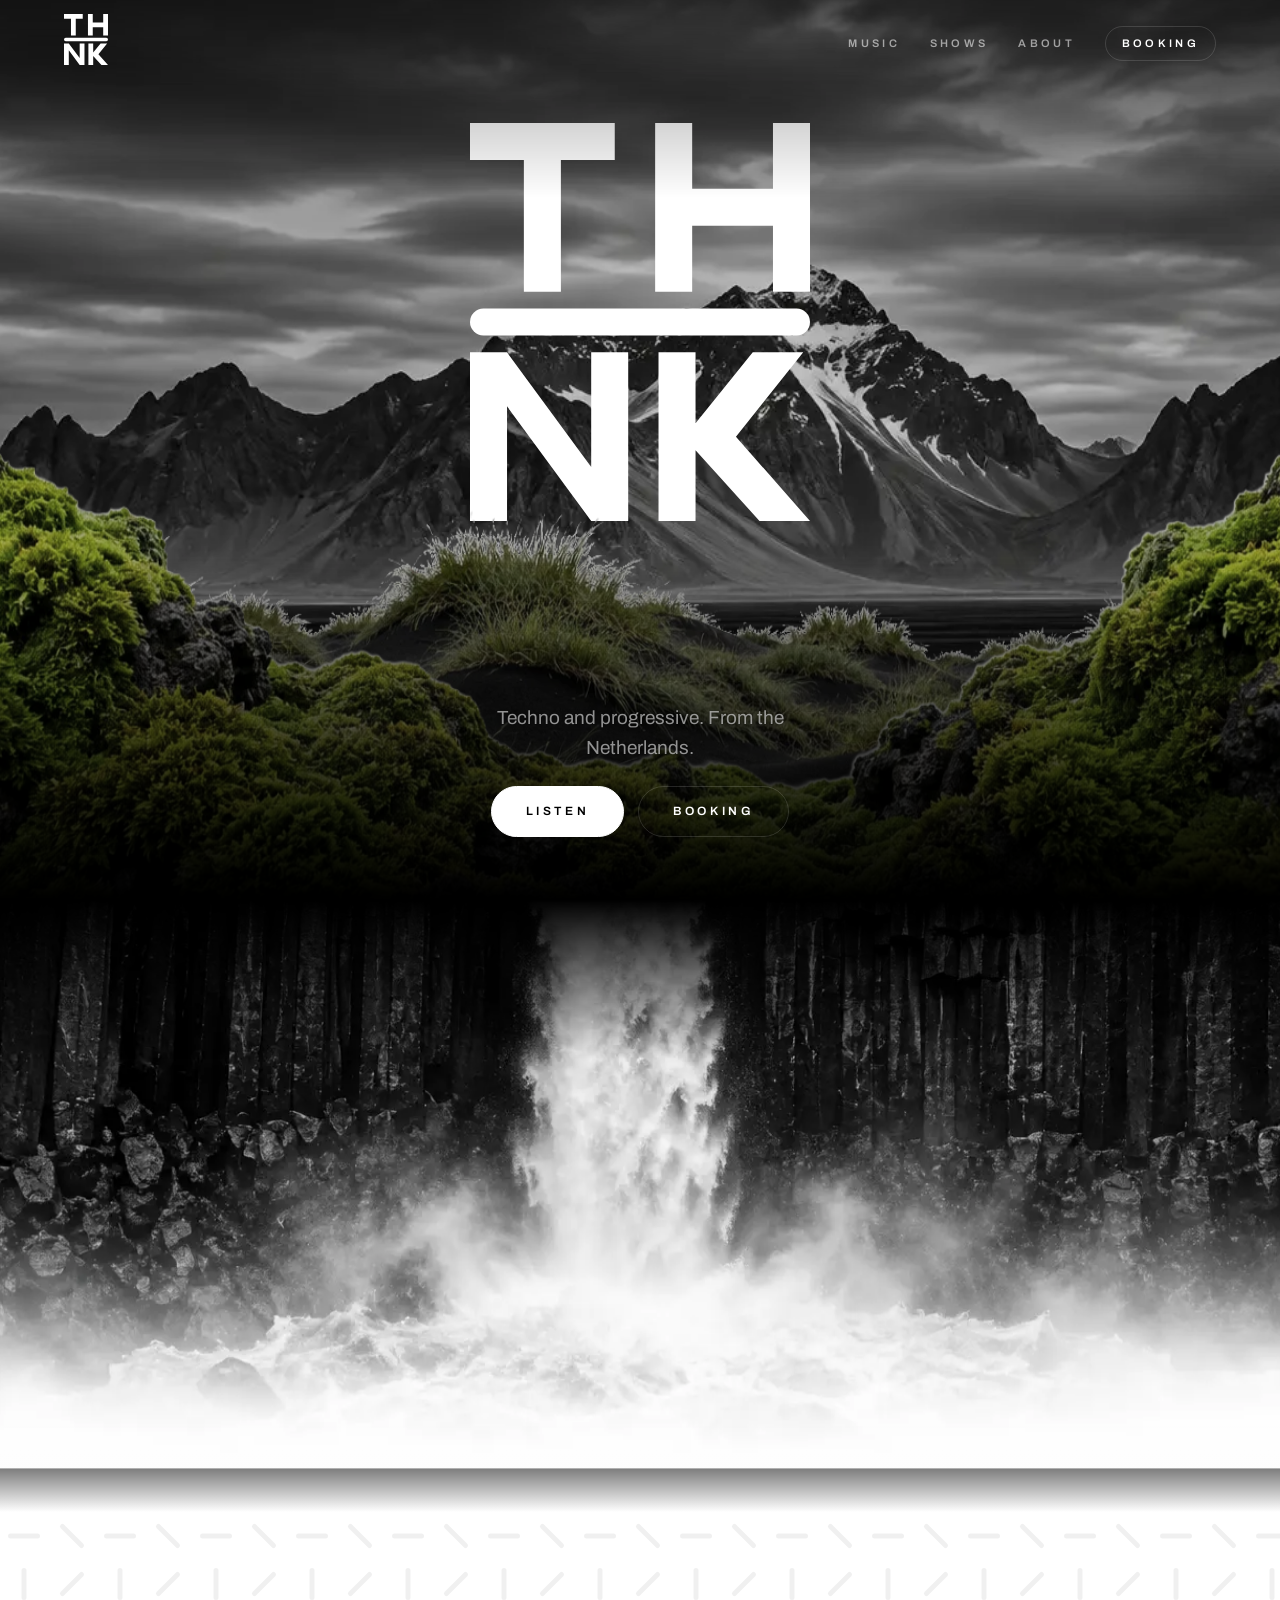
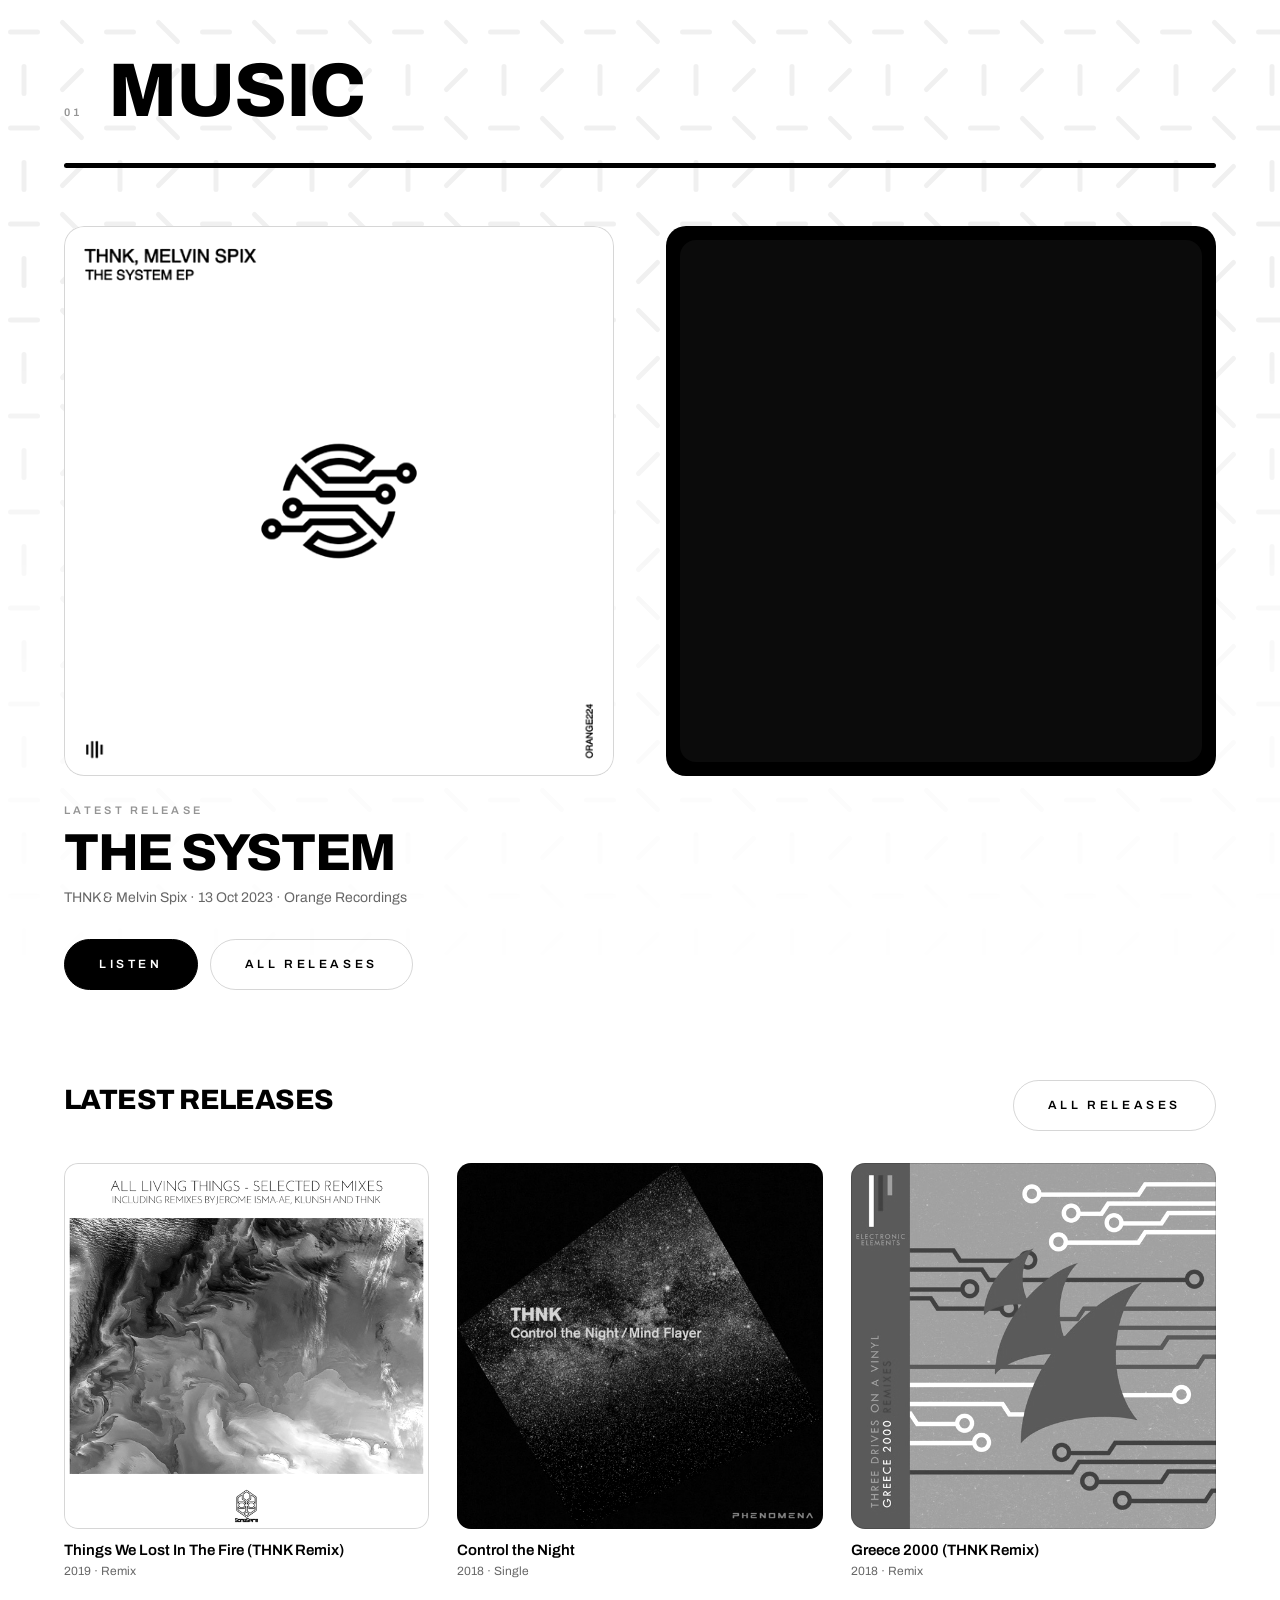
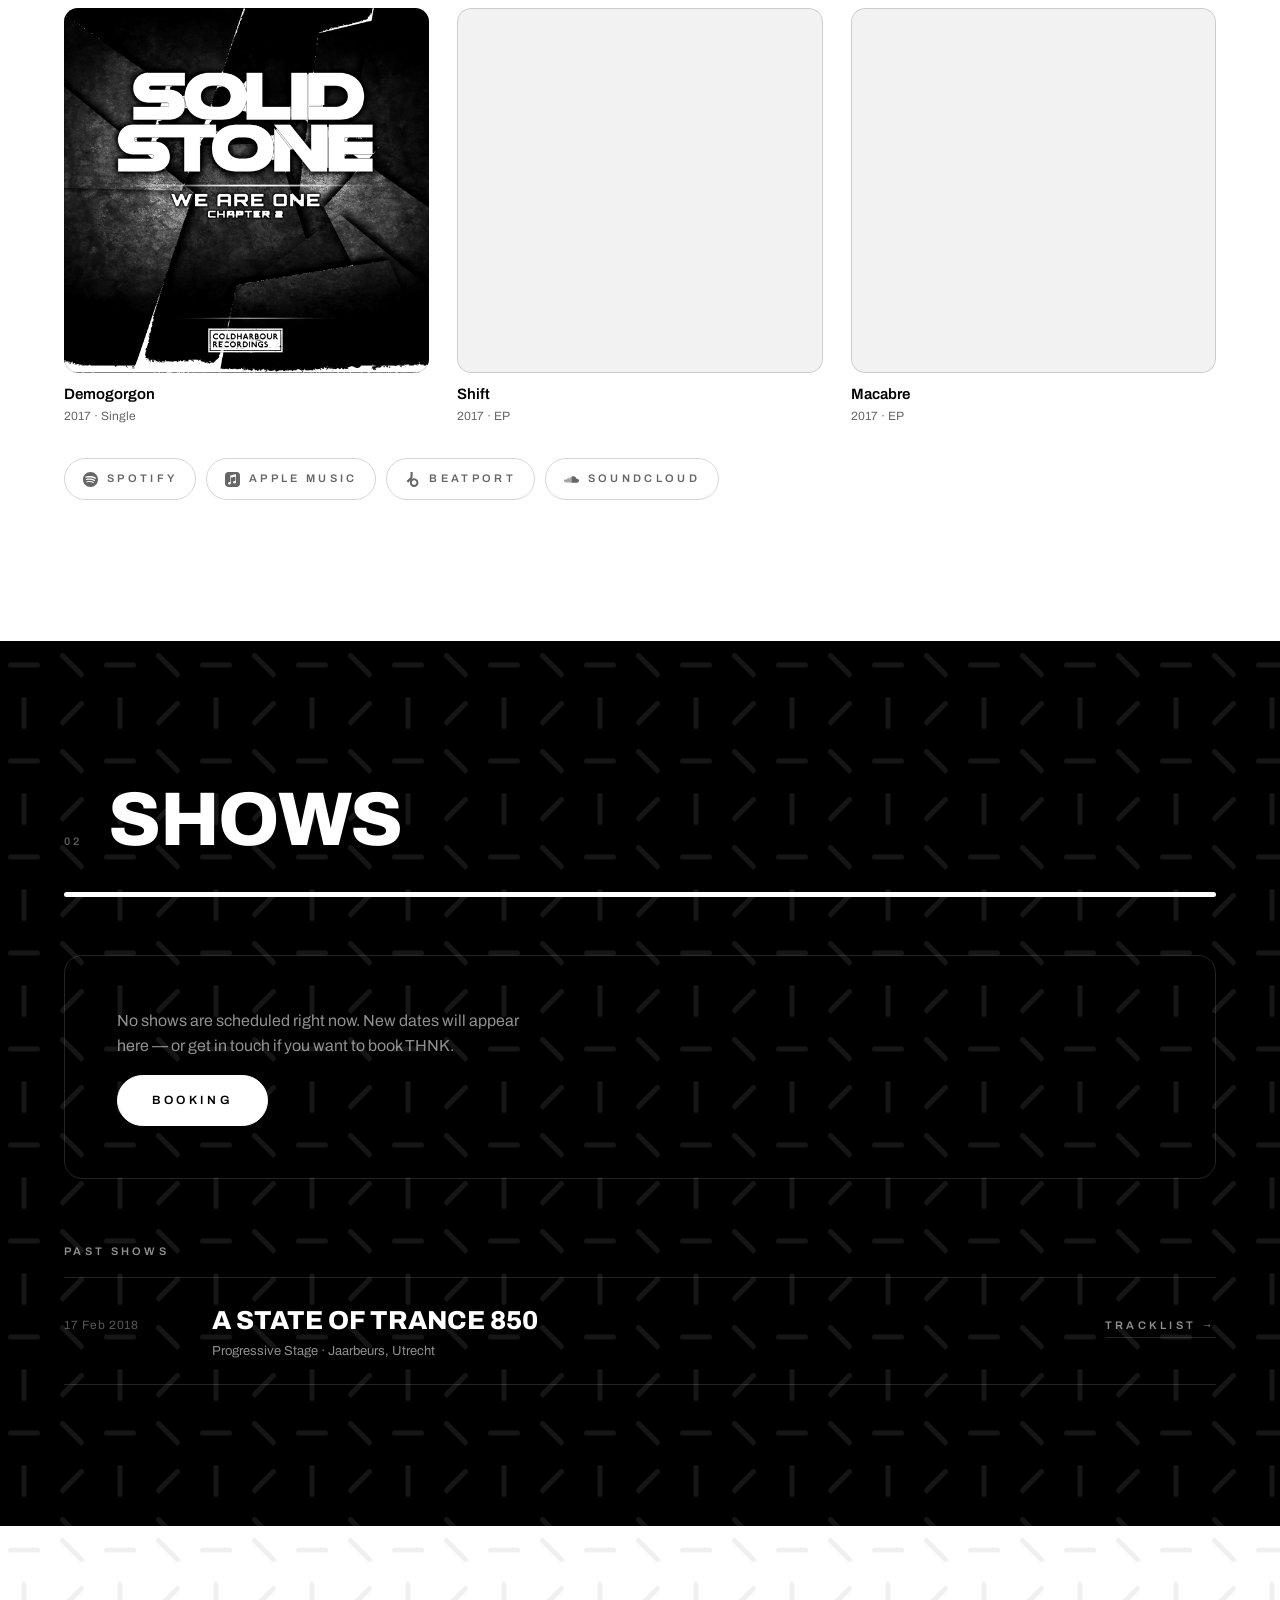
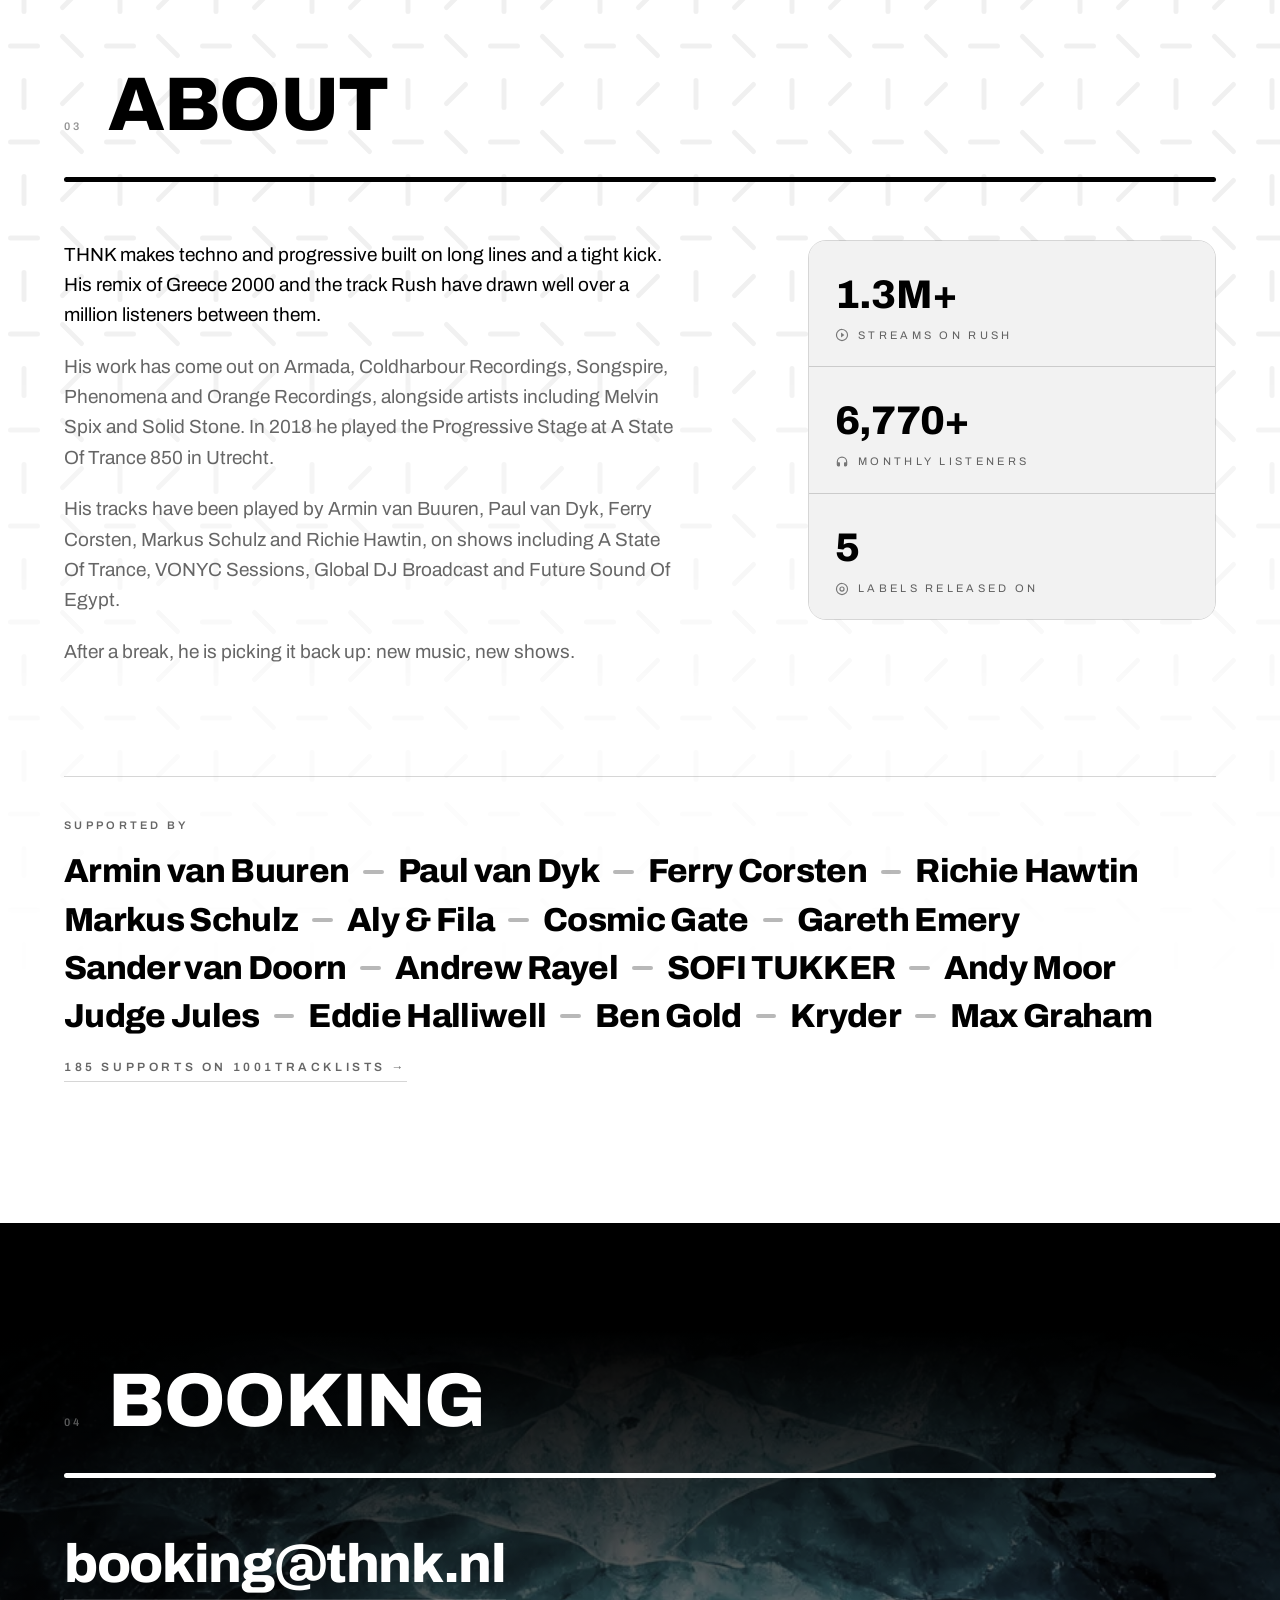
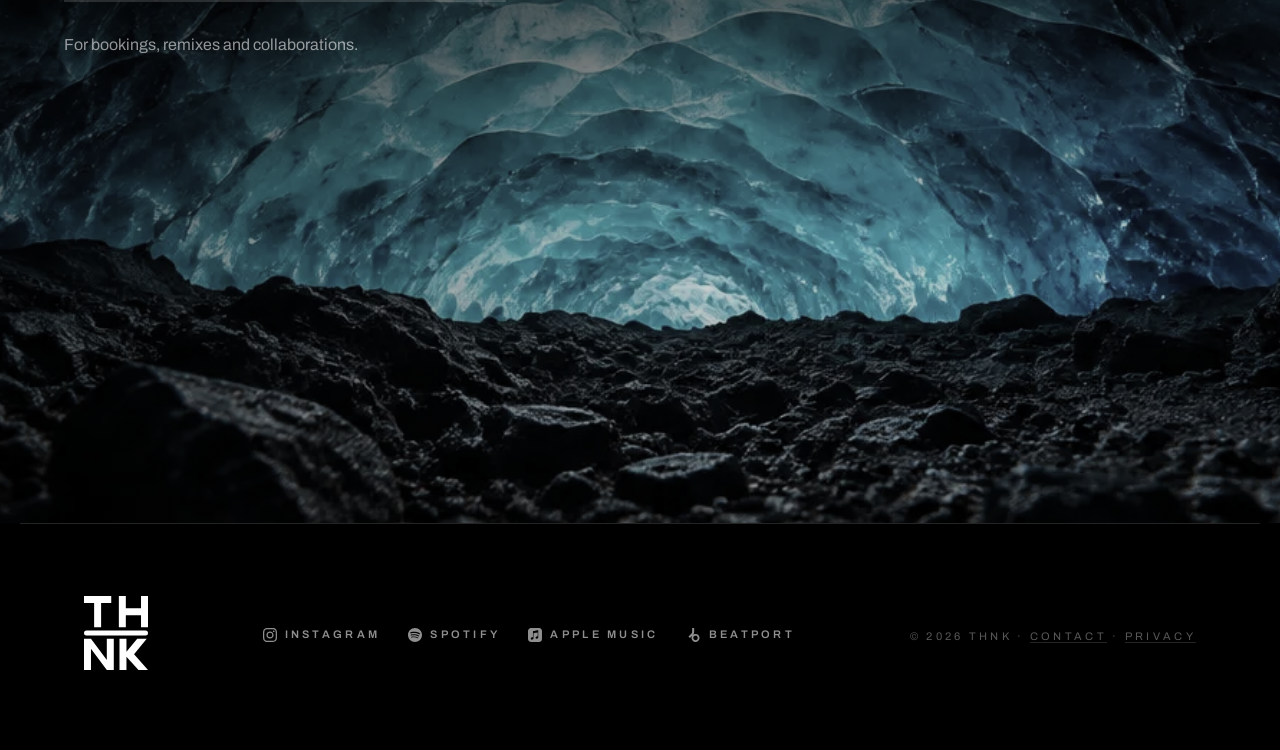
==== commit 651e385f: "Waterval tussen hero en Music Een band met basaltkolommen en een waterval: bovenin loopt het in het " ====
--- a/site/index.html
+++ b/site/index.html
@@ -65,6 +65,11 @@
       </div>
     </div>
   </section>
+
+  <!-- Overgang hero → Music: een waterval tussen basaltkolommen. Bovenin
+       zwart gesteente (sluit aan op de hero), onderin wit schuim dat
+       overgaat in de witte Music-sectie. -->
+  <div class="flow" id="flow" aria-hidden="true"><div class="flow__img"></div></div>
 
   <!-- Secties wisselen om: zwart, wit, zwart, wit. De klasse is-light
        keert alle kleurvariabelen binnen die sectie om. -->
--- a/site/styles.css
+++ b/site/styles.css
@@ -225,6 +225,51 @@
 }
 
 /* ---------------------------------------------------------------- *
+   Overgang hero → Music: de waterval
+   ---------------------------------------------------------------- *
+   Een band tussen de twee secties: bovenin zwarte basaltkolommen, die
+   naadloos aansluiten op de donkere onderkant van de hero, en onderin
+   wit schuim dat doorloopt in de witte Music-sectie. Geen scrolltruc,
+   gewoon beeld — dus niets dat kan haperen of verspringen.            */
+.flow{
+  position:relative; overflow:hidden;
+  height:clamp(380px, 68vh, 760px);
+  background:#000;
+}
+/* Het beeld is groter dan de band, zodat het kan meebewegen met de muis
+   en het scrollen zonder dat er een rand in beeld komt (hero.js). */
+.flow__img{
+  position:absolute; inset:-7% -5%;
+  background:url(assets/hero/ice-fall.webp) center bottom / cover no-repeat;
+  will-change:transform;
+}
+/* Touchscreens: hetzelfde meebewegen, maar door de browser zelf gedaan —
+   dat loopt gelijk met het scrollen en hapert niet. */
+@supports (animation-timeline: view()){
+  @media (hover:none), (pointer:coarse){
+    @media (prefers-reduced-motion:no-preference){
+      .flow__img{
+        will-change:auto;
+        animation:flow-drift linear both;
+        animation-timeline:view();
+      }
+    }
+  }
+}
+@keyframes flow-drift{
+  from{ transform:translate3d(0, 4%, 0) }
+  to  { transform:translate3d(0, -4%, 0) }
+}
+/* Bovenaan naar zwart (de hero), onderaan naar wit (Music): zo zie je
+   nergens een rand van de foto. */
+.flow::after{
+  content:''; position:absolute; inset:0;
+  background:
+    linear-gradient(to bottom, #000 0, rgba(0,0,0,0) 26%),
+    linear-gradient(to top, #fff 0, rgba(255,255,255,0) 14%);
+}
+
+/* ---------------------------------------------------------------- *
    Achtergrondpatroon — het liggende streepje uit het logo in vier
    standen. Kleur volgt de sectie, dus op wit wordt het vanzelf zwart.
    ---------------------------------------------------------------- */
@@ -237,10 +282,10 @@
      lengte, zo verdwijnt het patroon overal na hetzelfde stuk. Het vlak is
      ook maar zo hoog als het zichtbare deel: een gemaskeerd vlak over een
      hele (lange) sectie is op telefoons te groot en gaat flikkeren. */
-  height:640px; bottom:auto;
+  height:1100px; bottom:auto;
   opacity:.055;
-  -webkit-mask-image:linear-gradient(to bottom, #000 0, rgba(0,0,0,.4) 260px, transparent 640px);
-          mask-image:linear-gradient(to bottom, #000 0, rgba(0,0,0,.4) 260px, transparent 640px);
+  -webkit-mask-image:linear-gradient(to bottom, #000 0, #000 380px, rgba(0,0,0,.45) 700px, transparent 1100px);
+          mask-image:linear-gradient(to bottom, #000 0, #000 380px, rgba(0,0,0,.45) 700px, transparent 1100px);
 }
 .hero__logo{ width:min(52vw, 340px) }
 .hero__logo img{ width:100%; height:auto }
@@ -462,10 +507,18 @@
 .about__text p{ margin:0 0 1.1em; font-size:clamp(16px,1.7vw,19px); max-width:56ch; color:var(--muted) }
 .about__text p:first-child{ color:var(--fg) }
 
-.stats{ display:grid; gap:2px; border:1px solid var(--line); border-radius:18px; overflow:hidden }
+/* Geen spleet tussen de vakjes: daar scheen de achtergrond (met het
+   streepjespatroon) doorheen, waardoor de ene scheiding streepjes werden
+   en de andere een doorlopende lijn. Nu een echte lijn. */
+.stats{ display:grid; border:1px solid var(--line); border-radius:18px; overflow:hidden }
 .stat{ padding:22px 26px; background:var(--bg-soft) }
+.stat + .stat{ border-top:1px solid var(--line) }
 .stat__value{ font-size:clamp(26px,3.4vw,40px); font-weight:800; letter-spacing:-.02em; font-variant-numeric:tabular-nums }
-.stat__label{ font-size:11px; text-transform:uppercase; letter-spacing:var(--track); color:var(--muted) }
+.stat__label{
+  display:flex; align-items:center; gap:9px;
+  font-size:11px; text-transform:uppercase; letter-spacing:var(--track); color:var(--muted);
+}
+.stat__icon{ width:14px; height:14px; flex:0 0 auto; opacity:.85 }
 
 .about__photo img{ width:100%; height:auto; display:block; border-radius:18px }
 
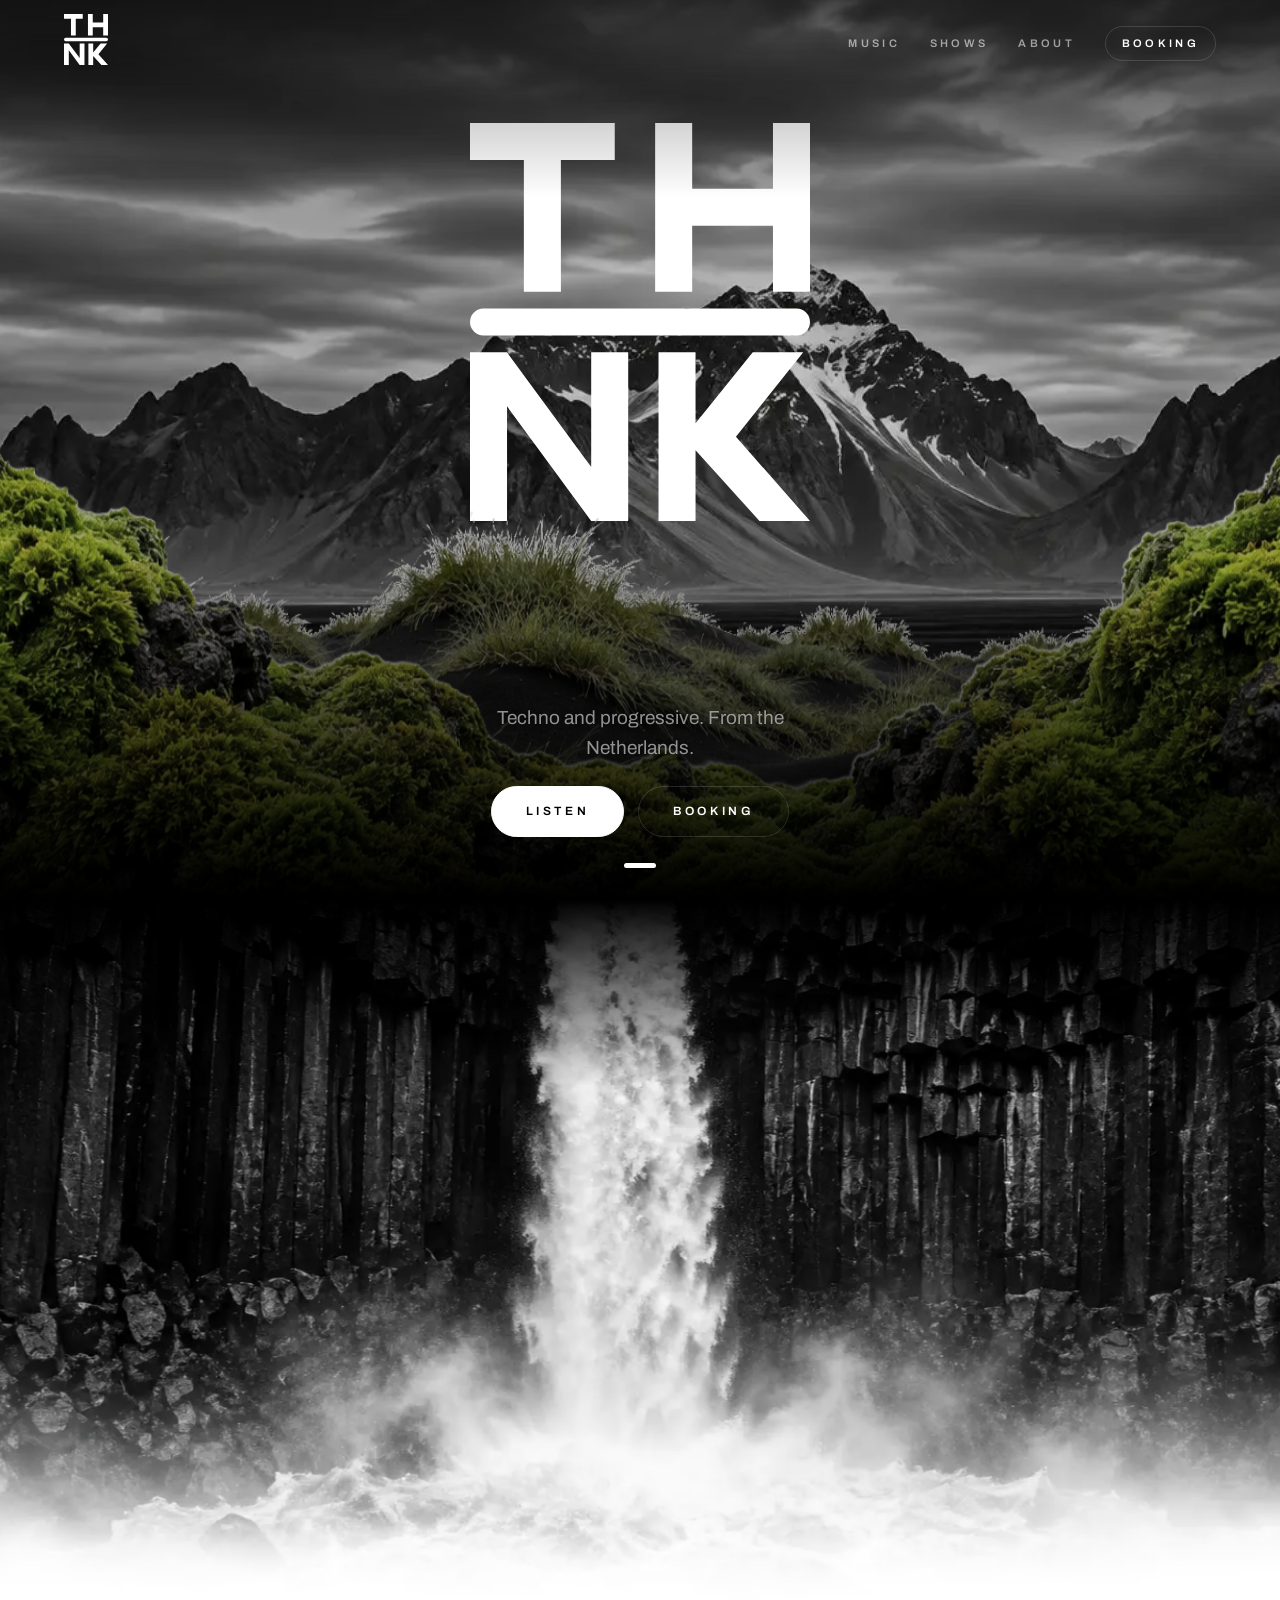
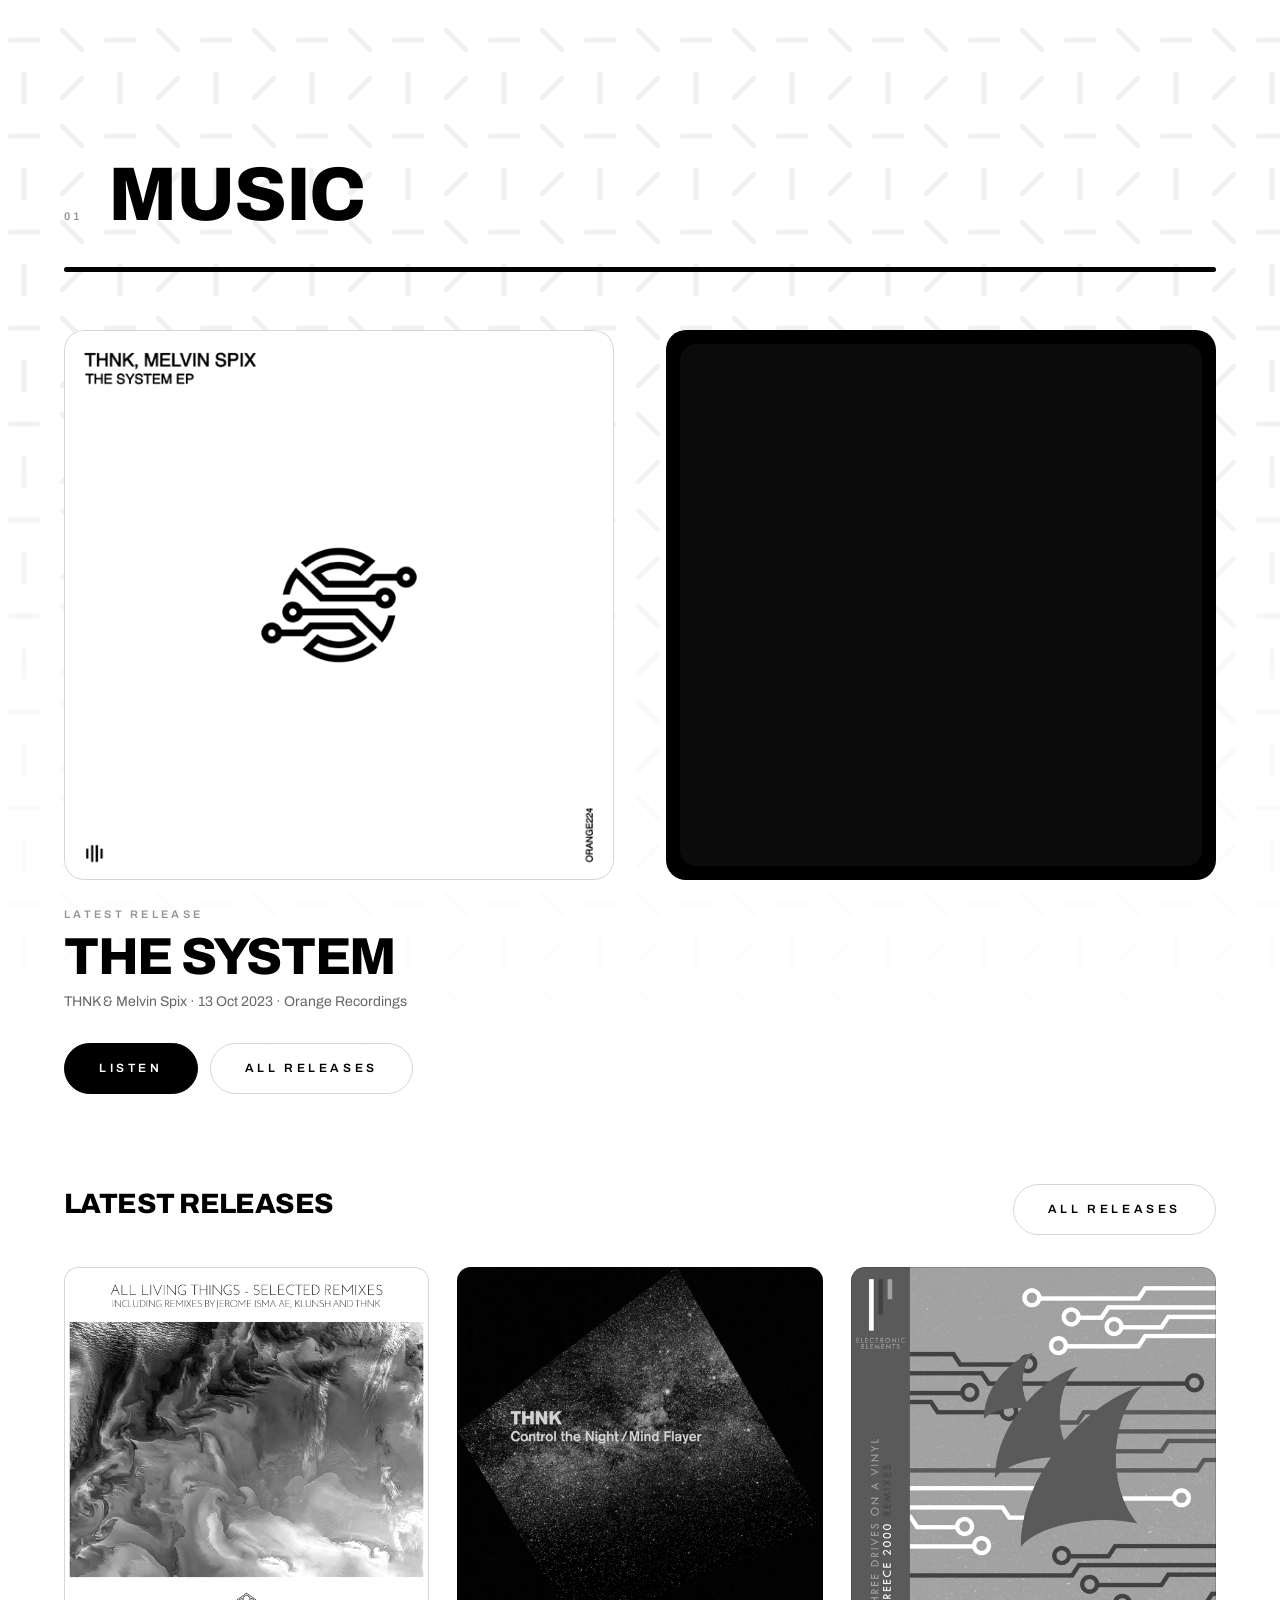
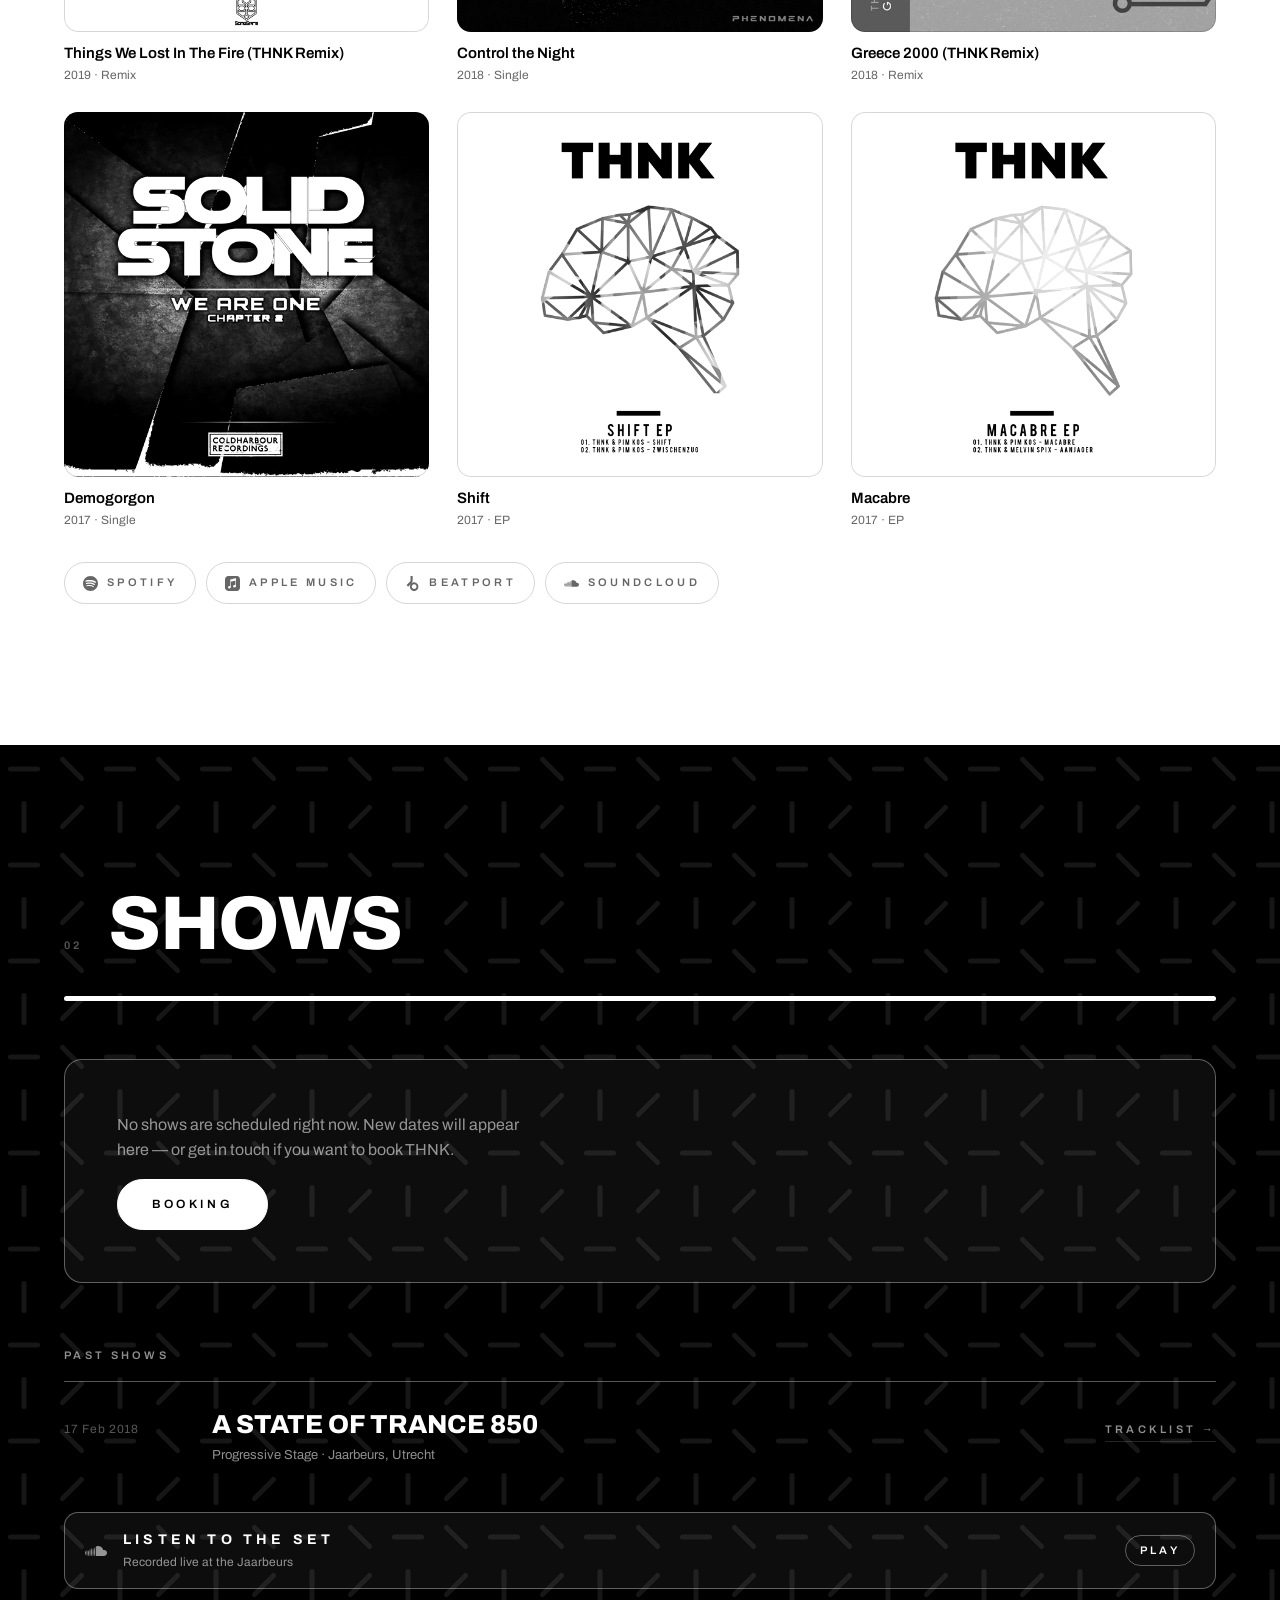
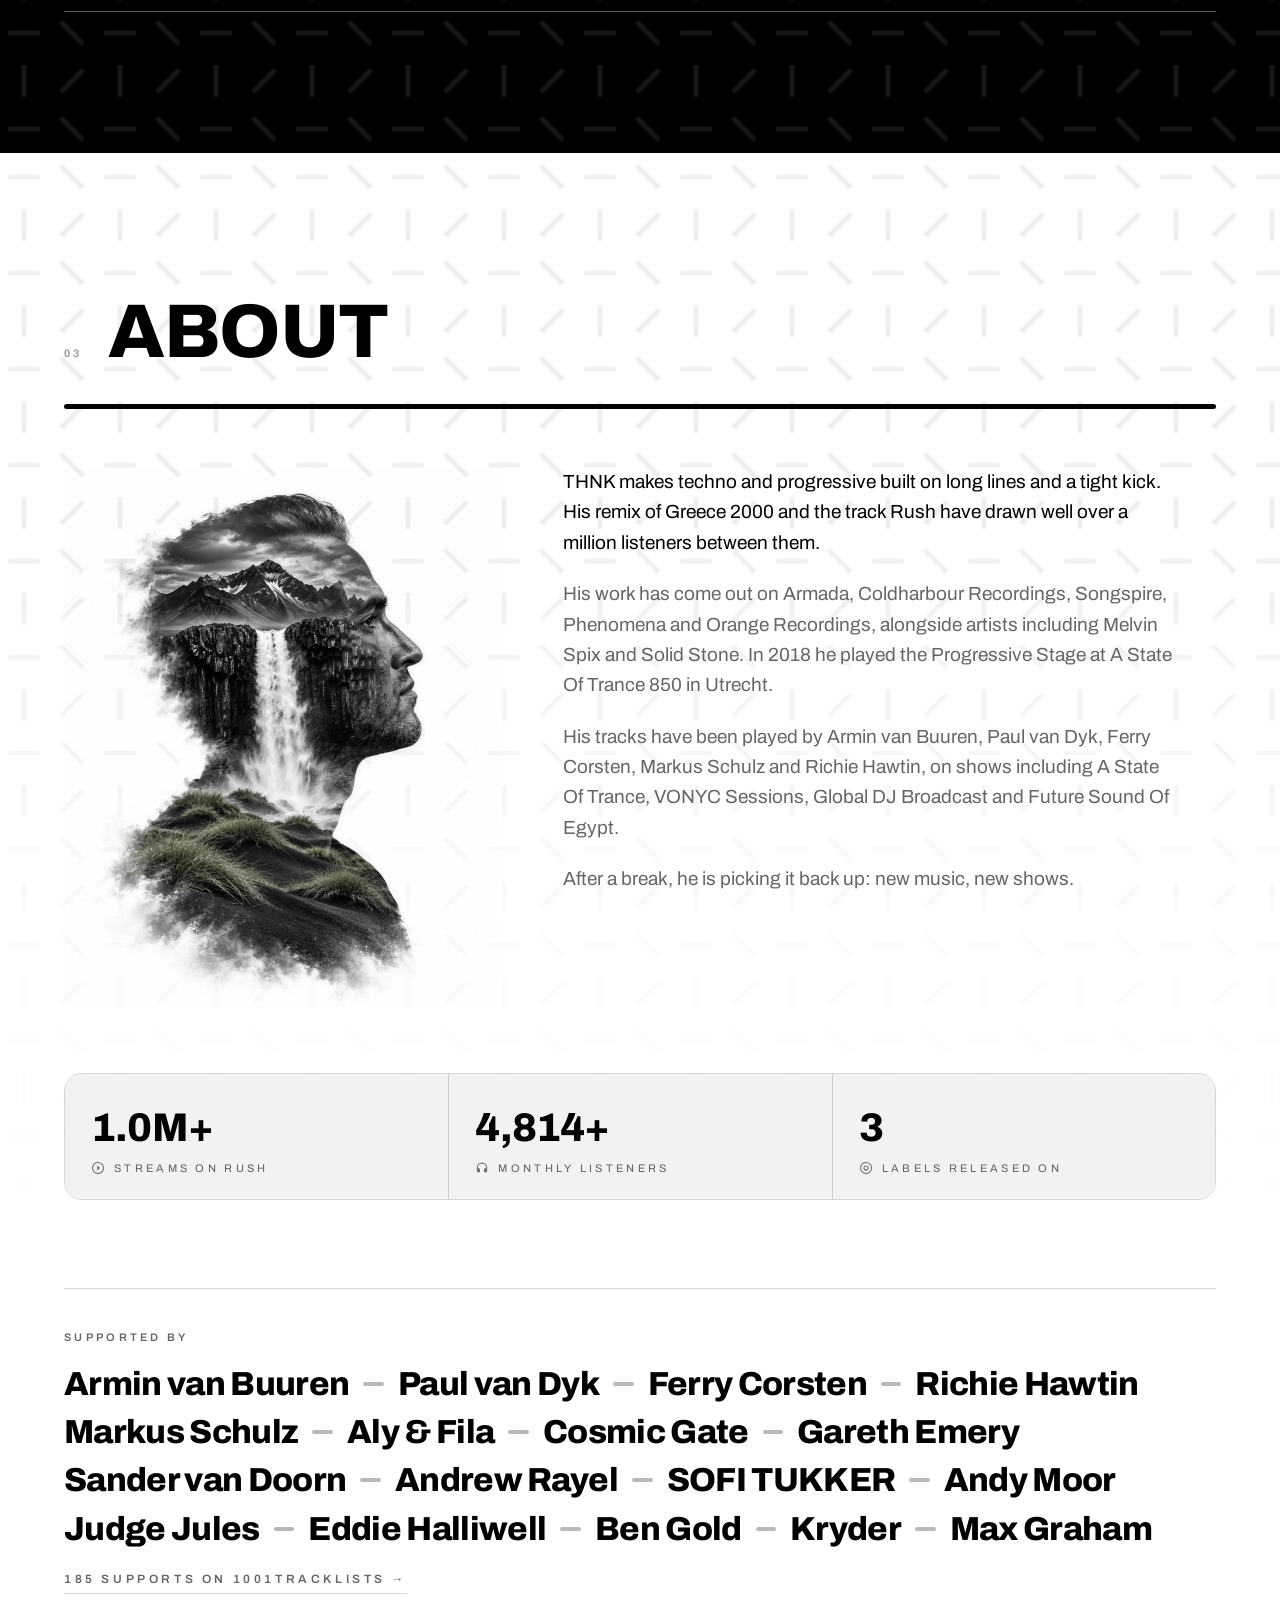
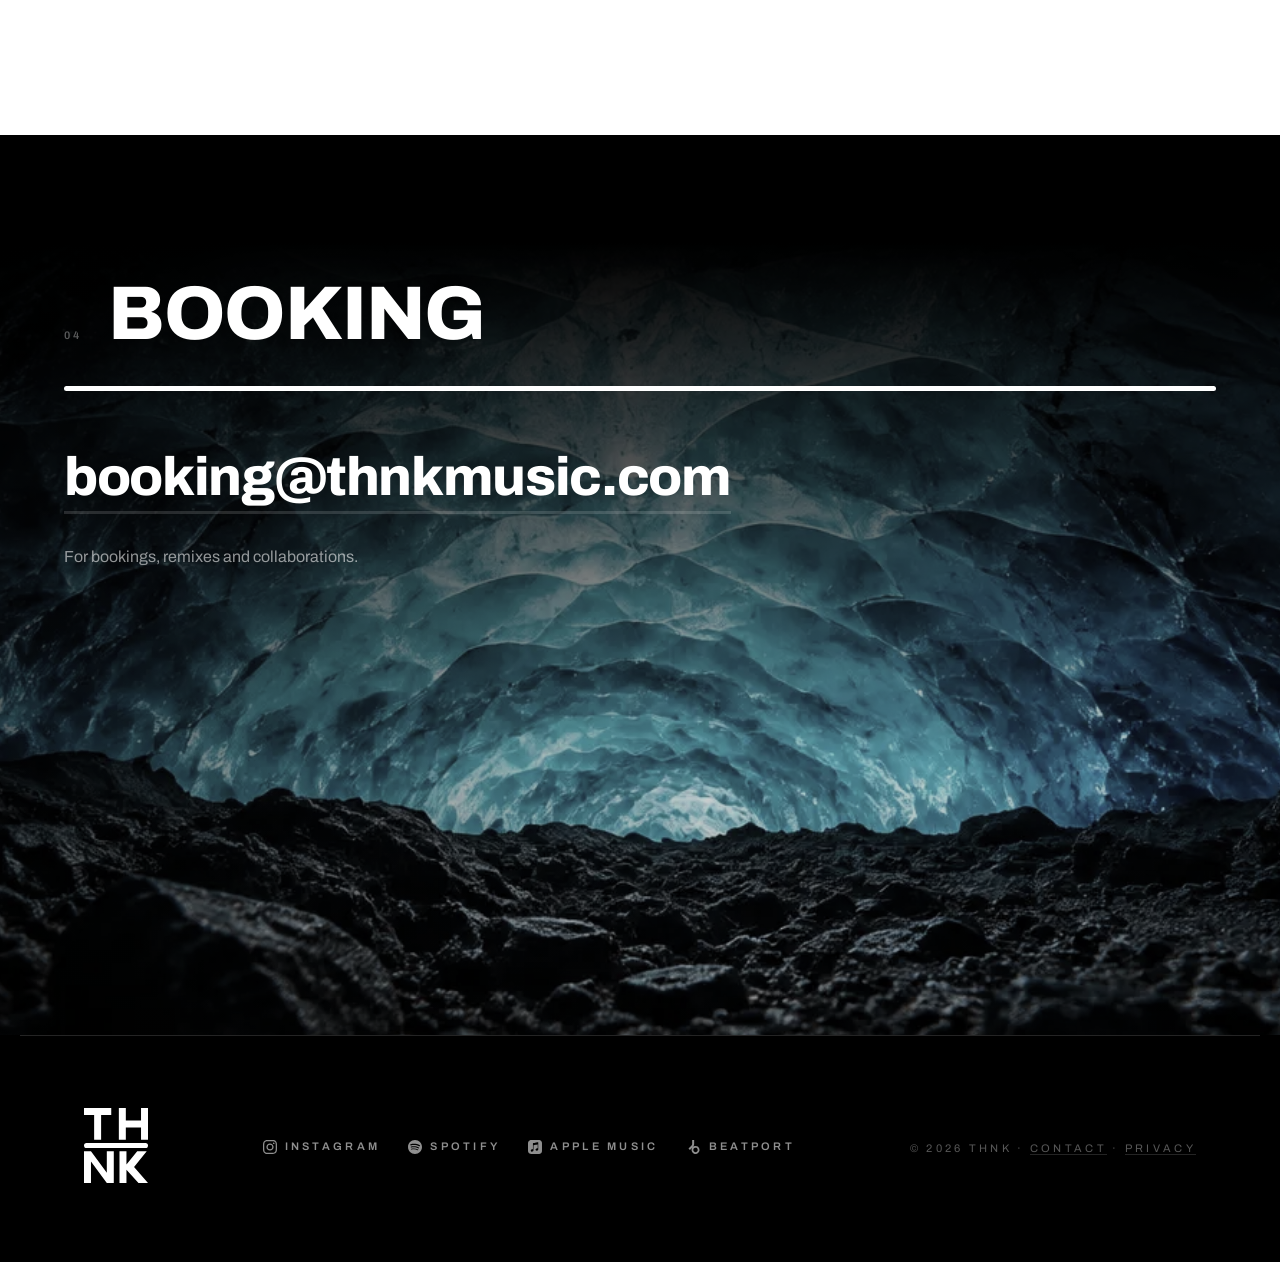
==== commit 5049a1a0: "Hero krijgt een scrollteken; Shows duidelijker omkaderd Onder de hero zakt het streepje uit het logo" ====
--- a/site/index.html
+++ b/site/index.html
@@ -64,6 +64,12 @@
         <a class="btn" href="#booking">Booking</a>
       </div>
     </div>
+    <!-- Het streepje uit het logo zakt en lost op: er is meer onder de
+         hero. Het is een link, dus klikken brengt je er ook. Zodra je
+         scrolt verdwijnt het (hero.js). -->
+    <a class="scroll" href="#music" aria-label="Scroll to the music">
+      <span class="scroll__pill" aria-hidden="true"></span>
+    </a>
   </section>
 
   <!-- Overgang hero → Music: een waterval tussen basaltkolommen. Bovenin
--- a/site/styles.css
+++ b/site/styles.css
@@ -33,6 +33,11 @@
   --muted:   rgba(255,255,255,.56);
   --faint:   rgba(255,255,255,.34);
   --line:    rgba(255,255,255,.14);
+  /* Sterkere lijn en zachte vulling voor blokken die op zichzelf staan:
+     de lege agenda, de knop met de opname. Met alleen --line vielen die
+     weg tegen de achtergrond. */
+  --line-up: rgba(255,255,255,.34);
+  --fill:    rgba(255,255,255,.05);
 
   --font: "Archivo", "Helvetica Neue", Arial, sans-serif;
 
@@ -189,6 +194,31 @@
   text-align:center; padding:0 var(--pad);
 }
 .hero__front .hero__tagline{ text-shadow:0 1px 16px rgba(0,0,0,.95), 0 0 2px rgba(0,0,0,.6) }
+
+/* Scrollteken: het streepje uit het logo zakt en lost op. Klein en stil —
+   het mag de knoppen erboven niet beconcurreren. Het is een echte link
+   naar Music, dus klikken werkt ook. Zodra je scrolt vervaagt het
+   (hero.js zet .is-gone). */
+.scroll{
+  position:absolute; left:50%; bottom:18px; z-index:10;
+  width:52px; height:34px; margin-left:-26px;
+  display:grid; place-items:center;
+  transition:opacity .4s ease;
+}
+.scroll__pill{
+  width:32px; height:5px; border-radius:2.5px; background:#fff;
+  box-shadow:0 1px 10px rgba(0,0,0,.6);
+  animation:scroll-zak 2s cubic-bezier(.4,0,.2,1) infinite;
+}
+.scroll.is-gone{ opacity:0; pointer-events:none }
+@keyframes scroll-zak{
+  0%   { transform:translateY(-10px); opacity:0 }
+  35%  { transform:translateY(0);     opacity:1 }
+  70%  { transform:translateY(12px);  opacity:1 }
+  100% { transform:translateY(22px);  opacity:0 }
+}
+/* Zonder beweging blijft het streepje gewoon staan. */
+@media (prefers-reduced-motion:reduce){ .scroll__pill{ animation:none; opacity:.8 } }
 
 /* Touchscreens: diepte via CSS-scrollanimaties in plaats van hero.js. Die
    draaien op hetzelfde spoor als het scrollen zelf, dus zonder haperen of
@@ -233,14 +263,20 @@
    gewoon beeld — dus niets dat kan haperen of verspringen.            */
 .flow{
   position:relative; overflow:hidden;
-  height:clamp(380px, 68vh, 760px);
+  /* Hoog genoeg voor de muur van kolommen; op een laag scherm blijft er
+     nog genoeg van de hero zichtbaar. */
+  /* Hoogte volgt de breedte (het beeld is 16:9), zodat de hele waterval
+     in beeld staat. Op smalle schermen een vaste minimumhoogte; daar valt
+     er links en rechts wat weg. */
+  height:clamp(520px, calc(100vw / 1.788), 1200px);
   background:#000;
 }
-/* Het beeld is groter dan de band, zodat het kan meebewegen met de muis
-   en het scrollen zonder dat er een rand in beeld komt (hero.js). */
+/* Het beeld is net iets ruimer dan de band, zodat het kan meebewegen met
+   het scrollen zonder dat er een rand in beeld komt (hero.js). Niet meer
+   dan nodig: anders valt de opening bovenaan de waterval weg. */
 .flow__img{
-  position:absolute; inset:-7% -5%;
-  background:url(assets/hero/ice-fall.webp) center bottom / cover no-repeat;
+  position:absolute; left:-2%; right:-2%; top:-34px; bottom:-34px;
+  background:url(assets/hero/ice-fall.webp) center center / cover no-repeat;
   will-change:transform;
 }
 /* Touchscreens: hetzelfde meebewegen, maar door de browser zelf gedaan —
@@ -257,8 +293,10 @@
   }
 }
 @keyframes flow-drift{
-  from{ transform:translate3d(0, 4%, 0) }
-  to  { transform:translate3d(0, -4%, 0) }
+  /* In pixels, en binnen de 34px die het beeld over heeft: anders komt
+     de rand van de foto in beeld. */
+  from{ transform:translate3d(0, 30px, 0) }
+  to  { transform:translate3d(0, -30px, 0) }
 }
 /* Bovenaan naar zwart (de hero), onderaan naar wit (Music): zo zie je
    nergens een rand van de foto. */
@@ -333,6 +371,8 @@
   --muted:   rgba(0,0,0,.6);
   --faint:   rgba(0,0,0,.42);
   --line:    rgba(0,0,0,.16);
+  --line-up: rgba(0,0,0,.34);
+  --fill:    rgba(0,0,0,.035);
 }
 
 .sec__head{ display:flex; align-items:baseline; gap:clamp(14px,2vw,26px) }
@@ -472,16 +512,18 @@
    ---------------------------------------------------------------- */
 .date{
   display:flex; flex-wrap:wrap; align-items:baseline; gap:var(--gap);
-  padding:22px 0; border-bottom:1px solid var(--line);
-}
-.date:first-child{ border-top:1px solid var(--line) }
+  padding:22px 0; border-bottom:1px solid var(--line-up);
+}
+.date:first-child{ border-top:1px solid var(--line-up) }
 .date__when{ font-size:12px; letter-spacing:.06em; color:var(--faint); flex:0 0 7.5rem }
 .date__what{ flex:1 1 220px }
 .date__city{ font-size:clamp(18px,2.2vw,26px); font-weight:800; text-transform:uppercase }
 .date__venue{ font-size:13px; color:var(--muted) }
 
+/* De lege agenda is een blok op zichzelf: duidelijke rand en een zachte
+   vulling, zodat het als een kaart leest en niet als losse tekst. */
 .empty{
-  border:1px solid var(--line); border-radius:18px;
+  border:1px solid var(--line-up); border-radius:18px; background:var(--fill);
   padding:clamp(28px,5vw,52px);
   display:flex; flex-direction:column; gap:16px; align-items:flex-start;
 }
@@ -498,11 +540,53 @@
 }
 .past__link:hover{ color:var(--fg); border-bottom-color:var(--fg) }
 
+/* De opname van een optreden. Eerst alleen deze knop; pas als je erop
+   drukt komt de speler van SoundCloud in beeld (app.js). */
+.setplay{ flex:0 0 100%; margin-top:18px }
+.setplay__btn{
+  display:flex; align-items:center; gap:16px; width:100%;
+  padding:16px 20px; border:1px solid var(--line-up); border-radius:14px;
+  background:var(--fill); color:var(--fg); font:inherit; text-align:left; cursor:pointer;
+  transition:border-color .2s ease, background-color .2s ease;
+}
+.setplay__btn:hover{ border-color:var(--fg); background:rgba(127,127,127,.14) }
+.setplay__btn svg{ width:22px; height:22px; flex:none; color:var(--muted) }
+.setplay__btn:hover svg{ color:var(--fg) }
+.setplay__txt{ display:flex; flex-direction:column; gap:2px; flex:1 }
+.setplay__title{ font-size:14px; font-weight:700; text-transform:uppercase;
+                 letter-spacing:var(--track) }
+.setplay__note{ font-size:12px; color:var(--muted) }
+.setplay__cue{
+  font-size:11px; font-weight:600; text-transform:uppercase; letter-spacing:var(--track);
+  color:var(--fg); border:1px solid var(--line-up); border-radius:999px; padding:6px 14px;
+}
+.setplay__btn:hover .setplay__cue{ color:var(--fg); border-color:var(--fg) }
+.setplay__frame{ width:100%; height:166px; border:0; border-radius:14px; display:block }
+ (max-width:560px){
+  .setplay__btn{ padding:14px 16px; gap:12px }
+  .setplay__cue{ display:none }
+}
+
 /* ---------------------------------------------------------------- *
    Over
    ---------------------------------------------------------------- */
 .about{ display:grid; gap:clamp(30px,5vw,64px); grid-template-columns:1fr }
-@media (min-width:900px){ .about{ grid-template-columns:1.25fr .75fr; align-items:start } }
+/* Beeld links, tekst rechts. De kolom met het beeld is smaller: het is
+   sfeer, geen hoofdrol. */
+@media (min-width:900px){
+  .about{ grid-template-columns:.8fr 1.2fr; align-items:start }
+  /* Beeld linksboven, tekst ernaast, cijfers op een rij daaronder. In de
+     code staan ze in leesvolgorde (beeld, tekst, cijfers), wat op een
+     smal scherm precies goed uitkomt. */
+  .about__photo{ grid-column:1; grid-row:1 }
+  .about__text { grid-column:2; grid-row:1 }
+  /* De cijfers over de volle breedte onder het beeld en de tekst: naast
+     een smalle kolom bleef rechts een gat staan. */
+  .about__side { grid-column:1 / -1; grid-row:2 }
+  .about__side .stats{ grid-template-columns:repeat(3, 1fr) }
+  /* Op één rij hoort de scheiding verticaal te staan, niet horizontaal. */
+  .about__side .stat + .stat{ border-top:0; border-left:1px solid var(--line) }
+}
 
 .about__text p{ margin:0 0 1.1em; font-size:clamp(16px,1.7vw,19px); max-width:56ch; color:var(--muted) }
 .about__text p:first-child{ color:var(--fg) }
@@ -520,7 +604,11 @@
 }
 .stat__icon{ width:14px; height:14px; flex:0 0 auto; opacity:.85 }
 
-.about__photo img{ width:100%; height:auto; display:block; border-radius:18px }
+/* Het beeld staat op wit en de sectie is wit, maar er ligt een
+   streepjespatroon onder. Met multiply valt het wit weg alsof het
+   doorzichtig is en loopt het patroon er gewoon doorheen — zonder een
+   alfalaag, die dit beeld vijf keer zo zwaar zou maken. */
+.about__photo img{ width:100%; height:auto; display:block; mix-blend-mode:multiply }
 
 /* Supported by: de namen als één doorlopende regel, met het streepje uit
    het logo ertussen. Ze komen één voor één binnen (--i = volgorde).
@@ -588,6 +676,9 @@
 }
 .booking__mail:hover{ border-bottom-color:var(--fg) }
 .booking__note{ margin:0; color:var(--muted) }
+/* Het tweede adres op de contactpagina: kleiner, maar wel een link. */
+.contact__alt{ color:var(--fg); border-bottom:1px solid var(--line) }
+.contact__alt:hover{ border-bottom-color:var(--fg) }
 
 /* ---------------------------------------------------------------- *
    Footer
@@ -669,3 +760,21 @@
 .page__meta{ font-size:12px; letter-spacing:.06em; color:var(--faint) }
 .foot__legal a{ border-bottom:1px solid var(--line) }
 .foot__legal a:hover{ border-bottom-color:var(--fg) }
+
+/* ---------------------------------------------------------------- *
+   Scherpe beelden voor grote schermen
+
+   De beelden zijn 1344 px breed. Dat is genoeg tot ongeveer 1500 px,
+   daarboven zie je het uitrekken. Voor die schermen — en voor retina,
+   waar elke punt uit twee of drie echte beeldpunten bestaat — staat er
+   een versie van 2688 px klaar. Samen bijna anderhalve megabyte, dus
+   die halen we alleen op wanneer het scherm er ook wat mee doet.
+   Telefoons blijven het lichte bestand laden.
+   ---------------------------------------------------------------- */
+@media (min-width:1500px), (min-resolution:2dppx) and (min-width:820px){
+  .hero__mountain{ background-image:url(assets/hero/ice-mountain-2x.webp) }
+  .hero__dunes{ background-image:url(assets/hero/ice-dunes-2x.webp) }
+  .hero__moss{ background-image:url(assets/hero/ice-moss-2x.webp) }
+  .flow__img{ background-image:url(assets/hero/ice-fall-2x.webp) }
+  .cave{ background-image:url(assets/hero/ice-cave-2x.webp) }
+}
